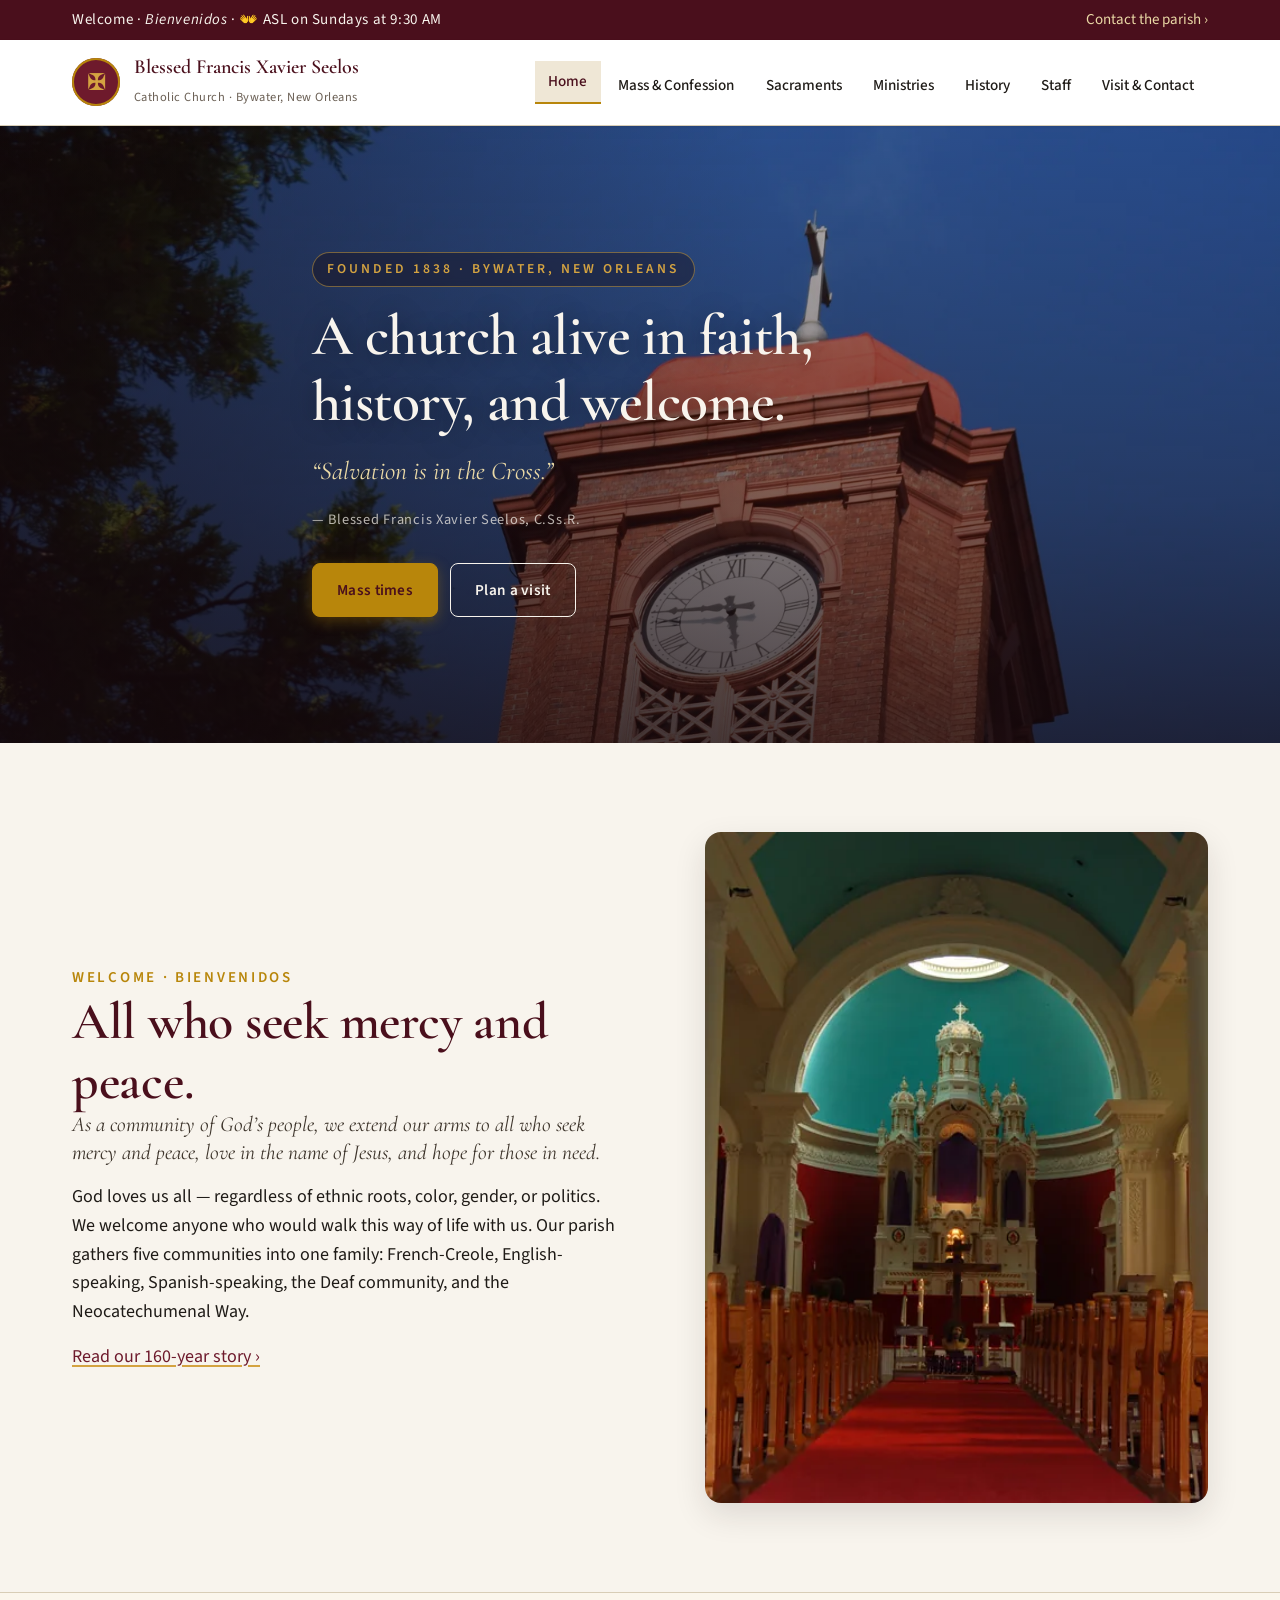
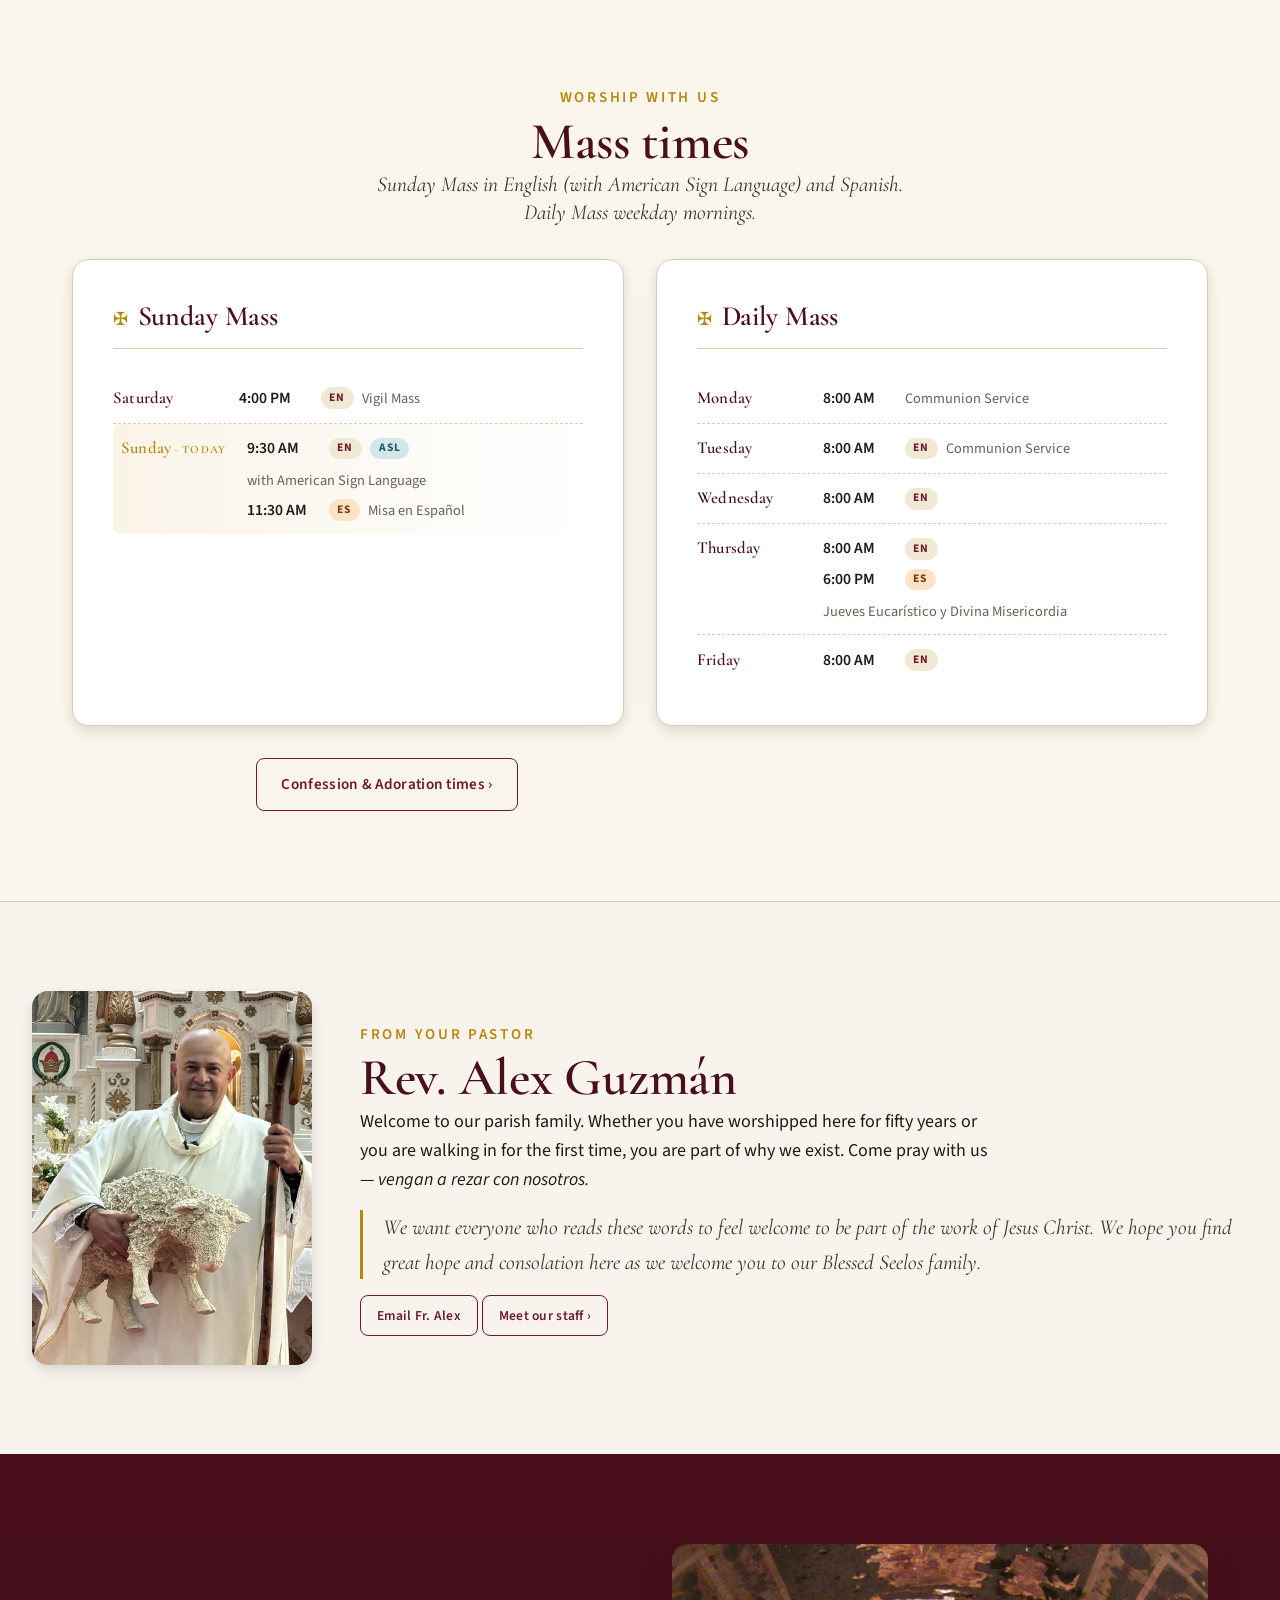
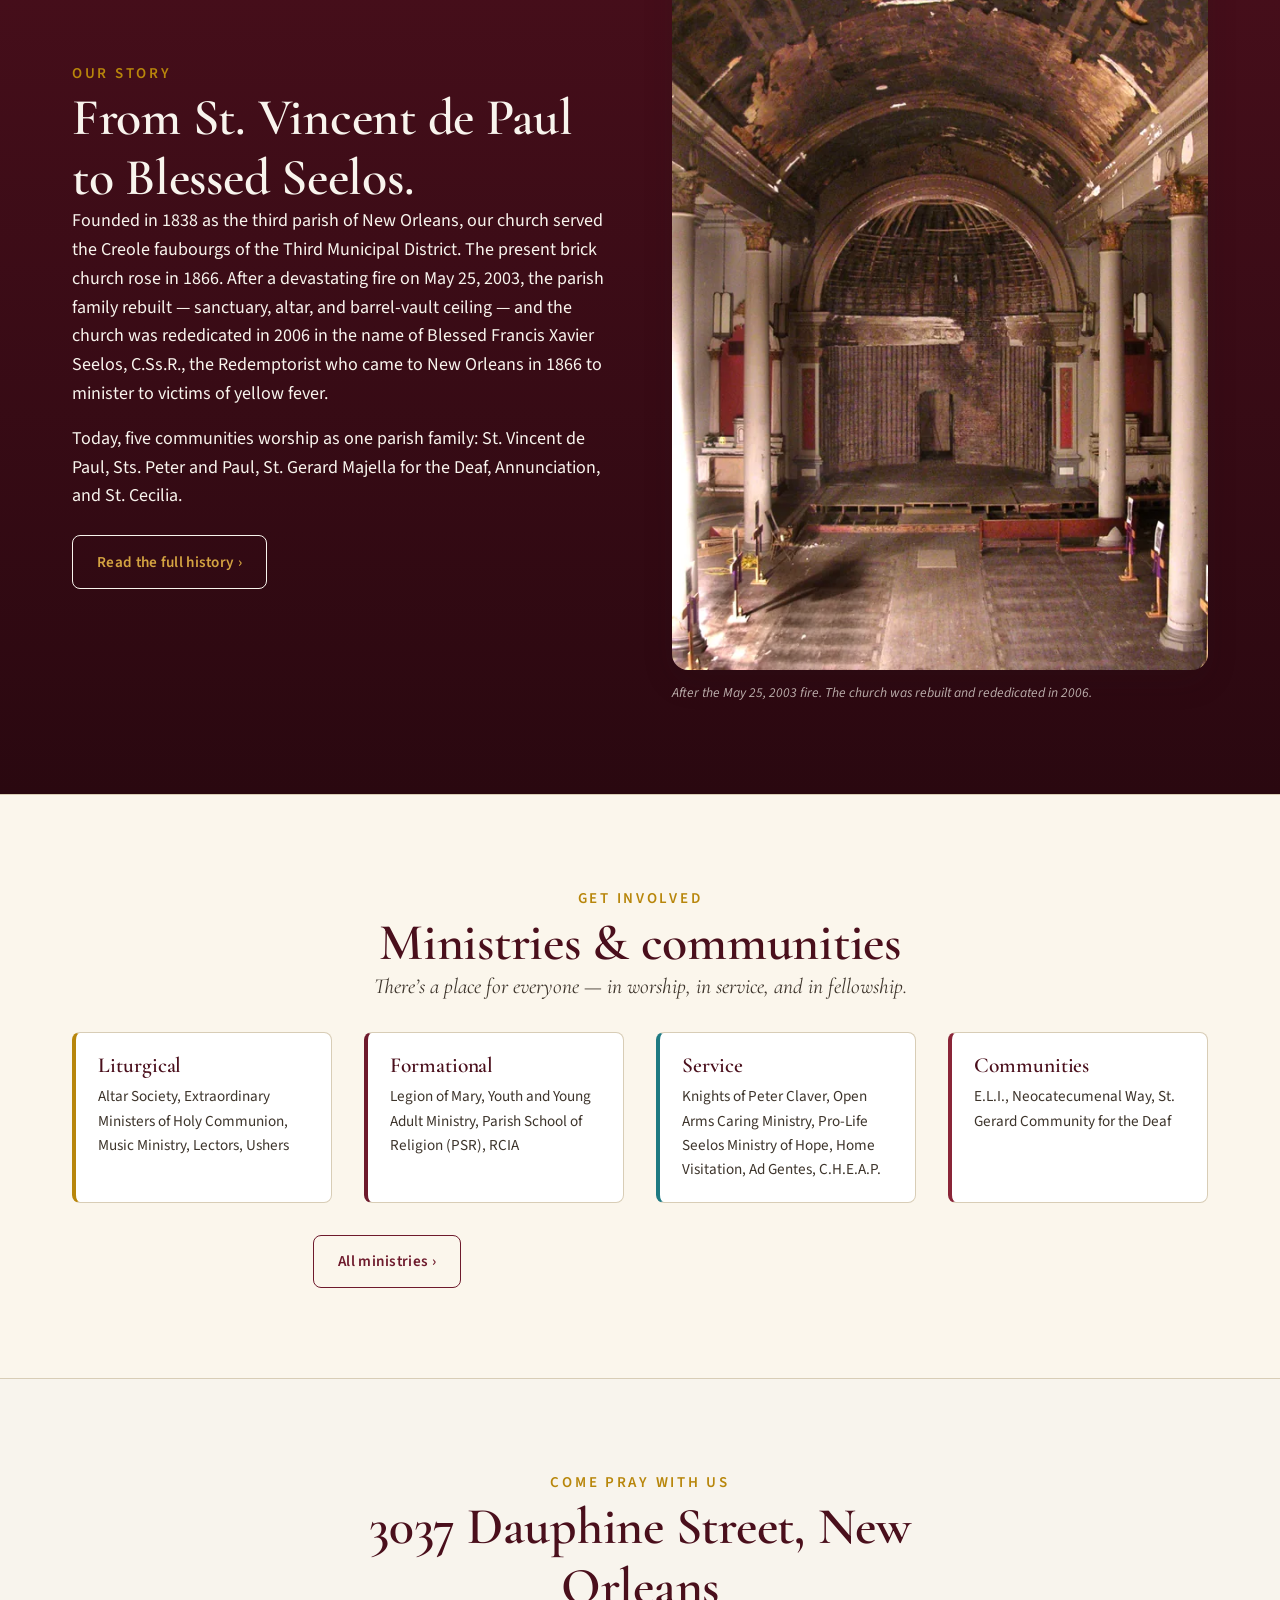
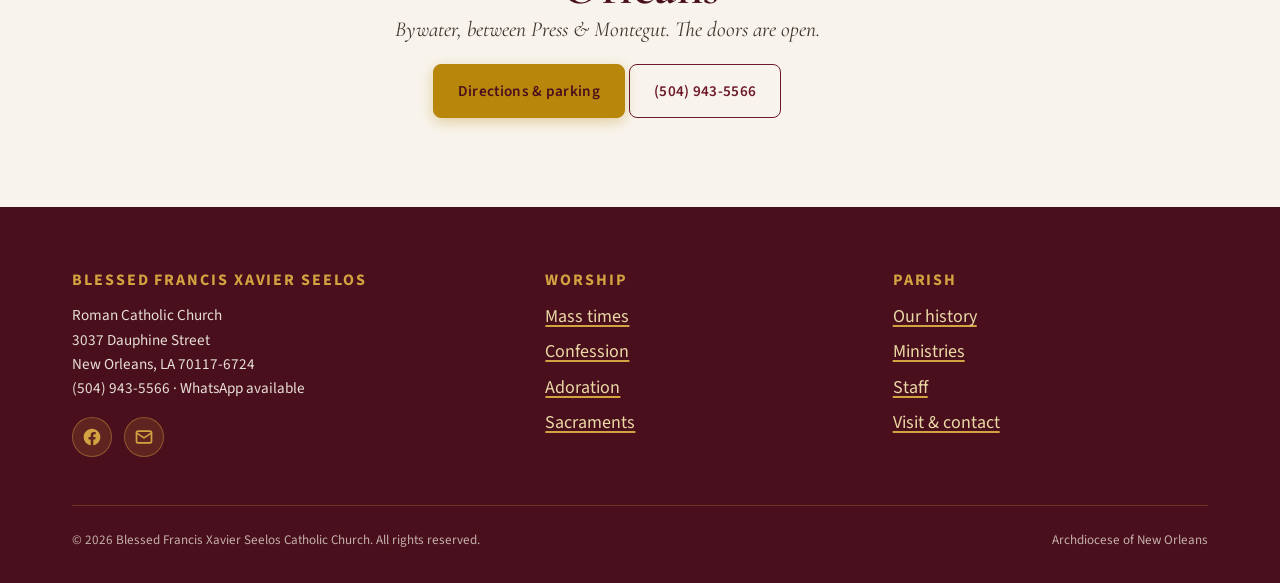
==== index.html @ a69da0d1 "Initial site: Blessed Francis Xavier Seelos parish" ====
<!doctype html>
<html lang="en">
<head>
<meta charset="utf-8" />
<meta name="viewport" content="width=device-width, initial-scale=1" />
<title>Blessed Francis Xavier Seelos Catholic Church · New Orleans</title>
<meta name="description" content="Blessed Francis Xavier Seelos Catholic Church is a 160-year-old parish in the Bywater of New Orleans. Mass in English, Spanish, and American Sign Language. All are welcome." />
<meta name="theme-color" content="#6e1a2c" />
<link rel="icon" href="/assets/icons/favicon.ico" sizes="any" />
<link rel="icon" href="/assets/icons/favicon-32.png" type="image/png" sizes="32x32" />
<link rel="apple-touch-icon" href="/assets/icons/favicon-180.png" />
<link rel="canonical" href="https://seeloschurchno.org/" />

<!-- Open Graph / Facebook -->
<meta property="og:type" content="website" />
<meta property="og:title" content="Blessed Francis Xavier Seelos Catholic Church" />
<meta property="og:description" content="A welcoming, multicultural Catholic parish in the Bywater of New Orleans. Mass in English, Spanish, and American Sign Language." />
<meta property="og:url" content="https://seeloschurchno.org/" />
<meta property="og:image" content="https://seeloschurchno.org/assets/img/og.jpg" />
<meta property="og:image:width" content="1200" />
<meta property="og:image:height" content="630" />
<meta property="og:locale" content="en_US" />
<meta property="og:locale:alternate" content="es_US" />
<meta name="twitter:card" content="summary_large_image" />

<!-- Preload hero image (mobile-first source) -->
<link rel="preload" as="image" href="/assets/img/hero-tower-1200.webp" type="image/webp"
      imagesrcset="/assets/img/hero-tower-800.webp 800w, /assets/img/hero-tower-1200.webp 1200w, /assets/img/hero-tower-1600.webp 1600w, /assets/img/hero-tower-2400.webp 2400w"
      imagesizes="100vw" />

<!-- Fonts: weight-trimmed and async-loaded -->
<link rel="preconnect" href="https://fonts.googleapis.com" />
<link rel="preconnect" href="https://fonts.gstatic.com" crossorigin />
<link rel="stylesheet" href="https://fonts.googleapis.com/css2?family=Cormorant+Garamond:ital,wght@0,400;0,500;0,600;0,700;1,400;1,600&family=Source+Sans+3:wght@400;500;600;700&display=swap" />
<link rel="stylesheet" href="/assets/css/styles.css" />

<!-- Structured data: Catholic Church -->
<script type="application/ld+json">
{
  "@context": "https://schema.org",
  "@type": "CatholicChurch",
  "name": "Blessed Francis Xavier Seelos Catholic Church",
  "alternateName": "Parish of Blessed Francis Xavier Seelos",
  "url": "https://seeloschurchno.org/",
  "logo": "https://seeloschurchno.org/assets/icons/favicon-180.png",
  "image": "https://seeloschurchno.org/assets/img/og.jpg",
  "telephone": "+1-504-943-5566",
  "faxNumber": "+1-504-943-5501",
  "email": "Seeloschurchno@arch-no.org",
  "address": {
    "@type": "PostalAddress",
    "streetAddress": "3037 Dauphine Street",
    "addressLocality": "New Orleans",
    "addressRegion": "LA",
    "postalCode": "70117",
    "addressCountry": "US"
  },
  "geo": {
    "@type": "GeoCoordinates",
    "latitude": "29.9651",
    "longitude": "-90.0479"
  },
  "openingHours": [
    "Mo-Fr 09:30-16:30"
  ],
  "sameAs": [
    "https://www.facebook.com/FrancisXavierSeelosParish/"
  ]
}
</script>
</head>
<body>
<a href="#main" class="skip-link">Skip to main content</a>

<div class="top-bar" role="region" aria-label="Welcome">
  <div class="container top-bar__inner">
    <span class="top-bar__welcome">Welcome · <em>Bienvenidos</em> · 👐 ASL on Sundays at 9:30&nbsp;AM</span>
    <a href="/visit.html#contact">Contact the parish &rsaquo;</a>
  </div>
</div>

<header class="site-header" role="banner">
  <div class="container site-header__inner">
    <a class="brand" href="/" aria-label="Blessed Francis Xavier Seelos Catholic Church — Home">
      <span class="brand__mark" aria-hidden="true">✠</span>
      <span>
        <span class="brand__name">Blessed Francis Xavier Seelos</span><br />
        <span class="brand__sub">Catholic Church · Bywater, New Orleans</span>
      </span>
    </a>
    <button class="nav-toggle" type="button"
            aria-controls="primary-nav" aria-expanded="false" aria-label="Open menu"
            data-nav-toggle>
      <span class="nav-toggle__bars" aria-hidden="true"></span>
    </button>
    <nav class="primary-nav" id="primary-nav" aria-label="Primary" data-nav data-open="false">
      <ul>
        <li><a href="/">Home</a></li>
        <li><a href="/mass-times.html">Mass &amp; Confession</a></li>
        <li><a href="/sacraments.html">Sacraments</a></li>
        <li><a href="/ministries.html">Ministries</a></li>
        <li><a href="/history.html">History</a></li>
        <li><a href="/staff.html">Staff</a></li>
        <li><a href="/visit.html">Visit &amp; Contact</a></li>
      </ul>
    </nav>
  </div>
</header>

<main id="main">

  <!-- ====== HERO ====== -->
  <section class="hero" aria-labelledby="hero-title">
    <div class="hero__media">
      <picture>
        <source type="image/webp"
                srcset="/assets/img/hero-tower-800.webp 800w,
                        /assets/img/hero-tower-1200.webp 1200w,
                        /assets/img/hero-tower-1600.webp 1600w,
                        /assets/img/hero-tower-2400.webp 2400w"
                sizes="100vw" />
        <img src="/assets/img/hero-tower-1600.jpg"
             srcset="/assets/img/hero-tower-800.jpg 800w,
                     /assets/img/hero-tower-1200.jpg 1200w,
                     /assets/img/hero-tower-1600.jpg 1600w,
                     /assets/img/hero-tower-2400.jpg 2400w"
             sizes="100vw"
             alt="The historic red brick clock tower of Blessed Francis Xavier Seelos Church against a deep blue New Orleans sky"
             fetchpriority="high"
             width="1600" height="2400" />
      </picture>
    </div>
    <div class="container hero__inner">
      <span class="hero__eyebrow">Founded 1838 · Bywater, New Orleans</span>
      <h1 id="hero-title">A church alive in faith, history, and welcome.</h1>
      <p class="hero__motto">&ldquo;Salvation is in the Cross.&rdquo;</p>
      <p class="hero__motto-attr">— Blessed Francis Xavier Seelos, C.Ss.R.</p>
      <div class="hero__cta">
        <a class="btn btn--primary" href="/mass-times.html">Mass times</a>
        <a class="btn btn--secondary" href="/visit.html">Plan a visit</a>
      </div>
    </div>
  </section>

  <!-- ====== WELCOME ====== -->
  <section class="section" aria-labelledby="welcome-title">
    <div class="container welcome">
      <div class="welcome__content" data-reveal>
        <span class="eyebrow">Welcome · Bienvenidos</span>
        <h2 id="welcome-title">All who seek mercy and peace.</h2>
        <p class="lead">As a community of God&rsquo;s people, we extend our arms to all who seek mercy and peace, love in the name of Jesus, and hope for those in need.</p>
        <p>God loves us all &mdash; regardless of ethnic roots, color, gender, or politics. We welcome anyone who would walk this way of life with us. Our parish gathers five communities into one family: French-Creole, English-speaking, Spanish-speaking, the Deaf community, and the Neocatechumenal Way.</p>
        <p><a href="/history.html">Read our 160-year story &rsaquo;</a></p>
      </div>
      <div class="welcome__media" data-reveal>
        <picture>
          <source type="image/webp"
                  srcset="/assets/img/altar-wide-900.webp 900w, /assets/img/altar-wide-1400.webp 1400w"
                  sizes="(min-width: 900px) 45vw, 100vw" />
          <img src="/assets/img/altar-wide-900.jpg"
               srcset="/assets/img/altar-wide-600.jpg 600w, /assets/img/altar-wide-900.jpg 900w, /assets/img/altar-wide-1400.jpg 1400w"
               sizes="(min-width: 900px) 45vw, 100vw"
               alt="Restored sanctuary of Seelos Church showing the white-and-gold high altar, purple Lenten draping, and the teal half-dome above"
               loading="lazy" width="900" height="1200" />
        </picture>
      </div>
    </div>
  </section>

  <!-- ====== MASS TIMES TEASER ====== -->
  <section class="section section--feature" aria-labelledby="mass-title">
    <div class="container">
      <div class="text-center mb-6">
        <span class="eyebrow">Worship with us</span>
        <h2 id="mass-title">Mass times</h2>
        <p class="lead" style="max-width: 60ch; margin-inline: auto;">Sunday Mass in English (with American Sign Language) and Spanish. Daily Mass weekday mornings.</p>
      </div>

      <div class="grid grid-2">
        <div class="schedule">
          <div class="schedule__title">
            <span class="schedule__title-icon" aria-hidden="true">✠</span>
            <h3>Sunday Mass</h3>
          </div>

          <div class="schedule__row" data-day="saturday">
            <span class="schedule__day">Saturday</span>
            <div class="schedule__times">
              <div class="schedule__entry">
                <span class="schedule__time">4:00 PM</span>
                <span class="schedule__lang lang-en">EN</span>
                <span class="schedule__note">Vigil Mass</span>
              </div>
            </div>
          </div>

          <div class="schedule__row" data-day="sunday">
            <span class="schedule__day">Sunday</span>
            <div class="schedule__times">
              <div class="schedule__entry">
                <span class="schedule__time">9:30 AM</span>
                <span class="schedule__lang lang-en">EN</span>
                <span class="schedule__lang lang-asl">ASL</span>
                <span class="schedule__note">with American Sign Language</span>
              </div>
              <div class="schedule__entry">
                <span class="schedule__time">11:30 AM</span>
                <span class="schedule__lang lang-es">ES</span>
                <span class="schedule__note">Misa en Español</span>
              </div>
            </div>
          </div>
        </div>

        <div class="schedule">
          <div class="schedule__title">
            <span class="schedule__title-icon" aria-hidden="true">✠</span>
            <h3>Daily Mass</h3>
          </div>

          <div class="schedule__row" data-day="monday">
            <span class="schedule__day">Monday</span>
            <div class="schedule__times">
              <div class="schedule__entry">
                <span class="schedule__time">8:00 AM</span>
                <span class="schedule__note">Communion Service</span>
              </div>
            </div>
          </div>
          <div class="schedule__row" data-day="tuesday">
            <span class="schedule__day">Tuesday</span>
            <div class="schedule__times">
              <div class="schedule__entry">
                <span class="schedule__time">8:00 AM</span>
                <span class="schedule__lang lang-en">EN</span>
                <span class="schedule__note">Communion Service</span>
              </div>
            </div>
          </div>
          <div class="schedule__row" data-day="wednesday">
            <span class="schedule__day">Wednesday</span>
            <div class="schedule__times">
              <div class="schedule__entry">
                <span class="schedule__time">8:00 AM</span>
                <span class="schedule__lang lang-en">EN</span>
              </div>
            </div>
          </div>
          <div class="schedule__row" data-day="thursday">
            <span class="schedule__day">Thursday</span>
            <div class="schedule__times">
              <div class="schedule__entry">
                <span class="schedule__time">8:00 AM</span>
                <span class="schedule__lang lang-en">EN</span>
              </div>
              <div class="schedule__entry">
                <span class="schedule__time">6:00 PM</span>
                <span class="schedule__lang lang-es">ES</span>
                <span class="schedule__note">Jueves Eucarístico y Divina Misericordia</span>
              </div>
            </div>
          </div>
          <div class="schedule__row" data-day="friday">
            <span class="schedule__day">Friday</span>
            <div class="schedule__times">
              <div class="schedule__entry">
                <span class="schedule__time">8:00 AM</span>
                <span class="schedule__lang lang-en">EN</span>
              </div>
            </div>
          </div>
        </div>
      </div>

      <p class="text-center mt-6">
        <a class="btn btn--ghost" href="/mass-times.html">Confession &amp; Adoration times &rsaquo;</a>
      </p>
    </div>
  </section>

  <!-- ====== PASTOR ====== -->
  <section class="section" aria-labelledby="pastor-title">
    <div class="container container--wide">
      <div class="pastor">
        <div class="pastor__photo" data-reveal>
          <picture>
            <source type="image/webp"
                    srcset="/assets/img/pastor-guzman-480.webp 480w, /assets/img/pastor-guzman-800.webp 800w, /assets/img/pastor-guzman-1200.webp 1200w"
                    sizes="(min-width: 800px) 280px, 80vw" />
            <img src="/assets/img/pastor-guzman-800.jpg"
                 srcset="/assets/img/pastor-guzman-480.jpg 480w, /assets/img/pastor-guzman-800.jpg 800w"
                 sizes="(min-width: 800px) 280px, 80vw"
                 alt="Father Alex Guzmán in white vestments, holding a sculpted lamb and a shepherd&rsquo;s crook, smiling at the camera in the sanctuary"
                 loading="lazy" width="800" height="1067" />
          </picture>
        </div>
        <div class="pastor__content" data-reveal>
          <span class="eyebrow">From your pastor</span>
          <h2 id="pastor-title">Rev. Alex Guzmán</h2>
          <p>Welcome to our parish family. Whether you have worshipped here for fifty years or you are walking in for the first time, you are part of why we exist. Come pray with us &mdash; <em>vengan a rezar con nosotros.</em></p>
          <blockquote>
            We want everyone who reads these words to feel welcome to be part of the work of Jesus Christ. We hope you find great hope and consolation here as we welcome you to our Blessed Seelos family.
          </blockquote>
          <p>
            <a class="btn btn--ghost btn--small" href="mailto:pastor@bfs.nocoxmail.com">Email Fr. Alex</a>
            <a class="btn btn--ghost btn--small" href="/staff.html">Meet our staff &rsaquo;</a>
          </p>
        </div>
      </div>
    </div>
  </section>

  <!-- ====== HISTORY TEASER ====== -->
  <section class="section section--dark" aria-labelledby="story-title">
    <div class="container">
      <div class="grid grid-2" style="align-items: center; gap: 4rem;">
        <div data-reveal>
          <span class="eyebrow">Our story</span>
          <h2 id="story-title" style="color: var(--color-cream);">From St. Vincent de Paul to Blessed Seelos.</h2>
          <p>Founded in 1838 as the third parish of New Orleans, our church served the Creole faubourgs of the Third Municipal District. The present brick church rose in 1866. After a devastating fire on May 25, 2003, the parish family rebuilt &mdash; sanctuary, altar, and barrel-vault ceiling &mdash; and the church was rededicated in 2006 in the name of Blessed Francis Xavier Seelos, C.Ss.R., the Redemptorist who came to New Orleans in 1866 to minister to victims of yellow fever.</p>
          <p>Today, five communities worship as one parish family: St. Vincent de Paul, Sts. Peter and Paul, St. Gerard Majella for the Deaf, Annunciation, and St. Cecilia.</p>
          <p style="margin-top: 1.5rem;"><a class="btn btn--secondary" href="/history.html">Read the full history &rsaquo;</a></p>
        </div>
        <div data-reveal>
          <picture>
            <source type="image/webp"
                    srcset="/assets/img/fire-damage-2003-600.webp 600w, /assets/img/fire-damage-2003-900.webp 900w, /assets/img/fire-damage-2003-1400.webp 1400w"
                    sizes="(min-width: 768px) 45vw, 90vw" />
            <img src="/assets/img/fire-damage-2003-900.jpg"
                 srcset="/assets/img/fire-damage-2003-600.jpg 600w, /assets/img/fire-damage-2003-900.jpg 900w, /assets/img/fire-damage-2003-1400.jpg 1400w"
                 sizes="(min-width: 768px) 45vw, 90vw"
                 alt="Interior of the church after the May 2003 fire — the charred barrel-vault ceiling and stripped sanctuary"
                 loading="lazy" width="900" height="1219"
                 style="border-radius: var(--radius-lg); box-shadow: var(--shadow-lg);" />
          </picture>
          <p style="font-size: 0.85rem; color: rgba(248, 244, 237, 0.7); margin-top: 0.75rem; font-style: italic;">After the May 25, 2003 fire. The church was rebuilt and rededicated in 2006.</p>
        </div>
      </div>
    </div>
  </section>

  <!-- ====== MINISTRIES TEASER ====== -->
  <section class="section section--feature" aria-labelledby="ministries-title">
    <div class="container">
      <div class="text-center mb-6">
        <span class="eyebrow">Get involved</span>
        <h2 id="ministries-title">Ministries &amp; communities</h2>
        <p class="lead" style="max-width: 60ch; margin-inline: auto;">There&rsquo;s a place for everyone &mdash; in worship, in service, and in fellowship.</p>
      </div>

      <div class="grid grid-4">
        <div class="tile tile--liturgical">
          <h4>Liturgical</h4>
          <p>Altar Society, Extraordinary Ministers of Holy Communion, Music Ministry, Lectors, Ushers</p>
        </div>
        <div class="tile tile--formational">
          <h4>Formational</h4>
          <p>Legion of Mary, Youth and Young Adult Ministry, Parish School of Religion (PSR), RCIA</p>
        </div>
        <div class="tile tile--service">
          <h4>Service</h4>
          <p>Knights of Peter Claver, Open Arms Caring Ministry, Pro-Life Seelos Ministry of Hope, Home Visitation, Ad Gentes, C.H.E.A.P.</p>
        </div>
        <div class="tile tile--community">
          <h4>Communities</h4>
          <p>E.L.I., Neocatecumenal Way, St. Gerard Community for the Deaf</p>
        </div>
      </div>

      <p class="text-center mt-6">
        <a class="btn btn--ghost" href="/ministries.html">All ministries &rsaquo;</a>
      </p>
    </div>
  </section>

  <!-- ====== VISIT CTA ====== -->
  <section class="section" aria-labelledby="visit-title">
    <div class="container container--narrow text-center">
      <span class="eyebrow">Come pray with us</span>
      <h2 id="visit-title">3037 Dauphine Street, New Orleans</h2>
      <p class="lead">Bywater, between Press &amp; Montegut. The doors are open.</p>
      <p style="margin-top: 1.25rem;">
        <a class="btn btn--primary" href="/visit.html">Directions &amp; parking</a>
        <a class="btn btn--ghost" href="tel:+15049435566">(504) 943-5566</a>
      </p>
    </div>
  </section>

</main>

<footer class="site-footer" role="contentinfo">
  <div class="container">
    <div class="site-footer__grid">
      <div class="site-footer__brand">
        <h4>Blessed Francis Xavier Seelos</h4>
        <p>Roman Catholic Church<br />
           3037 Dauphine Street<br />
           New Orleans, LA 70117-6724<br />
           (504) 943-5566 · WhatsApp available</p>
        <div class="social-links">
          <a href="https://www.facebook.com/FrancisXavierSeelosParish/" aria-label="Facebook" rel="noopener" target="_blank">
            <svg width="20" height="20" viewBox="0 0 24 24" fill="currentColor" aria-hidden="true"><path d="M22 12.06C22 6.5 17.52 2 12 2S2 6.5 2 12.06c0 5 3.66 9.15 8.44 9.94v-7.03H7.9v-2.91h2.54V9.85c0-2.51 1.49-3.89 3.77-3.89 1.09 0 2.24.2 2.24.2v2.46h-1.26c-1.24 0-1.63.77-1.63 1.56v1.88h2.78l-.45 2.91h-2.33V22c4.78-.79 8.44-4.94 8.44-9.94z"/></svg>
          </a>
          <a href="mailto:Seeloschurchno@arch-no.org" aria-label="Email">
            <svg width="20" height="20" viewBox="0 0 24 24" fill="none" stroke="currentColor" stroke-width="2" stroke-linecap="round" stroke-linejoin="round" aria-hidden="true"><rect x="3" y="5" width="18" height="14" rx="2"/><path d="M3 7l9 6 9-6"/></svg>
          </a>
        </div>
      </div>
      <div>
        <h4>Worship</h4>
        <ul>
          <li><a href="/mass-times.html">Mass times</a></li>
          <li><a href="/mass-times.html#confession">Confession</a></li>
          <li><a href="/mass-times.html#adoration">Adoration</a></li>
          <li><a href="/sacraments.html">Sacraments</a></li>
        </ul>
      </div>
      <div>
        <h4>Parish</h4>
        <ul>
          <li><a href="/history.html">Our history</a></li>
          <li><a href="/ministries.html">Ministries</a></li>
          <li><a href="/staff.html">Staff</a></li>
          <li><a href="/visit.html">Visit &amp; contact</a></li>
        </ul>
      </div>
    </div>

    <div class="site-footer__bottom">
      <span>&copy; <span data-year>2026</span> Blessed Francis Xavier Seelos Catholic Church. All rights reserved.</span>
      <span>Archdiocese of New Orleans</span>
    </div>
  </div>
</footer>

<script src="/assets/js/main.js" defer></script>
</body>
</html>
---- assets/css/styles.css ----
/* =========================================================
   Blessed Francis Xavier Seelos Catholic Church
   Production stylesheet — mobile-first, semantic, accessible.
   --------------------------------------------------------- */

/* Design tokens */
:root {
  /* Liturgical-warm palette */
  --color-burgundy: #6e1a2c;
  --color-burgundy-deep: #4a0f1c;
  --color-burgundy-soft: #8a2538;
  --color-gold: #b8860b;
  --color-gold-soft: #d4a341;
  --color-gold-pale: #ead9a6;
  --color-cream: #f8f4ed;
  --color-cream-warm: #fbf6ec;
  --color-parchment: #efe7d6;
  --color-ink: #1f1b17;
  --color-ink-soft: #3d342b;
  --color-muted: #6b6055;
  --color-line: #d8cdb6;
  --color-teal: #1f7a82;       /* nods to the restored dome */
  --color-bg: var(--color-cream);
  --color-surface: #ffffff;

  /* Type */
  --font-serif: "Cormorant Garamond", "EB Garamond", Georgia, "Times New Roman", serif;
  --font-sans: "Source Sans 3", "Inter", -apple-system, BlinkMacSystemFont, "Segoe UI", Helvetica, Arial, sans-serif;
  --font-display: var(--font-serif);

  /* Scale */
  --step--1: clamp(0.85rem, 0.82rem + 0.15vw, 0.95rem);
  --step-0:  clamp(1.0rem, 0.97rem + 0.20vw, 1.125rem);
  --step-1:  clamp(1.15rem, 1.10rem + 0.30vw, 1.35rem);
  --step-2:  clamp(1.4rem, 1.30rem + 0.55vw, 1.75rem);
  --step-3:  clamp(1.75rem, 1.55rem + 1.0vw, 2.4rem);
  --step-4:  clamp(2.2rem, 1.8rem + 1.8vw, 3.4rem);
  --step-5:  clamp(2.6rem, 2.0rem + 3.0vw, 4.8rem);

  --line-tight: 1.15;
  --line-snug: 1.3;
  --line-base: 1.6;

  --radius-sm: 4px;
  --radius: 8px;
  --radius-lg: 16px;

  --shadow-sm: 0 1px 2px rgba(31, 27, 23, 0.06), 0 1px 3px rgba(31, 27, 23, 0.04);
  --shadow: 0 4px 8px rgba(31, 27, 23, 0.08), 0 8px 24px rgba(31, 27, 23, 0.06);
  --shadow-lg: 0 12px 32px rgba(31, 27, 23, 0.12);

  --container: 1200px;
  --container-narrow: 760px;
  --container-wide: 1400px;

  --space-1: 0.25rem;
  --space-2: 0.5rem;
  --space-3: 0.75rem;
  --space-4: 1rem;
  --space-5: 1.5rem;
  --space-6: 2rem;
  --space-7: 3rem;
  --space-8: 4rem;
  --space-9: 6rem;

  --transition: 200ms cubic-bezier(0.2, 0, 0.2, 1);
}

/* =========================================================
   Reset & base
   ========================================================= */
*, *::before, *::after { box-sizing: border-box; }
* { margin: 0; }

html {
  scroll-behavior: smooth;
  -webkit-text-size-adjust: 100%;
  text-rendering: optimizeLegibility;
  -webkit-font-smoothing: antialiased;
  -moz-osx-font-smoothing: grayscale;
}

body {
  font-family: var(--font-sans);
  font-size: var(--step-0);
  line-height: var(--line-base);
  color: var(--color-ink);
  background: var(--color-bg);
  min-height: 100vh;
  display: flex;
  flex-direction: column;
}

img, picture, svg { max-width: 100%; height: auto; display: block; }
img { font-style: italic; background-color: var(--color-parchment); }

input, button, textarea, select { font: inherit; color: inherit; }
button { cursor: pointer; }

a {
  color: var(--color-burgundy);
  text-decoration-color: var(--color-gold-soft);
  text-decoration-thickness: 1.5px;
  text-underline-offset: 0.18em;
  transition: color var(--transition);
}
a:hover { color: var(--color-burgundy-deep); }
a:focus-visible {
  outline: 2px solid var(--color-gold);
  outline-offset: 3px;
  border-radius: var(--radius-sm);
}

h1, h2, h3, h4, h5, h6 {
  font-family: var(--font-display);
  font-weight: 600;
  line-height: var(--line-tight);
  color: var(--color-burgundy-deep);
  letter-spacing: -0.005em;
}

h1 { font-size: var(--step-5); font-weight: 600; }
h2 { font-size: var(--step-4); }
h3 { font-size: var(--step-3); }
h4 { font-size: var(--step-2); }
h5 { font-size: var(--step-1); }

p { max-width: 70ch; }
p + p { margin-top: 1rem; }

ul, ol { padding-left: 1.25rem; }
li + li { margin-top: 0.35rem; }

hr {
  border: 0;
  height: 1px;
  background: linear-gradient(90deg, transparent, var(--color-line) 20%, var(--color-line) 80%, transparent);
  margin: var(--space-7) 0;
}

::selection { background: var(--color-gold-pale); color: var(--color-burgundy-deep); }

/* Skip link */
.skip-link {
  position: absolute;
  left: -9999px;
  top: 0;
  background: var(--color-burgundy-deep);
  color: var(--color-cream);
  padding: 0.75rem 1rem;
  z-index: 1000;
  border-radius: 0 0 var(--radius) 0;
}
.skip-link:focus { left: 0; outline: 2px solid var(--color-gold); }

/* =========================================================
   Layout helpers
   ========================================================= */
.container {
  width: 100%;
  max-width: var(--container);
  margin-inline: auto;
  padding-inline: clamp(1rem, 4vw, 2rem);
}
.container--narrow { max-width: var(--container-narrow); }
.container--wide { max-width: var(--container-wide); }

.section { padding-block: clamp(3rem, 7vw, 6rem); }
.section--tight { padding-block: clamp(2rem, 5vw, 4rem); }
.section--feature {
  background: var(--color-cream-warm);
  border-block: 1px solid var(--color-line);
}
.section--dark {
  background: linear-gradient(180deg, var(--color-burgundy-deep), #2a0810);
  color: var(--color-cream);
}
.section--dark h1, .section--dark h2, .section--dark h3, .section--dark h4 { color: var(--color-gold-pale); }
.section--dark a { color: var(--color-gold-soft); text-decoration-color: var(--color-gold); }
.section--dark a:hover { color: #fff; }

.eyebrow {
  font-family: var(--font-sans);
  font-size: var(--step--1);
  font-weight: 600;
  letter-spacing: 0.18em;
  text-transform: uppercase;
  color: var(--color-gold);
  margin-bottom: 0.5rem;
}

.lead {
  font-size: var(--step-1);
  font-family: var(--font-display);
  font-weight: 400;
  line-height: var(--line-snug);
  color: var(--color-ink-soft);
  font-style: italic;
}

/* Grid utilities */
.grid { display: grid; gap: var(--space-6); }
.grid-2 { grid-template-columns: 1fr; }
.grid-3 { grid-template-columns: 1fr; }
.grid-4 { grid-template-columns: 1fr; }
@media (min-width: 640px) {
  .grid-2 { grid-template-columns: repeat(2, 1fr); }
  .grid-3 { grid-template-columns: repeat(2, 1fr); }
  .grid-4 { grid-template-columns: repeat(2, 1fr); }
}
@media (min-width: 960px) {
  .grid-3 { grid-template-columns: repeat(3, 1fr); }
  .grid-4 { grid-template-columns: repeat(4, 1fr); }
}

.text-center { text-align: center; }
.mb-2 { margin-bottom: 0.5rem; }
.mb-4 { margin-bottom: 1rem; }
.mb-6 { margin-bottom: 2rem; }
.mt-6 { margin-top: 2rem; }

/* =========================================================
   Top bar (announcement + language hint)
   ========================================================= */
.top-bar {
  background: var(--color-burgundy-deep);
  color: var(--color-cream);
  font-size: var(--step--1);
  padding: 0.5rem 0;
}
.top-bar__inner {
  display: flex;
  justify-content: space-between;
  align-items: center;
  gap: 1rem;
  flex-wrap: wrap;
}
.top-bar a { color: var(--color-gold-pale); text-decoration: none; }
.top-bar a:hover { color: #fff; text-decoration: underline; }
.top-bar__welcome { letter-spacing: 0.04em; }

/* =========================================================
   Header / nav
   ========================================================= */
.site-header {
  background: var(--color-surface);
  border-bottom: 1px solid var(--color-line);
  position: sticky;
  top: 0;
  z-index: 100;
  box-shadow: var(--shadow-sm);
}
.site-header__inner {
  display: flex;
  align-items: center;
  justify-content: space-between;
  gap: 1rem;
  padding-block: 0.85rem;
}
.brand {
  display: flex;
  align-items: center;
  gap: 0.85rem;
  text-decoration: none;
  color: inherit;
}
.brand__mark {
  width: 48px;
  height: 48px;
  background: var(--color-burgundy);
  color: var(--color-gold-soft);
  border-radius: 50%;
  display: grid;
  place-items: center;
  font-family: var(--font-display);
  font-size: 1.4rem;
  font-weight: 700;
  flex-shrink: 0;
  box-shadow: inset 0 0 0 2px var(--color-gold);
}
.brand__name {
  font-family: var(--font-display);
  font-weight: 600;
  font-size: 1.1rem;
  line-height: 1.1;
  color: var(--color-burgundy-deep);
}
.brand__sub {
  font-family: var(--font-sans);
  font-size: 0.78rem;
  color: var(--color-muted);
  letter-spacing: 0.04em;
  margin-top: 2px;
}
@media (min-width: 600px) {
  .brand__name { font-size: 1.25rem; }
}

.nav-toggle {
  background: transparent;
  border: 1px solid var(--color-line);
  border-radius: var(--radius-sm);
  padding: 0.55rem 0.65rem;
  color: var(--color-burgundy-deep);
}
.nav-toggle__bars { display: block; width: 22px; height: 2px; background: currentColor; position: relative; }
.nav-toggle__bars::before, .nav-toggle__bars::after {
  content: ""; position: absolute; left: 0; width: 100%; height: 2px; background: currentColor;
}
.nav-toggle__bars::before { top: -7px; }
.nav-toggle__bars::after  { top: 7px; }
.nav-toggle[aria-expanded="true"] .nav-toggle__bars { background: transparent; }
.nav-toggle[aria-expanded="true"] .nav-toggle__bars::before { transform: rotate(45deg); top: 0; }
.nav-toggle[aria-expanded="true"] .nav-toggle__bars::after  { transform: rotate(-45deg); top: 0; }

.primary-nav {
  display: none;
}
.primary-nav[data-open="true"] {
  display: block;
  position: fixed;
  inset: auto 0 0 0;
  top: 64px;
  background: var(--color-cream-warm);
  border-top: 1px solid var(--color-line);
  padding: 1rem;
  max-height: calc(100vh - 64px);
  overflow-y: auto;
  box-shadow: var(--shadow-lg);
}
.primary-nav ul {
  list-style: none;
  padding: 0;
  display: flex;
  flex-direction: column;
  gap: 0.25rem;
}
.primary-nav a {
  display: block;
  padding: 0.65rem 0.75rem;
  text-decoration: none;
  color: var(--color-ink);
  font-weight: 500;
  border-radius: var(--radius-sm);
}
.primary-nav a:hover, .primary-nav a[aria-current="page"] {
  background: var(--color-parchment);
  color: var(--color-burgundy-deep);
}
.primary-nav a[aria-current="page"] {
  border-left: 3px solid var(--color-gold);
  padding-left: calc(0.75rem - 3px);
}

@media (min-width: 1024px) {
  .nav-toggle { display: none; }
  .primary-nav, .primary-nav[data-open="true"] {
    display: block;
    position: static;
    background: transparent;
    border: none;
    padding: 0;
    max-height: none;
    overflow: visible;
    box-shadow: none;
  }
  .primary-nav ul {
    flex-direction: row;
    align-items: center;
    gap: 0.25rem;
    flex-wrap: wrap;
  }
  .primary-nav a {
    padding: 0.5rem 0.85rem;
    font-size: 0.95rem;
  }
  .primary-nav a[aria-current="page"] {
    border-left: none;
    padding-left: 0.85rem;
    border-bottom: 2px solid var(--color-gold);
    border-radius: 0;
  }
}

/* =========================================================
   Hero
   ========================================================= */
.hero {
  position: relative;
  background: var(--color-burgundy-deep);
  color: var(--color-cream);
  overflow: hidden;
  isolation: isolate;
}
.hero__media {
  position: absolute;
  inset: 0;
  z-index: -1;
}
.hero__media img {
  width: 100%;
  height: 100%;
  object-fit: cover;
  object-position: center 25%;
  filter: saturate(0.95);
}
.hero__media::after {
  content: "";
  position: absolute;
  inset: 0;
  background:
    linear-gradient(180deg, rgba(20, 8, 12, 0.30) 0%, rgba(20, 8, 12, 0.55) 60%, rgba(20, 8, 12, 0.78) 100%),
    linear-gradient(90deg, rgba(20, 8, 12, 0.55), transparent 60%);
  pointer-events: none;
}

.hero__inner {
  padding-block: clamp(5rem, 14vh, 9rem);
  max-width: 720px;
}
.hero__eyebrow {
  font-size: 0.85rem;
  font-weight: 600;
  letter-spacing: 0.22em;
  text-transform: uppercase;
  color: var(--color-gold-soft);
  margin-bottom: 1rem;
  display: inline-block;
  padding: 0.35rem 0.9rem;
  border: 1px solid rgba(212, 163, 65, 0.5);
  border-radius: 999px;
  background: rgba(20, 8, 12, 0.35);
  backdrop-filter: blur(4px);
}
.hero h1 {
  color: var(--color-cream);
  font-size: clamp(2.4rem, 4.5vw, 4.5rem);
  font-weight: 600;
  letter-spacing: -0.01em;
  margin-bottom: 1rem;
  text-shadow: 0 2px 24px rgba(0,0,0,0.4);
}
.hero__motto {
  font-family: var(--font-display);
  font-style: italic;
  font-size: clamp(1.15rem, 2vw, 1.6rem);
  color: var(--color-gold-pale);
  margin-bottom: 0.5rem;
}
.hero__motto-attr {
  font-size: 0.9rem;
  letter-spacing: 0.05em;
  color: rgba(248, 244, 237, 0.72);
}
.hero__cta {
  margin-top: 2rem;
  display: flex;
  flex-wrap: wrap;
  gap: 0.75rem;
}

/* =========================================================
   Buttons
   ========================================================= */
.btn {
  display: inline-flex;
  align-items: center;
  justify-content: center;
  gap: 0.5rem;
  padding: 0.85rem 1.5rem;
  border-radius: var(--radius);
  font-weight: 600;
  text-decoration: none;
  border: 1.5px solid transparent;
  transition: background var(--transition), color var(--transition), transform var(--transition), box-shadow var(--transition);
  font-size: 0.95rem;
  letter-spacing: 0.02em;
  white-space: nowrap;
}
.btn:hover { transform: translateY(-1px); }
.btn:active { transform: translateY(0); }

.btn--primary {
  background: var(--color-gold);
  color: var(--color-burgundy-deep);
  border-color: var(--color-gold);
  box-shadow: 0 4px 14px rgba(184, 134, 11, 0.35);
}
.btn--primary:hover {
  background: var(--color-gold-soft);
  color: var(--color-burgundy-deep);
}

.btn--secondary {
  background: transparent;
  color: var(--color-cream);
  border-color: var(--color-cream);
}
.btn--secondary:hover {
  background: var(--color-cream);
  color: var(--color-burgundy-deep);
}

.btn--ghost {
  background: transparent;
  color: var(--color-burgundy);
  border-color: var(--color-burgundy);
}
.btn--ghost:hover {
  background: var(--color-burgundy);
  color: var(--color-cream);
}

.btn--small { padding: 0.55rem 1rem; font-size: 0.85rem; }

/* =========================================================
   Mass-times card / schedule grid
   ========================================================= */
.schedule {
  background: var(--color-surface);
  border: 1px solid var(--color-line);
  border-radius: var(--radius-lg);
  padding: clamp(1.5rem, 4vw, 2.5rem);
  box-shadow: var(--shadow);
}
.schedule__title {
  display: flex;
  align-items: baseline;
  gap: 0.6rem;
  margin-bottom: 1.5rem;
  border-bottom: 1px solid var(--color-line);
  padding-bottom: 0.85rem;
}
.schedule__title h3 {
  font-size: var(--step-2);
  margin: 0;
}
.schedule__title-icon { color: var(--color-gold); }

.schedule__row {
  display: grid;
  grid-template-columns: 110px 1fr;
  gap: 0.5rem 1rem;
  padding: 0.7rem 0;
  border-bottom: 1px dashed var(--color-line);
  align-items: baseline;
}
.schedule__row:last-child { border-bottom: 0; }
.schedule__day {
  font-family: var(--font-display);
  font-weight: 600;
  font-size: 1.05rem;
  color: var(--color-burgundy-deep);
  letter-spacing: 0.01em;
}
.schedule__times {
  display: flex;
  flex-direction: column;
  gap: 0.35rem;
}
.schedule__entry {
  display: flex;
  flex-wrap: wrap;
  align-items: center;
  gap: 0.5rem;
  font-size: 0.98rem;
}
.schedule__time {
  font-weight: 600;
  font-variant-numeric: tabular-nums;
  color: var(--color-ink);
  min-width: 4.6rem;
}
.schedule__lang {
  display: inline-block;
  padding: 0.1rem 0.55rem;
  border-radius: 999px;
  font-size: 0.72rem;
  font-weight: 700;
  letter-spacing: 0.08em;
  text-transform: uppercase;
}
.lang-en { background: #f1e9d4; color: #6e1a2c; }
.lang-es { background: #fbe3c7; color: #7c3a0d; }
.lang-asl { background: #d2e7e9; color: #1f5a62; }
.schedule__note {
  color: var(--color-muted);
  font-size: 0.9rem;
}
.schedule__row.is-today {
  background: linear-gradient(90deg, rgba(212, 163, 65, 0.12), transparent);
  border-radius: var(--radius);
  padding-inline: 0.5rem;
}
.schedule__row.is-today .schedule__day {
  color: var(--color-gold);
}
.schedule__row.is-today .schedule__day::after {
  content: " · TODAY";
  font-size: 0.7rem;
  color: var(--color-gold);
  letter-spacing: 0.1em;
}

@media (max-width: 480px) {
  .schedule__row { grid-template-columns: 1fr; gap: 0.25rem; }
}

/* =========================================================
   Cards
   ========================================================= */
.card {
  background: var(--color-surface);
  border: 1px solid var(--color-line);
  border-radius: var(--radius-lg);
  overflow: hidden;
  display: flex;
  flex-direction: column;
  transition: transform var(--transition), box-shadow var(--transition);
}
.card:hover { transform: translateY(-3px); box-shadow: var(--shadow); }
.card__media {
  aspect-ratio: 4 / 3;
  overflow: hidden;
  background: var(--color-parchment);
}
.card__media img {
  width: 100%;
  height: 100%;
  object-fit: cover;
}
.card__body {
  padding: 1.25rem 1.5rem 1.5rem;
  display: flex;
  flex-direction: column;
  gap: 0.6rem;
  flex: 1;
}
.card__body h3 {
  font-size: var(--step-2);
  margin: 0;
}
.card__body p {
  color: var(--color-ink-soft);
  font-size: 0.96rem;
}
.card__footer {
  margin-top: auto;
  padding-top: 0.75rem;
}

/* Ministry tile (text-only, denser) */
.tile {
  background: var(--color-surface);
  border: 1px solid var(--color-line);
  border-left: 4px solid var(--color-gold);
  border-radius: var(--radius);
  padding: 1.25rem 1.4rem;
}
.tile h4 {
  font-size: var(--step-1);
  color: var(--color-burgundy-deep);
  margin-bottom: 0.4rem;
}
.tile p {
  font-size: 0.95rem;
  color: var(--color-ink-soft);
  margin: 0;
}
.tile--service { border-left-color: var(--color-teal); }
.tile--formational { border-left-color: var(--color-burgundy); }
.tile--liturgical { border-left-color: var(--color-gold); }
.tile--community { border-left-color: var(--color-burgundy-soft); }

/* =========================================================
   Welcome section
   ========================================================= */
.welcome {
  display: grid;
  gap: 3rem;
  align-items: center;
}
@media (min-width: 900px) {
  .welcome { grid-template-columns: 1.1fr 1fr; gap: 5rem; }
}
.welcome__media img {
  border-radius: var(--radius-lg);
  box-shadow: var(--shadow-lg);
  aspect-ratio: 3/4;
  object-fit: cover;
  width: 100%;
}

/* Pastor block */
.pastor {
  display: grid;
  gap: 2rem;
  align-items: center;
}
@media (min-width: 800px) {
  .pastor { grid-template-columns: 280px 1fr; gap: 3rem; }
}
.pastor__photo img {
  border-radius: var(--radius-lg);
  box-shadow: var(--shadow);
  aspect-ratio: 3/4;
  object-fit: cover;
}
.pastor blockquote {
  border-left: 3px solid var(--color-gold);
  padding-left: 1.25rem;
  font-family: var(--font-display);
  font-style: italic;
  font-size: var(--step-1);
  color: var(--color-ink-soft);
  margin: 1rem 0;
}

/* =========================================================
   Bilingual block
   ========================================================= */
.bilingual {
  display: grid;
  gap: 2rem;
}
@media (min-width: 768px) {
  .bilingual { grid-template-columns: 1fr 1fr; gap: 3rem; }
}
.bilingual__col {
  border-top: 3px solid var(--color-gold);
  padding-top: 1.25rem;
}
.bilingual__col h3 {
  font-size: var(--step-1);
  margin-bottom: 0.75rem;
}
.bilingual__col[lang="es"] h3 { color: var(--color-burgundy); }

/* =========================================================
   Timeline (history page)
   ========================================================= */
.timeline {
  position: relative;
  padding-left: 2rem;
  border-left: 2px solid var(--color-gold);
  margin: 2rem 0;
}
.timeline__entry {
  position: relative;
  padding: 0.5rem 0 2rem 1rem;
}
.timeline__entry::before {
  content: "";
  position: absolute;
  left: -2.5rem;
  top: 1rem;
  width: 14px;
  height: 14px;
  border-radius: 50%;
  background: var(--color-gold);
  border: 3px solid var(--color-cream);
  box-shadow: 0 0 0 2px var(--color-gold);
}
.timeline__year {
  font-family: var(--font-display);
  font-size: 1.4rem;
  font-weight: 700;
  color: var(--color-burgundy);
  margin-bottom: 0.25rem;
  display: block;
}
.timeline__entry h3 {
  font-size: var(--step-1);
  margin-bottom: 0.5rem;
}
.timeline__entry p {
  color: var(--color-ink-soft);
}

/* =========================================================
   Photo feature
   ========================================================= */
.photo-feature {
  position: relative;
  border-radius: var(--radius-lg);
  overflow: hidden;
  box-shadow: var(--shadow-lg);
}
.photo-feature img {
  width: 100%;
  height: auto;
  display: block;
}
.photo-feature__caption {
  padding: 1rem 1.5rem;
  background: var(--color-cream-warm);
  font-size: 0.9rem;
  color: var(--color-ink-soft);
  font-style: italic;
}

/* Fire story panel — designed to feel reverent, not sensational */
.fire-stories {
  background:
    radial-gradient(ellipse at top right, rgba(110, 26, 44, 0.06), transparent 60%),
    var(--color-cream-warm);
  border: 1px solid var(--color-line);
  border-radius: var(--radius-lg);
  padding: clamp(1.5rem, 5vw, 3rem);
}
.fire-stories blockquote {
  border-left: 3px solid var(--color-burgundy);
  padding: 0.5rem 0 0.5rem 1.5rem;
  font-family: var(--font-display);
  font-size: var(--step-1);
  font-style: italic;
  color: var(--color-ink);
  margin: 1.25rem 0;
}
.fire-stories blockquote cite {
  display: block;
  font-size: 0.9rem;
  font-style: normal;
  color: var(--color-muted);
  margin-top: 0.5rem;
  font-family: var(--font-sans);
  letter-spacing: 0.04em;
}

/* =========================================================
   Footer
   ========================================================= */
.site-footer {
  background: var(--color-burgundy-deep);
  color: var(--color-cream);
  padding-block: var(--space-8) var(--space-6);
  margin-top: auto;
}
.site-footer a { color: var(--color-gold-pale); }
.site-footer a:hover { color: #fff; }

.site-footer__grid {
  display: grid;
  gap: var(--space-6);
  grid-template-columns: 1fr;
}
@media (min-width: 700px) {
  .site-footer__grid { grid-template-columns: 1.4fr 1fr 1fr; }
}
.site-footer h4 {
  color: var(--color-gold-soft);
  font-size: 1rem;
  text-transform: uppercase;
  letter-spacing: 0.12em;
  margin-bottom: 0.85rem;
  font-family: var(--font-sans);
  font-weight: 700;
}
.site-footer ul { list-style: none; padding: 0; }
.site-footer li + li { margin-top: 0.4rem; }

.site-footer__brand p { font-size: 0.95rem; opacity: 0.9; }
.site-footer__bottom {
  margin-top: var(--space-7);
  padding-top: var(--space-5);
  border-top: 1px solid rgba(212, 163, 65, 0.25);
  font-size: 0.82rem;
  display: flex;
  justify-content: space-between;
  flex-wrap: wrap;
  gap: 0.75rem;
  color: rgba(248, 244, 237, 0.7);
}

.social-links {
  display: flex;
  gap: 0.75rem;
  margin-top: 1rem;
}
.social-links a {
  display: inline-grid;
  place-items: center;
  width: 40px;
  height: 40px;
  border-radius: 50%;
  background: rgba(212, 163, 65, 0.15);
  border: 1px solid rgba(212, 163, 65, 0.4);
  color: var(--color-gold-soft);
  text-decoration: none;
}
.social-links a:hover {
  background: var(--color-gold-soft);
  color: var(--color-burgundy-deep);
}

/* =========================================================
   Page header (sub-page banners)
   ========================================================= */
.page-header {
  background: linear-gradient(180deg, rgba(20, 8, 12, 0.55), rgba(20, 8, 12, 0.78)),
              var(--color-burgundy-deep);
  color: var(--color-cream);
  padding-block: clamp(3.5rem, 8vw, 6rem);
  position: relative;
  isolation: isolate;
  overflow: hidden;
}
.page-header__media {
  position: absolute;
  inset: 0;
  z-index: -1;
}
.page-header__media img {
  width: 100%;
  height: 100%;
  object-fit: cover;
  object-position: center 35%;
}
.page-header h1 {
  color: var(--color-cream);
  font-size: clamp(2.2rem, 4vw, 3.6rem);
  margin-bottom: 0.5rem;
  text-shadow: 0 2px 16px rgba(0,0,0,0.3);
}
.page-header__sub {
  font-family: var(--font-display);
  font-style: italic;
  font-size: var(--step-1);
  color: var(--color-gold-pale);
  max-width: 60ch;
}
.breadcrumbs {
  font-size: 0.85rem;
  letter-spacing: 0.05em;
  color: rgba(248, 244, 237, 0.75);
  margin-bottom: 1rem;
}
.breadcrumbs a { color: var(--color-gold-soft); text-decoration: none; }
.breadcrumbs a:hover { color: var(--color-cream); text-decoration: underline; }

/* =========================================================
   Tables (mass times alt)
   ========================================================= */
.contact-table {
  width: 100%;
  border-collapse: collapse;
  margin-top: 1rem;
}
.contact-table th, .contact-table td {
  text-align: left;
  padding: 0.8rem 0.6rem;
  border-bottom: 1px solid var(--color-line);
  vertical-align: top;
}
.contact-table th {
  font-family: var(--font-display);
  font-size: 1.05rem;
  color: var(--color-burgundy-deep);
  font-weight: 600;
  width: 30%;
}

/* =========================================================
   Map embed wrapper
   ========================================================= */
.map-frame {
  position: relative;
  width: 100%;
  aspect-ratio: 16 / 9;
  border-radius: var(--radius-lg);
  overflow: hidden;
  border: 1px solid var(--color-line);
  background: var(--color-parchment);
}
.map-frame iframe {
  position: absolute;
  inset: 0;
  width: 100%;
  height: 100%;
  border: 0;
}

/* =========================================================
   Utilities
   ========================================================= */
.visually-hidden {
  position: absolute !important;
  width: 1px; height: 1px;
  margin: -1px; padding: 0;
  overflow: hidden;
  clip: rect(0,0,0,0);
  white-space: nowrap;
  border: 0;
}
.no-print { }
@media print {
  .site-header, .site-footer, .nav-toggle, .top-bar, .hero__cta { display: none !important; }
  body { background: white; color: black; }
  a { text-decoration: underline; color: black; }
}

@media (prefers-reduced-motion: reduce) {
  * { animation: none !important; transition: none !important; scroll-behavior: auto !important; }
}
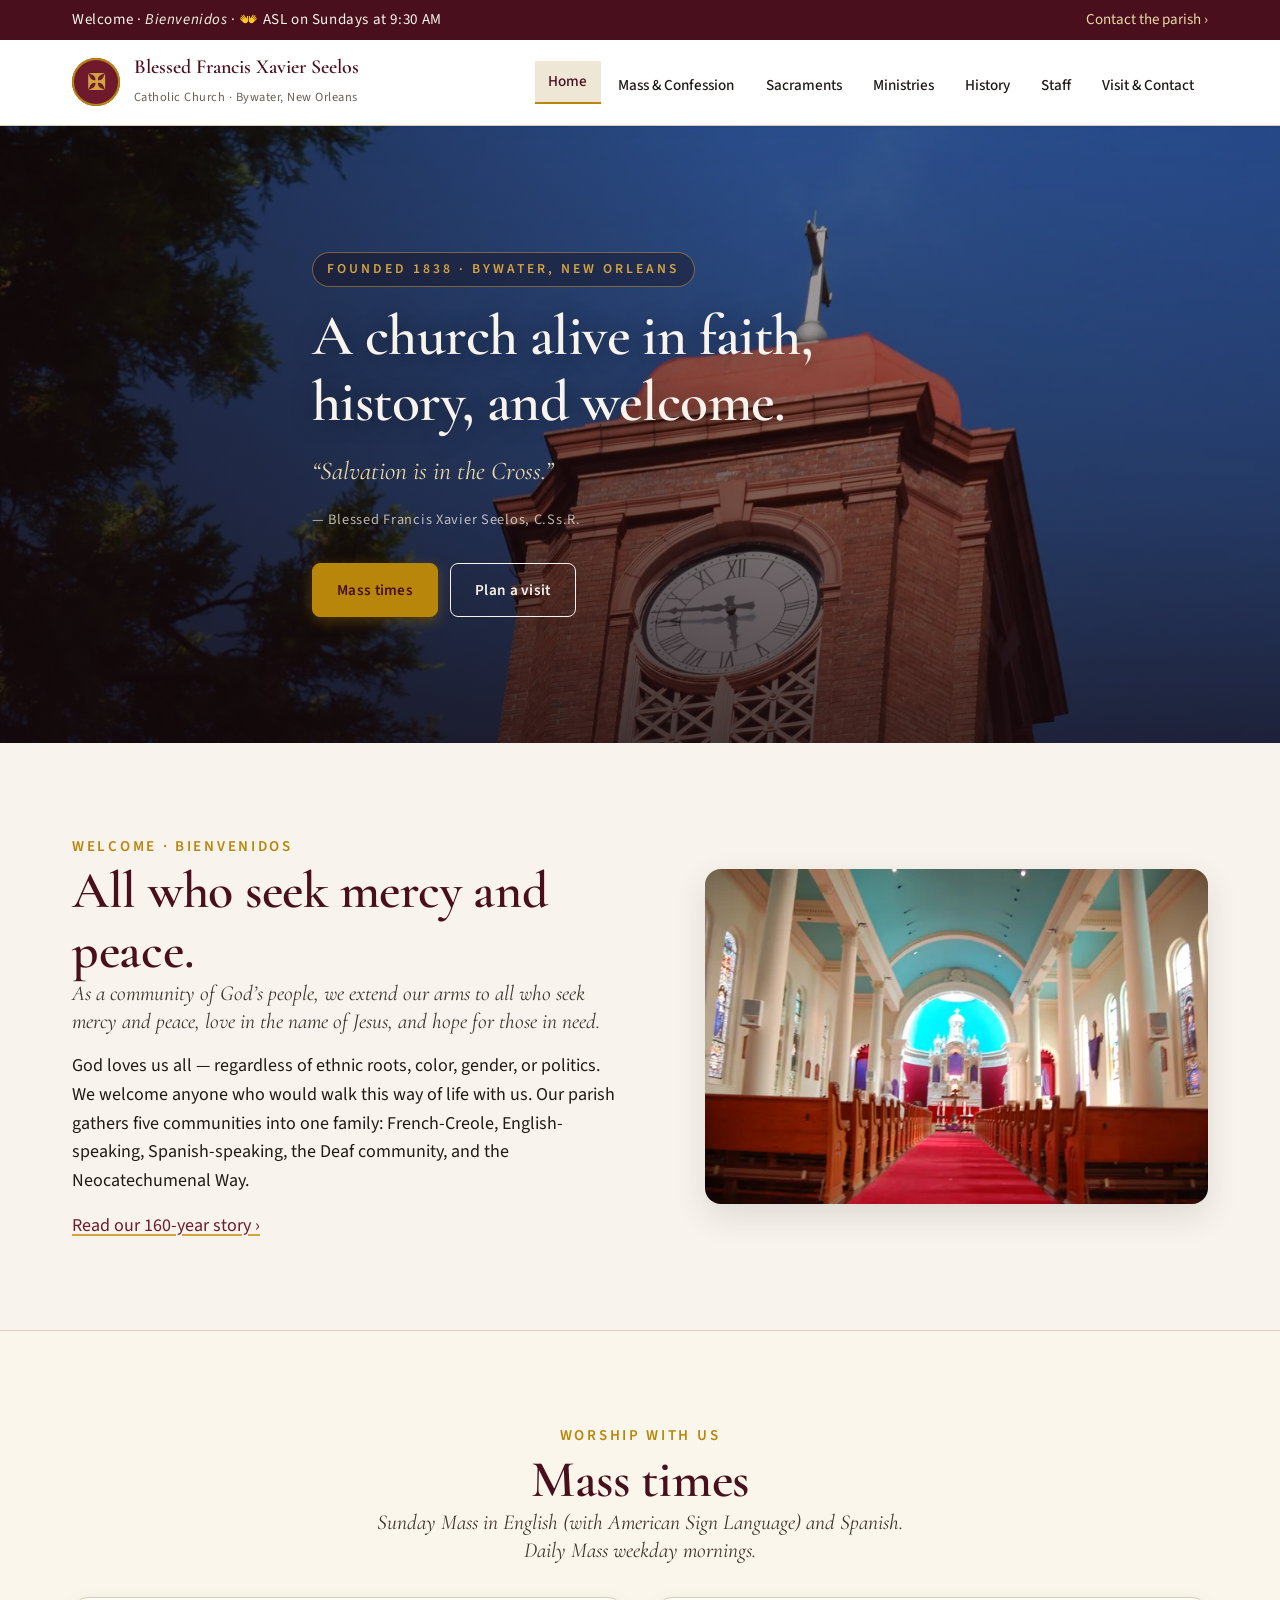
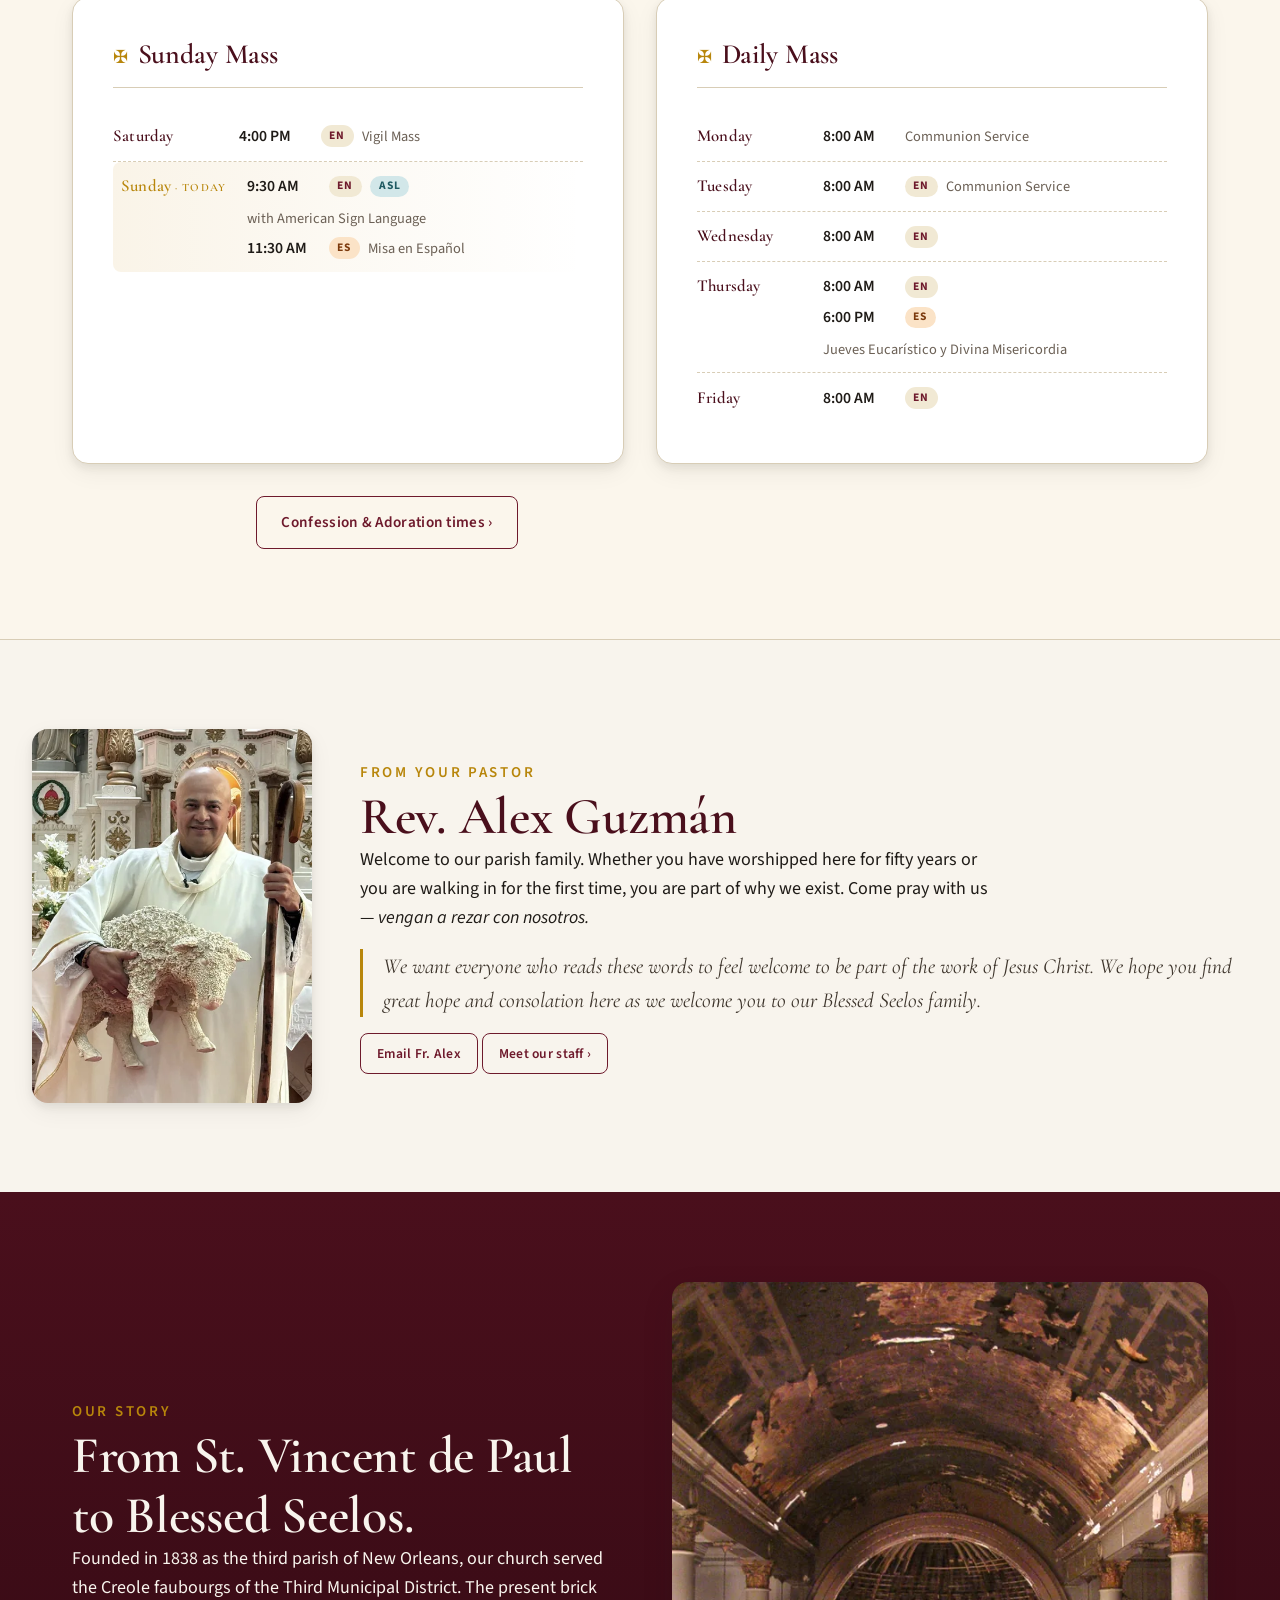
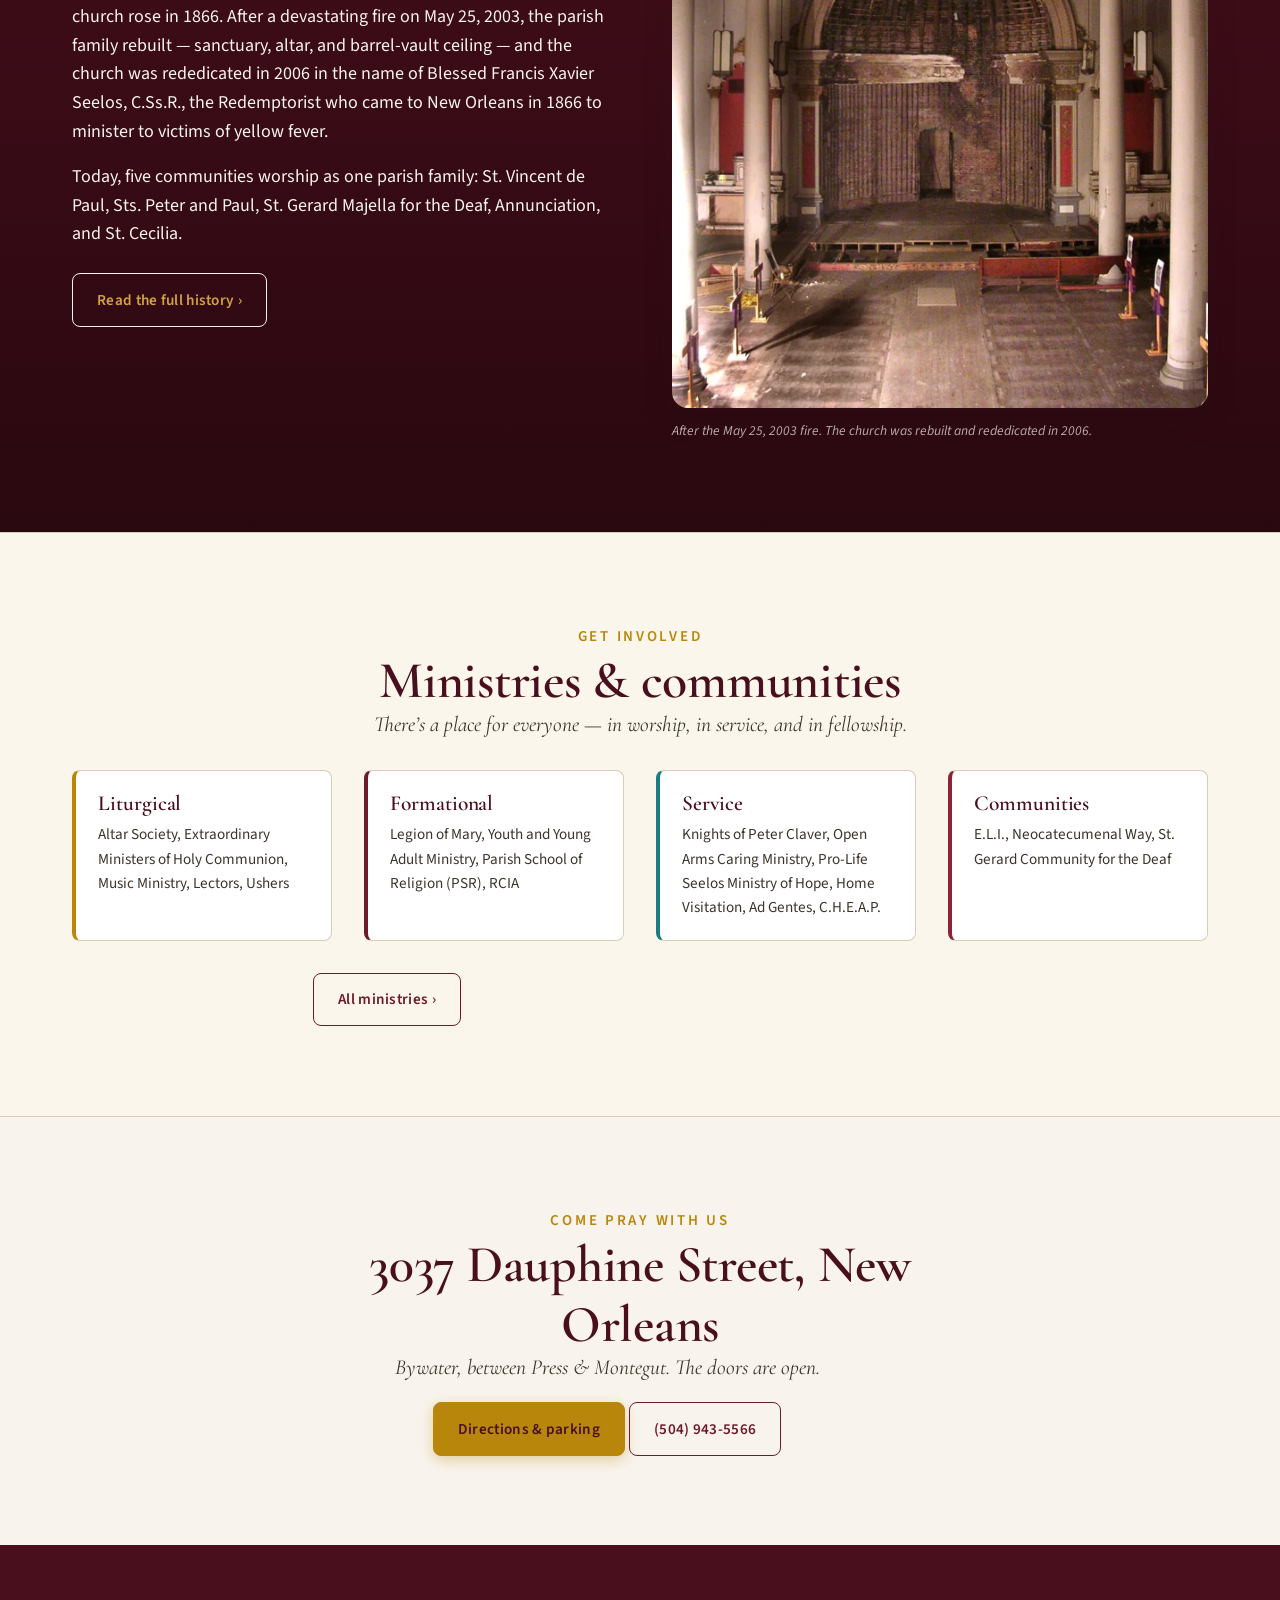
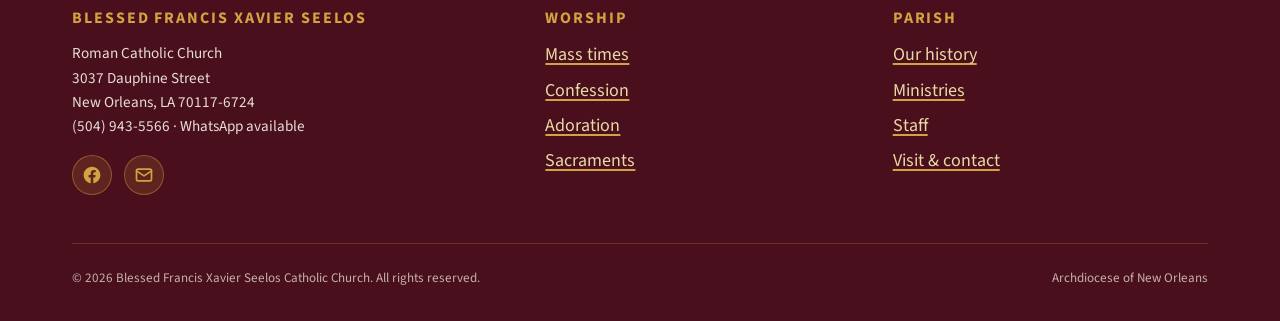
==== commit 762cb12d: "Use inside.JPG for welcome section; adjust aspect ratio to 3:2" ====
--- a/index.html
+++ b/index.html
@@ -155,13 +155,13 @@
       <div class="welcome__media" data-reveal>
         <picture>
           <source type="image/webp"
-                  srcset="/assets/img/altar-wide-900.webp 900w, /assets/img/altar-wide-1400.webp 1400w"
+                  srcset="/assets/img/inside-600.webp 600w, /assets/img/inside-900.webp 900w, /assets/img/inside-1400.webp 1400w, /assets/img/inside-2000.webp 2000w"
                   sizes="(min-width: 900px) 45vw, 100vw" />
-          <img src="/assets/img/altar-wide-900.jpg"
-               srcset="/assets/img/altar-wide-600.jpg 600w, /assets/img/altar-wide-900.jpg 900w, /assets/img/altar-wide-1400.jpg 1400w"
+          <img src="/assets/img/inside-1400.jpg"
+               srcset="/assets/img/inside-600.jpg 600w, /assets/img/inside-900.jpg 900w, /assets/img/inside-1400.jpg 1400w, /assets/img/inside-2000.jpg 2000w"
                sizes="(min-width: 900px) 45vw, 100vw"
-               alt="Restored sanctuary of Seelos Church showing the white-and-gold high altar, purple Lenten draping, and the teal half-dome above"
-               loading="lazy" width="900" height="1200" />
+               alt="The full nave of Seelos Church looking down the red carpet aisle toward the white-and-gold high altar, with stained-glass windows on both sides and the teal half-dome above"
+               loading="lazy" width="1400" height="931" />
         </picture>
       </div>
     </div>
--- a/assets/css/styles.css
+++ b/assets/css/styles.css
@@ -686,7 +686,7 @@
 .welcome__media img {
   border-radius: var(--radius-lg);
   box-shadow: var(--shadow-lg);
-  aspect-ratio: 3/4;
+  aspect-ratio: 3/2;
   object-fit: cover;
   width: 100%;
 }
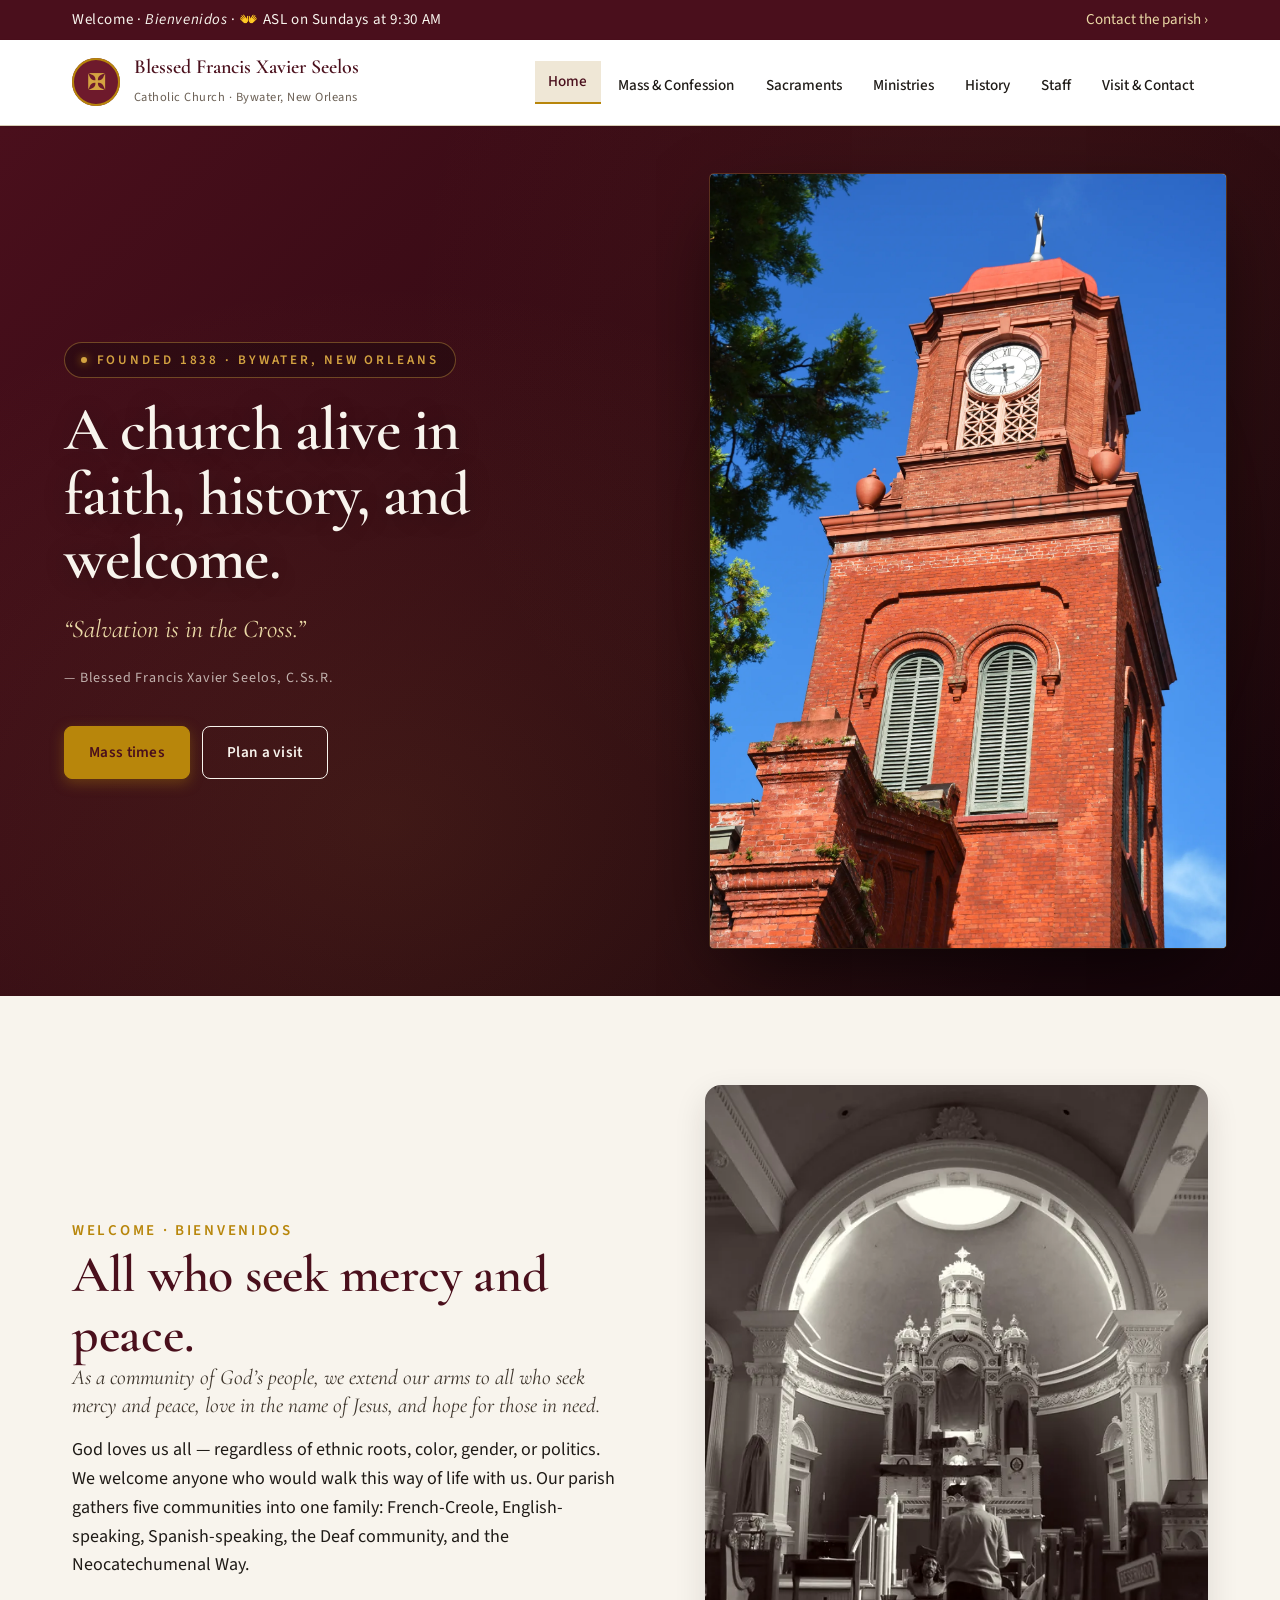
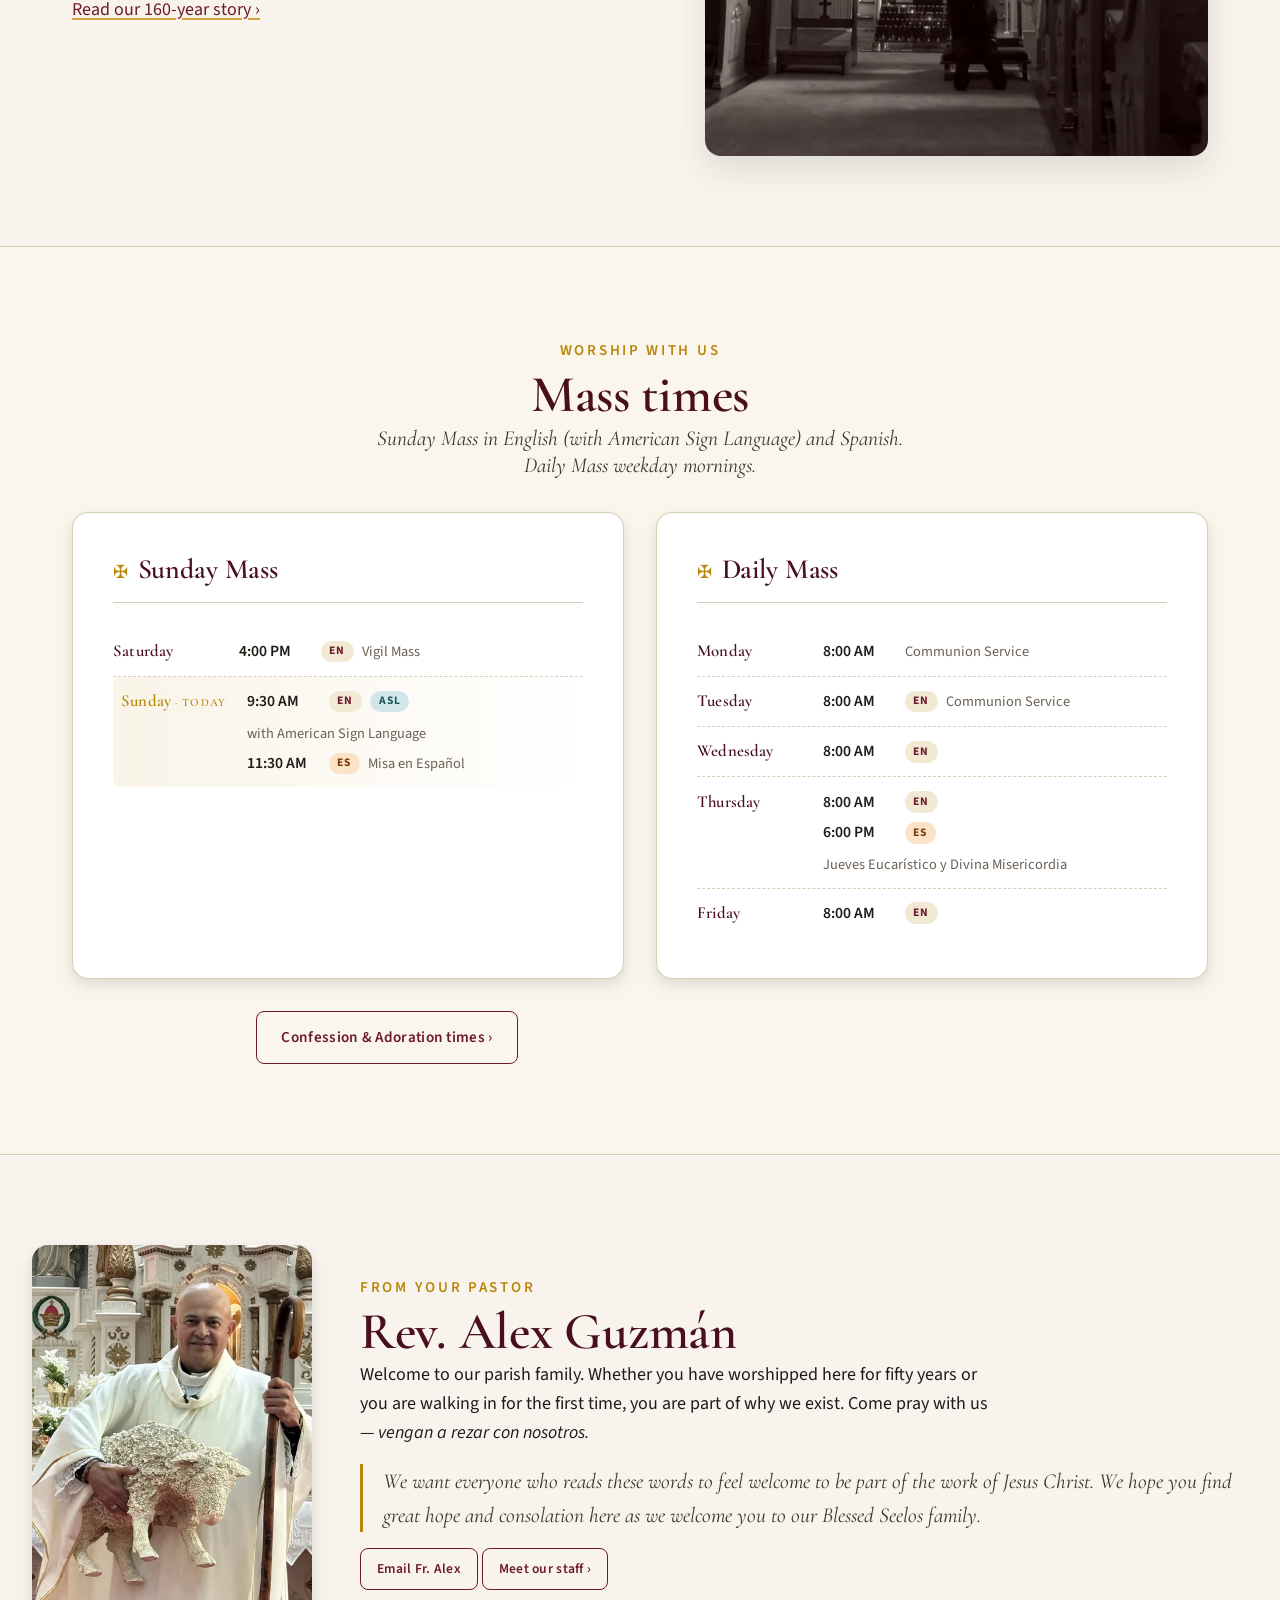
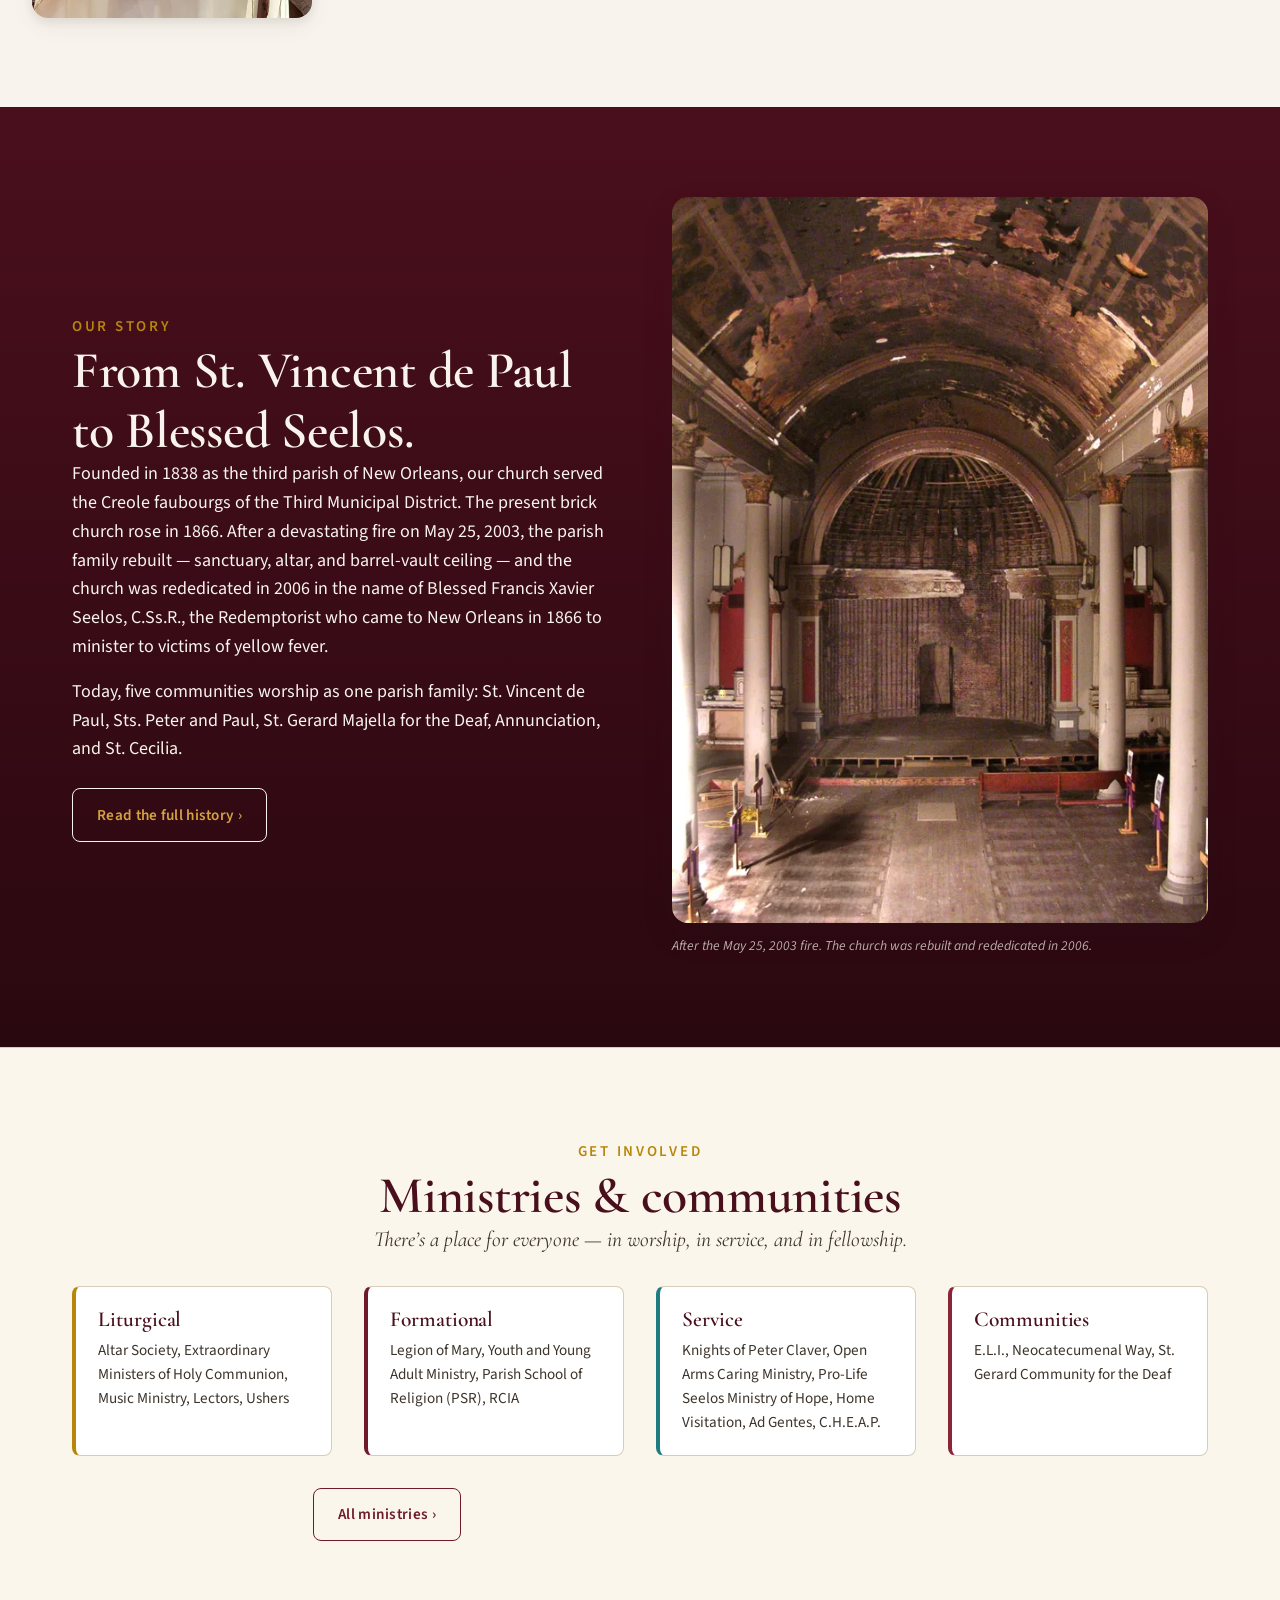
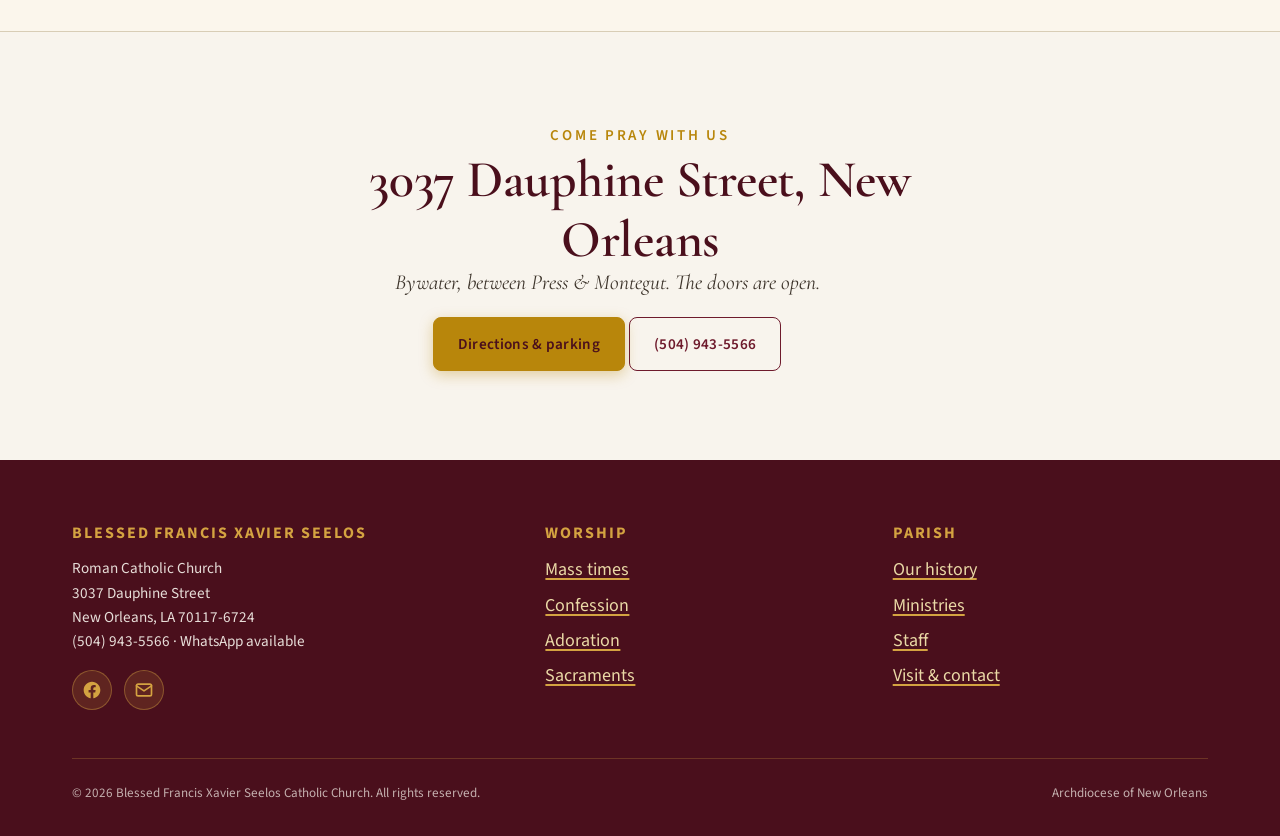
==== commit eb28ac33: "Hero: full-tower facade layout; welcome: Good Friday kneeling photo" ====
--- a/index.html
+++ b/index.html
@@ -111,33 +111,35 @@
 
   <!-- ====== HERO ====== -->
   <section class="hero" aria-labelledby="hero-title">
-    <div class="hero__media">
-      <picture>
-        <source type="image/webp"
-                srcset="/assets/img/hero-tower-800.webp 800w,
-                        /assets/img/hero-tower-1200.webp 1200w,
-                        /assets/img/hero-tower-1600.webp 1600w,
-                        /assets/img/hero-tower-2400.webp 2400w"
-                sizes="100vw" />
-        <img src="/assets/img/hero-tower-1600.jpg"
-             srcset="/assets/img/hero-tower-800.jpg 800w,
-                     /assets/img/hero-tower-1200.jpg 1200w,
-                     /assets/img/hero-tower-1600.jpg 1600w,
-                     /assets/img/hero-tower-2400.jpg 2400w"
-             sizes="100vw"
-             alt="The historic red brick clock tower of Blessed Francis Xavier Seelos Church against a deep blue New Orleans sky"
-             fetchpriority="high"
-             width="1600" height="2400" />
-      </picture>
-    </div>
-    <div class="container hero__inner">
-      <span class="hero__eyebrow">Founded 1838 · Bywater, New Orleans</span>
-      <h1 id="hero-title">A church alive in faith, history, and welcome.</h1>
-      <p class="hero__motto">&ldquo;Salvation is in the Cross.&rdquo;</p>
-      <p class="hero__motto-attr">— Blessed Francis Xavier Seelos, C.Ss.R.</p>
-      <div class="hero__cta">
-        <a class="btn btn--primary" href="/mass-times.html">Mass times</a>
-        <a class="btn btn--secondary" href="/visit.html">Plan a visit</a>
+    <div class="hero__inner">
+      <div class="hero__content">
+        <span class="hero__eyebrow">Founded 1838 · Bywater, New Orleans</span>
+        <h1 id="hero-title">A church alive in faith, history, and welcome.</h1>
+        <p class="hero__motto">&ldquo;Salvation is in the Cross.&rdquo;</p>
+        <p class="hero__motto-attr">— Blessed Francis Xavier Seelos, C.Ss.R.</p>
+        <div class="hero__cta">
+          <a class="btn btn--primary" href="/mass-times.html">Mass times</a>
+          <a class="btn btn--secondary" href="/visit.html">Plan a visit</a>
+        </div>
+      </div>
+      <div class="hero__photo">
+        <picture>
+          <source type="image/webp"
+                  srcset="/assets/img/hero-tower-800.webp 800w,
+                          /assets/img/hero-tower-1200.webp 1200w,
+                          /assets/img/hero-tower-1600.webp 1600w,
+                          /assets/img/hero-tower-2400.webp 2400w"
+                  sizes="(min-width: 900px) 50vw, 100vw" />
+          <img src="/assets/img/hero-tower-1200.jpg"
+               srcset="/assets/img/hero-tower-800.jpg 800w,
+                       /assets/img/hero-tower-1200.jpg 1200w,
+                       /assets/img/hero-tower-1600.jpg 1600w,
+                       /assets/img/hero-tower-2400.jpg 2400w"
+               sizes="(min-width: 900px) 50vw, 100vw"
+               alt="The full red-brick façade and clock tower of Blessed Francis Xavier Seelos Church against a deep blue New Orleans sky"
+               fetchpriority="high"
+               width="1600" height="2400" />
+        </picture>
       </div>
     </div>
   </section>
@@ -155,13 +157,13 @@
       <div class="welcome__media" data-reveal>
         <picture>
           <source type="image/webp"
-                  srcset="/assets/img/inside-600.webp 600w, /assets/img/inside-900.webp 900w, /assets/img/inside-1400.webp 1400w, /assets/img/inside-2000.webp 2000w"
+                  srcset="/assets/img/good-friday-kneeling-600.webp 600w, /assets/img/good-friday-kneeling-900.webp 900w, /assets/img/good-friday-kneeling-1400.webp 1400w"
                   sizes="(min-width: 900px) 45vw, 100vw" />
-          <img src="/assets/img/inside-1400.jpg"
-               srcset="/assets/img/inside-600.jpg 600w, /assets/img/inside-900.jpg 900w, /assets/img/inside-1400.jpg 1400w, /assets/img/inside-2000.jpg 2000w"
+          <img src="/assets/img/good-friday-kneeling-900.jpg"
+               srcset="/assets/img/good-friday-kneeling-600.jpg 600w, /assets/img/good-friday-kneeling-900.jpg 900w, /assets/img/good-friday-kneeling-1400.jpg 1400w"
                sizes="(min-width: 900px) 45vw, 100vw"
-               alt="The full nave of Seelos Church looking down the red carpet aisle toward the white-and-gold high altar, with stained-glass windows on both sides and the teal half-dome above"
-               loading="lazy" width="1400" height="931" />
+               alt="A black-and-white photograph of a parishioner kneeling in prayer before the altar of Seelos Church on Good Friday"
+               loading="lazy" width="900" height="1245" />
         </picture>
       </div>
     </div>
--- a/assets/css/styles.css
+++ b/assets/css/styles.css
@@ -383,80 +383,170 @@
 }
 
 /* =========================================================
-   Hero
+   Hero — "Façade" two-column treatment.
+   Left: copy on burgundy gradient. Right: the whole building.
    ========================================================= */
 .hero {
   position: relative;
-  background: var(--color-burgundy-deep);
+  background:
+    radial-gradient(ellipse at 30% 80%, rgba(212, 163, 65, 0.10), transparent 55%),
+    linear-gradient(135deg, var(--color-burgundy-deep) 0%, #2a0810 60%, #15050a 100%);
   color: var(--color-cream);
   overflow: hidden;
   isolation: isolate;
 }
-.hero__media {
-  position: absolute;
-  inset: 0;
-  z-index: -1;
-}
-.hero__media img {
-  width: 100%;
-  height: 100%;
-  object-fit: cover;
-  object-position: center 25%;
-  filter: saturate(0.95);
-}
-.hero__media::after {
+
+/* Subtle parchment texture for warmth */
+.hero::after {
   content: "";
   position: absolute;
   inset: 0;
   background:
-    linear-gradient(180deg, rgba(20, 8, 12, 0.30) 0%, rgba(20, 8, 12, 0.55) 60%, rgba(20, 8, 12, 0.78) 100%),
-    linear-gradient(90deg, rgba(20, 8, 12, 0.55), transparent 60%);
+    radial-gradient(circle at 80% 20%, rgba(212, 163, 65, 0.06), transparent 50%);
   pointer-events: none;
+  z-index: 0;
 }
 
 .hero__inner {
-  padding-block: clamp(5rem, 14vh, 9rem);
+  display: grid;
+  grid-template-columns: 1fr;
+  align-items: stretch;
+  gap: 0;
+  position: relative;
+  z-index: 1;
+  min-height: 60vh;
+}
+
+@media (min-width: 900px) {
+  .hero__inner {
+    grid-template-columns: 1.05fr 1fr;
+    min-height: min(92vh, 980px);
+  }
+}
+
+.hero__content {
+  display: flex;
+  flex-direction: column;
+  justify-content: center;
+  padding: clamp(3rem, 7vw, 6rem) clamp(1.5rem, 5vw, 4rem);
   max-width: 720px;
 }
+
 .hero__eyebrow {
-  font-size: 0.85rem;
+  font-size: 0.82rem;
   font-weight: 600;
   letter-spacing: 0.22em;
   text-transform: uppercase;
   color: var(--color-gold-soft);
-  margin-bottom: 1rem;
-  display: inline-block;
-  padding: 0.35rem 0.9rem;
-  border: 1px solid rgba(212, 163, 65, 0.5);
+  margin-bottom: 1.25rem;
+  display: inline-flex;
+  align-items: center;
+  gap: 0.6rem;
+  padding: 0.4rem 1rem;
+  border: 1px solid rgba(212, 163, 65, 0.4);
   border-radius: 999px;
-  background: rgba(20, 8, 12, 0.35);
-  backdrop-filter: blur(4px);
-}
+  background: rgba(20, 8, 12, 0.4);
+  width: fit-content;
+}
+.hero__eyebrow::before {
+  content: "";
+  width: 6px; height: 6px;
+  border-radius: 50%;
+  background: var(--color-gold-soft);
+  box-shadow: 0 0 8px var(--color-gold);
+}
+
 .hero h1 {
   color: var(--color-cream);
-  font-size: clamp(2.4rem, 4.5vw, 4.5rem);
+  font-size: clamp(2.5rem, 4.8vw, 5rem);
   font-weight: 600;
-  letter-spacing: -0.01em;
-  margin-bottom: 1rem;
-  text-shadow: 0 2px 24px rgba(0,0,0,0.4);
-}
+  line-height: 1.05;
+  letter-spacing: -0.015em;
+  margin-bottom: 1.25rem;
+  text-shadow: 0 2px 24px rgba(0,0,0,0.3);
+}
+
 .hero__motto {
   font-family: var(--font-display);
   font-style: italic;
-  font-size: clamp(1.15rem, 2vw, 1.6rem);
+  font-size: clamp(1.2rem, 2vw, 1.7rem);
   color: var(--color-gold-pale);
-  margin-bottom: 0.5rem;
+  margin-bottom: 0.4rem;
+  line-height: 1.3;
 }
 .hero__motto-attr {
-  font-size: 0.9rem;
-  letter-spacing: 0.05em;
-  color: rgba(248, 244, 237, 0.72);
-}
+  font-size: 0.88rem;
+  letter-spacing: 0.06em;
+  color: rgba(248, 244, 237, 0.7);
+}
+
 .hero__cta {
-  margin-top: 2rem;
+  margin-top: 2.25rem;
   display: flex;
   flex-wrap: wrap;
   gap: 0.75rem;
+}
+
+/* Photo column — the star of the show */
+.hero__photo {
+  position: relative;
+  display: flex;
+  align-items: center;
+  justify-content: center;
+  padding: clamp(1.5rem, 4vw, 3rem) clamp(1rem, 3vw, 2.5rem);
+  overflow: hidden;
+}
+
+/* Soft golden halo behind the building */
+.hero__photo::before {
+  content: "";
+  position: absolute;
+  inset: 8% 5%;
+  background: radial-gradient(ellipse at center, rgba(212, 163, 65, 0.18) 0%, transparent 65%);
+  filter: blur(40px);
+  z-index: 0;
+}
+
+.hero__photo picture,
+.hero__photo img {
+  position: relative;
+  z-index: 1;
+  display: block;
+}
+
+.hero__photo img {
+  max-width: 100%;
+  max-height: 86vh;
+  width: auto;
+  height: auto;
+  object-fit: contain;
+  border-radius: 4px;
+  box-shadow:
+    0 30px 80px -20px rgba(0, 0, 0, 0.75),
+    0 0 0 1px rgba(212, 163, 65, 0.25),
+    inset 0 0 0 1px rgba(255, 255, 255, 0.05);
+}
+
+/* Mobile: image goes full-bleed above the text, no max-height clip */
+@media (max-width: 899px) {
+  .hero__photo {
+    padding: 0;
+    aspect-ratio: 3 / 4;
+    background: var(--color-burgundy-deep);
+  }
+  .hero__photo::before { display: none; }
+  .hero__photo img {
+    width: 100%;
+    height: 100%;
+    max-height: none;
+    object-fit: cover;
+    object-position: center 30%;
+    border-radius: 0;
+    box-shadow: none;
+  }
+  .hero__content {
+    padding-block: clamp(2.5rem, 8vw, 4rem);
+  }
 }
 
 /* =========================================================
@@ -686,7 +776,7 @@
 .welcome__media img {
   border-radius: var(--radius-lg);
   box-shadow: var(--shadow-lg);
-  aspect-ratio: 3/2;
+  aspect-ratio: 3/4;
   object-fit: cover;
   width: 100%;
 }
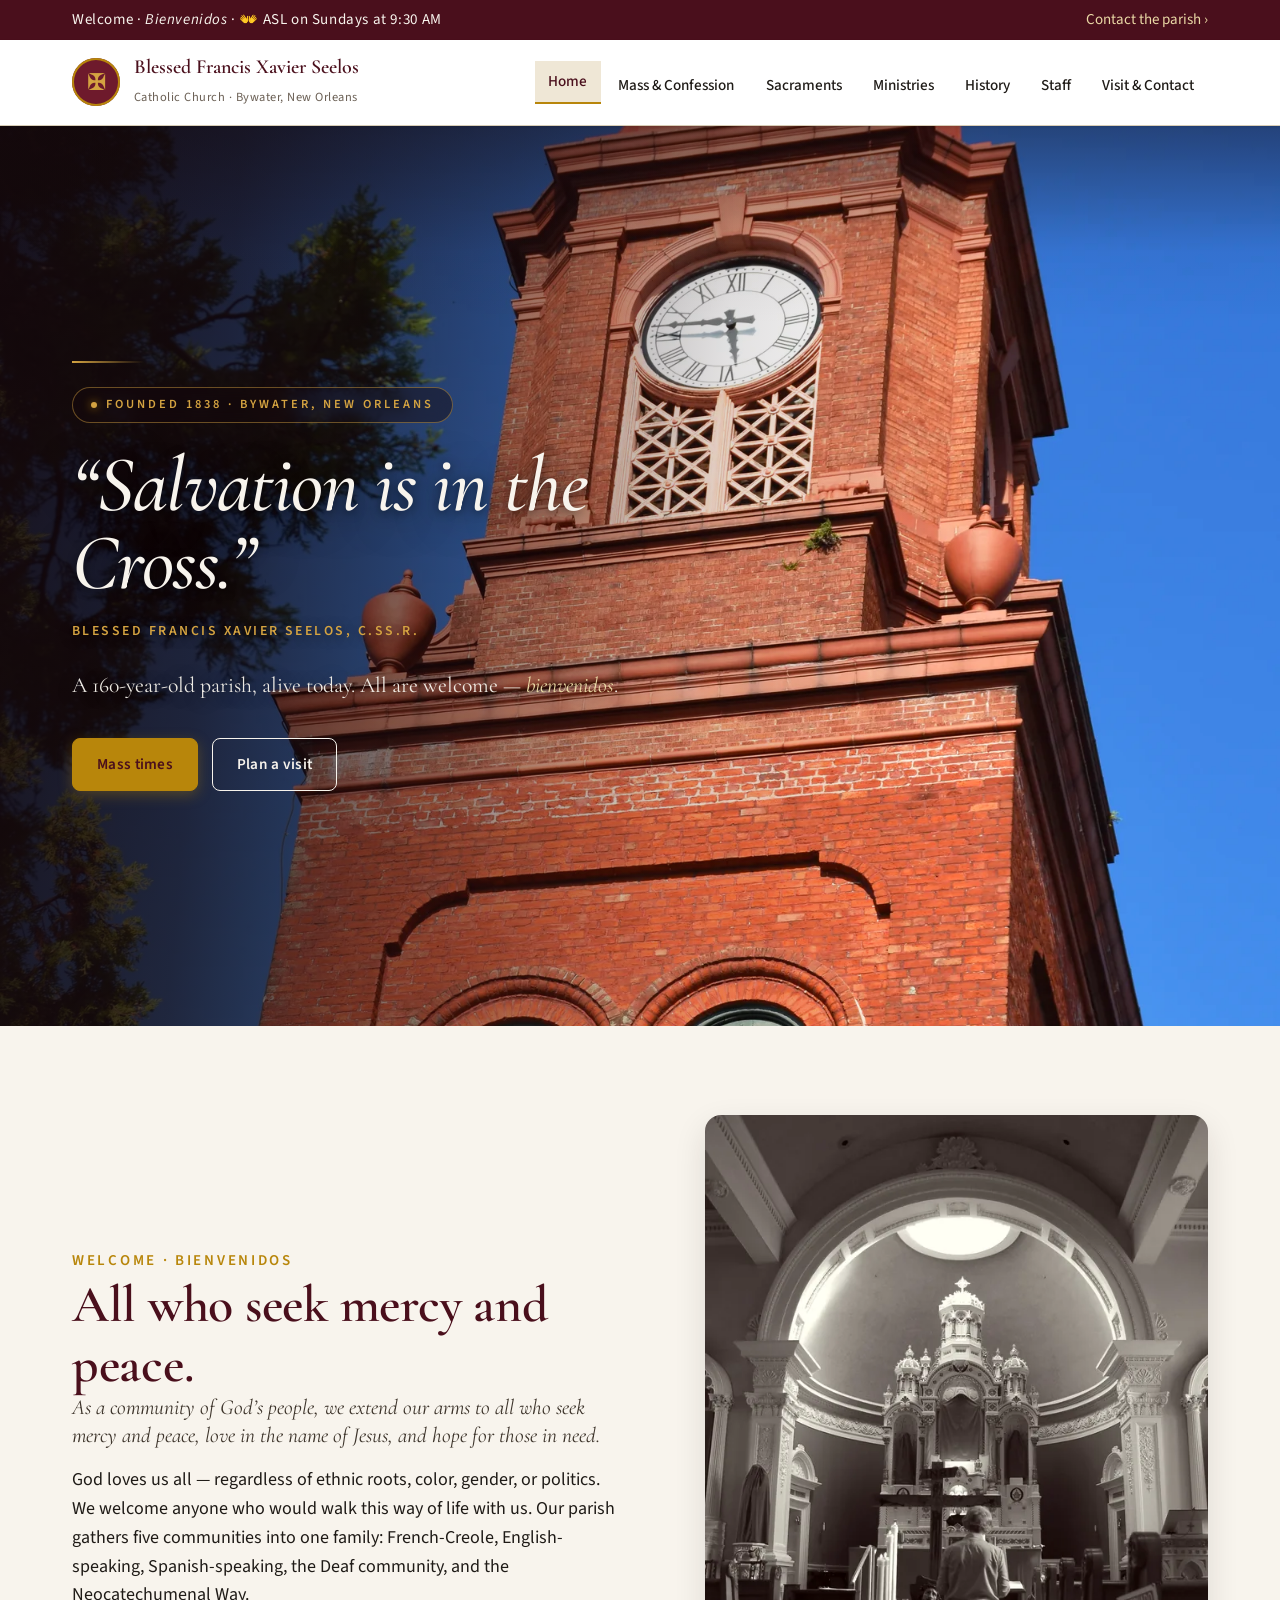
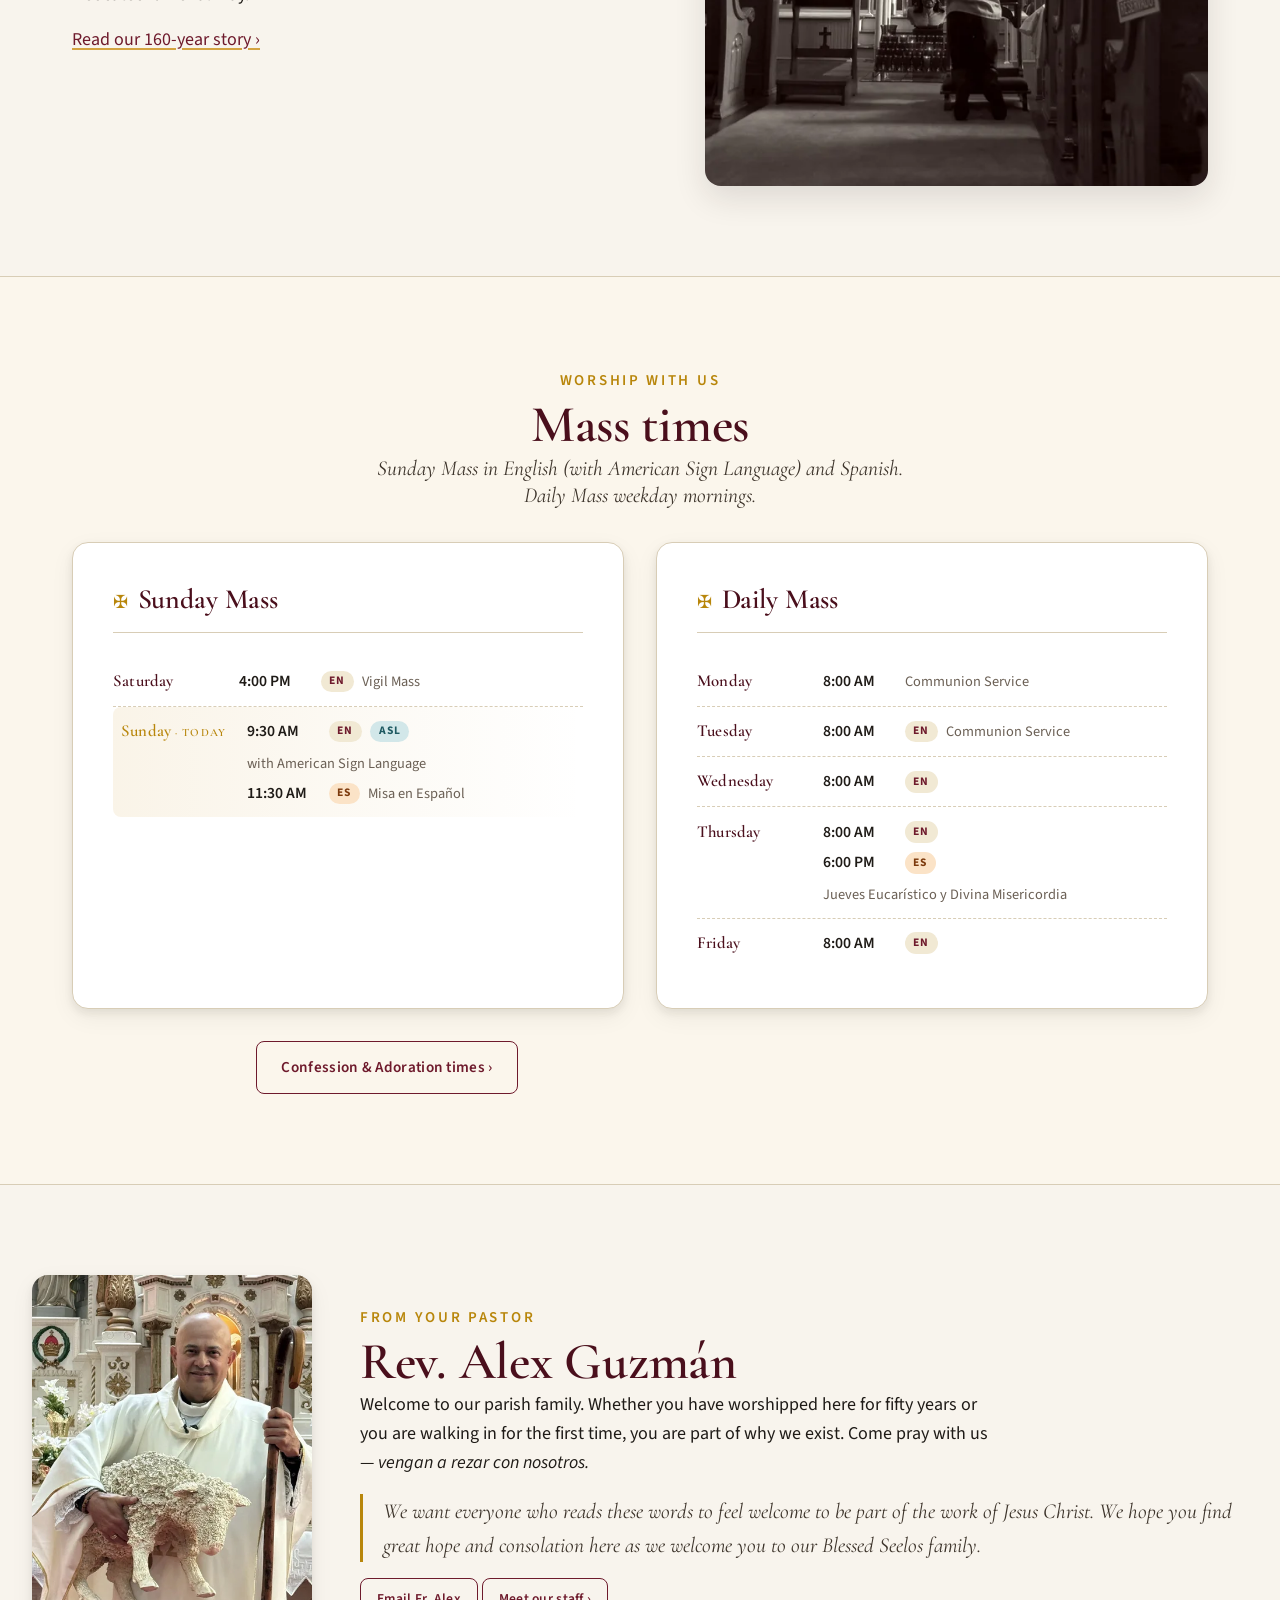
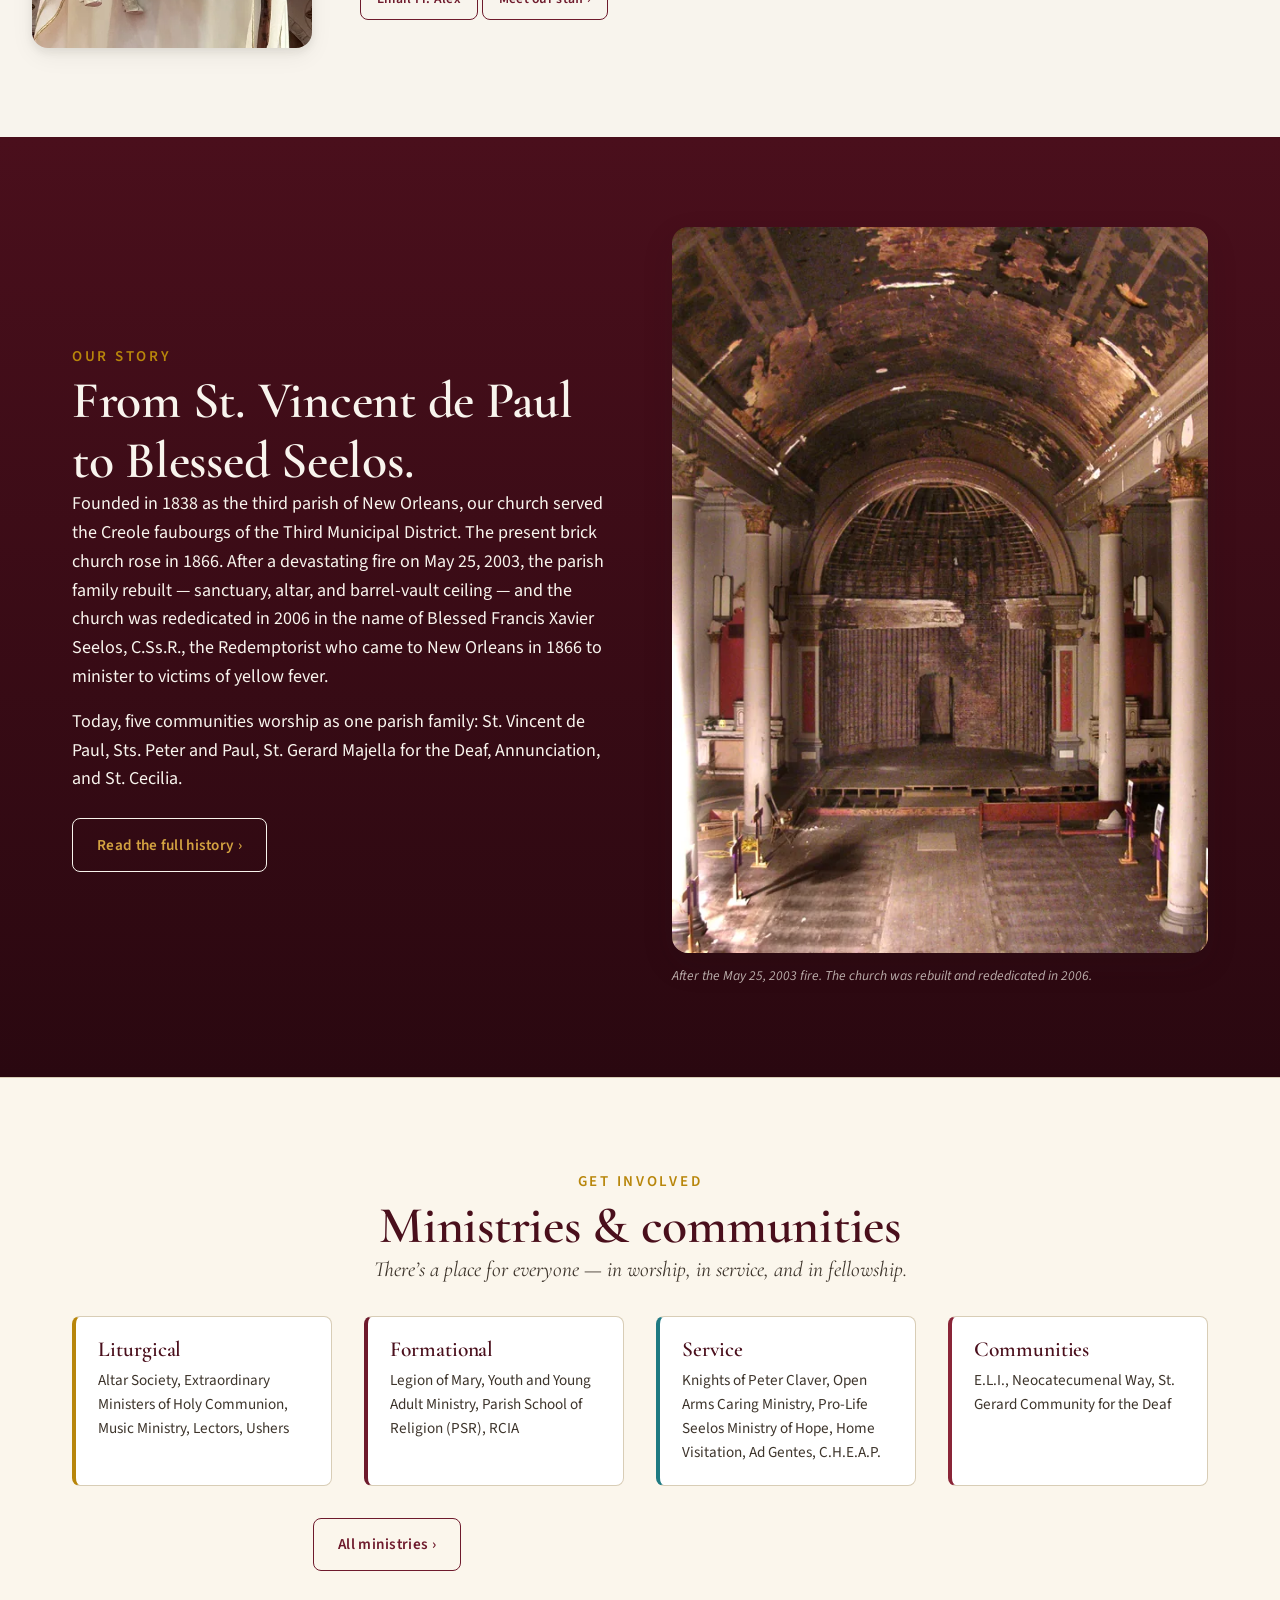
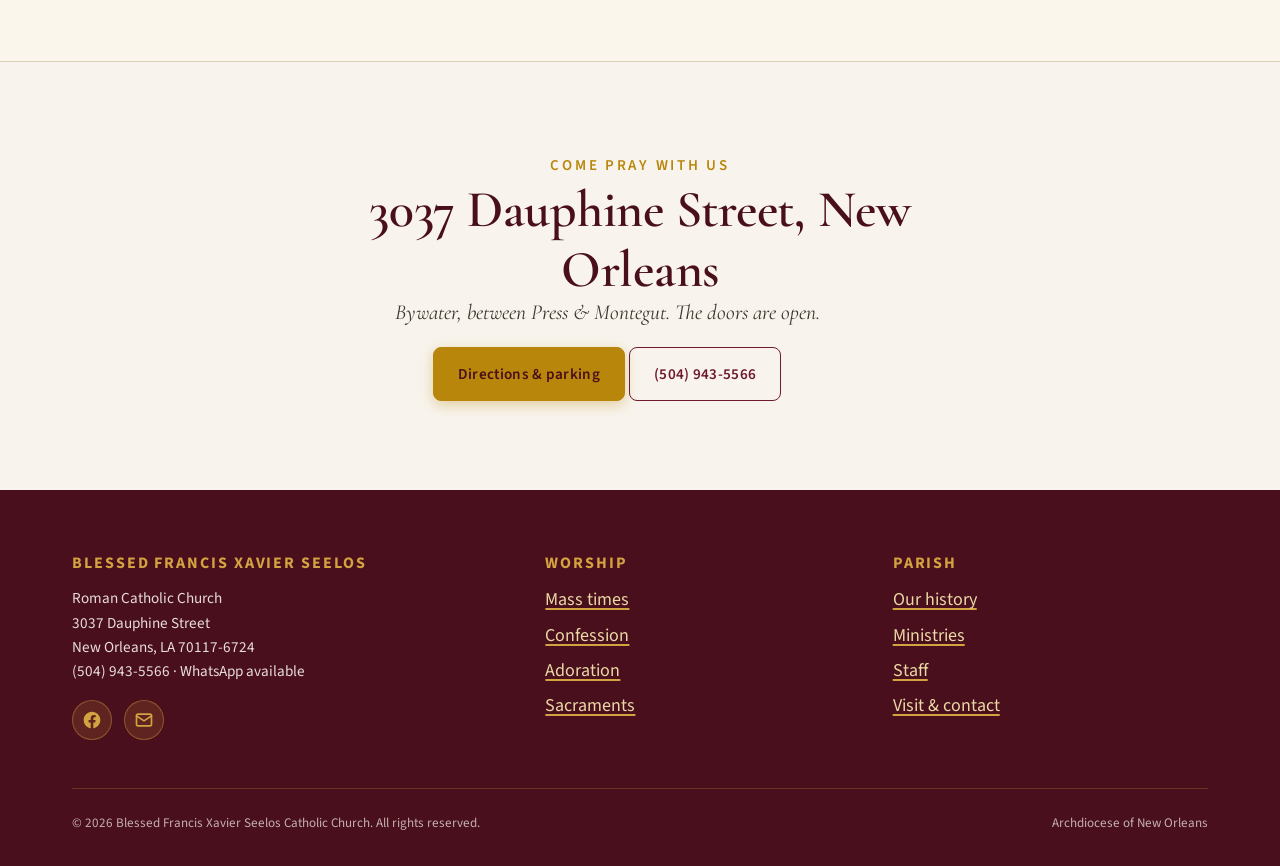
==== commit d2a790d3: "Cinematic full-bleed hero; fix clean-URL routing for /staff and others" ====
--- a/index.html
+++ b/index.html
@@ -109,37 +109,38 @@
 
 <main id="main">
 
-  <!-- ====== HERO ====== -->
+  <!-- ====== HERO — Cinematic full-bleed ====== -->
   <section class="hero" aria-labelledby="hero-title">
-    <div class="hero__inner">
-      <div class="hero__content">
+    <div class="hero__photo">
+      <picture>
+        <source type="image/webp"
+                srcset="/assets/img/hero-tower-800.webp 800w,
+                        /assets/img/hero-tower-1200.webp 1200w,
+                        /assets/img/hero-tower-1600.webp 1600w,
+                        /assets/img/hero-tower-2400.webp 2400w"
+                sizes="100vw" />
+        <img src="/assets/img/hero-tower-1600.jpg"
+             srcset="/assets/img/hero-tower-800.jpg 800w,
+                     /assets/img/hero-tower-1200.jpg 1200w,
+                     /assets/img/hero-tower-1600.jpg 1600w,
+                     /assets/img/hero-tower-2400.jpg 2400w"
+             sizes="100vw"
+             alt="The full red-brick façade and clock tower of Blessed Francis Xavier Seelos Church rising against a deep blue New Orleans sky"
+             fetchpriority="high"
+             width="1600" height="2400" />
+      </picture>
+    </div>
+    <div class="hero__overlay" aria-hidden="true"></div>
+    <div class="hero__content">
+      <div class="hero__inner">
         <span class="hero__eyebrow">Founded 1838 · Bywater, New Orleans</span>
-        <h1 id="hero-title">A church alive in faith, history, and welcome.</h1>
-        <p class="hero__motto">&ldquo;Salvation is in the Cross.&rdquo;</p>
-        <p class="hero__motto-attr">— Blessed Francis Xavier Seelos, C.Ss.R.</p>
+        <h1 id="hero-title">&ldquo;Salvation is in the Cross.&rdquo;</h1>
+        <span class="hero__attribution">Blessed Francis Xavier Seelos, C.Ss.R.</span>
+        <p class="hero__sub">A 160-year-old parish, alive today. All are welcome &mdash; <em>bienvenidos</em>.</p>
         <div class="hero__cta">
           <a class="btn btn--primary" href="/mass-times.html">Mass times</a>
           <a class="btn btn--secondary" href="/visit.html">Plan a visit</a>
         </div>
-      </div>
-      <div class="hero__photo">
-        <picture>
-          <source type="image/webp"
-                  srcset="/assets/img/hero-tower-800.webp 800w,
-                          /assets/img/hero-tower-1200.webp 1200w,
-                          /assets/img/hero-tower-1600.webp 1600w,
-                          /assets/img/hero-tower-2400.webp 2400w"
-                  sizes="(min-width: 900px) 50vw, 100vw" />
-          <img src="/assets/img/hero-tower-1200.jpg"
-               srcset="/assets/img/hero-tower-800.jpg 800w,
-                       /assets/img/hero-tower-1200.jpg 1200w,
-                       /assets/img/hero-tower-1600.jpg 1600w,
-                       /assets/img/hero-tower-2400.jpg 2400w"
-               sizes="(min-width: 900px) 50vw, 100vw"
-               alt="The full red-brick façade and clock tower of Blessed Francis Xavier Seelos Church against a deep blue New Orleans sky"
-               fetchpriority="high"
-               width="1600" height="2400" />
-        </picture>
       </div>
     </div>
   </section>
--- a/assets/css/styles.css
+++ b/assets/css/styles.css
@@ -383,69 +383,85 @@
 }
 
 /* =========================================================
-   Hero — "Façade" two-column treatment.
-   Left: copy on burgundy gradient. Right: the whole building.
+   Hero — Cinematic full-bleed.
+   The tower IS the page. Saint's words are the headline,
+   carved into the lower-left where a soft gradient gives them air.
    ========================================================= */
 .hero {
   position: relative;
-  background:
-    radial-gradient(ellipse at 30% 80%, rgba(212, 163, 65, 0.10), transparent 55%),
-    linear-gradient(135deg, var(--color-burgundy-deep) 0%, #2a0810 60%, #15050a 100%);
+  background: var(--color-burgundy-deep);
   color: var(--color-cream);
   overflow: hidden;
   isolation: isolate;
-}
-
-/* Subtle parchment texture for warmth */
-.hero::after {
-  content: "";
+  min-height: min(100vh, 1000px);
+  display: flex;
+  align-items: center;
+}
+
+.hero__photo {
   position: absolute;
   inset: 0;
+  z-index: -2;
+}
+.hero__photo picture,
+.hero__photo img {
+  width: 100%;
+  height: 100%;
+  display: block;
+}
+.hero__photo img {
+  object-fit: cover;
+  object-position: center 28%;
+  filter: saturate(1.02);
+}
+
+/* Strategic gradient: darkens left third for text legibility,
+   leaves the tower & sky pristine on the right.
+   Plus a top fade so the sticky header reads cleanly against the bright sky. */
+.hero__overlay {
+  position: absolute;
+  inset: 0;
+  z-index: -1;
+  pointer-events: none;
   background:
-    radial-gradient(circle at 80% 20%, rgba(212, 163, 65, 0.06), transparent 50%);
-  pointer-events: none;
-  z-index: 0;
-}
-
-.hero__inner {
-  display: grid;
-  grid-template-columns: 1fr;
-  align-items: stretch;
-  gap: 0;
+    linear-gradient(180deg, rgba(20, 8, 12, 0.45) 0%, rgba(20, 8, 12, 0.05) 14%, transparent 22%),
+    linear-gradient(95deg,
+      rgba(20, 8, 12, 0.92) 0%,
+      rgba(20, 8, 12, 0.78) 18%,
+      rgba(20, 8, 12, 0.45) 38%,
+      rgba(20, 8, 12, 0.12) 55%,
+      transparent 72%);
+}
+
+.hero__content {
   position: relative;
   z-index: 1;
-  min-height: 60vh;
-}
-
-@media (min-width: 900px) {
-  .hero__inner {
-    grid-template-columns: 1.05fr 1fr;
-    min-height: min(92vh, 980px);
-  }
-}
-
-.hero__content {
-  display: flex;
-  flex-direction: column;
-  justify-content: center;
-  padding: clamp(3rem, 7vw, 6rem) clamp(1.5rem, 5vw, 4rem);
-  max-width: 720px;
+  width: 100%;
+  max-width: var(--container);
+  margin-inline: auto;
+  padding: clamp(4rem, 8vw, 7rem) clamp(1.25rem, 4vw, 2rem);
+}
+
+.hero__inner {
+  max-width: 640px;
 }
 
 .hero__eyebrow {
-  font-size: 0.82rem;
+  font-size: 0.78rem;
   font-weight: 600;
-  letter-spacing: 0.22em;
+  letter-spacing: 0.24em;
   text-transform: uppercase;
   color: var(--color-gold-soft);
-  margin-bottom: 1.25rem;
+  margin-bottom: 1.5rem;
   display: inline-flex;
   align-items: center;
   gap: 0.6rem;
-  padding: 0.4rem 1rem;
-  border: 1px solid rgba(212, 163, 65, 0.4);
+  padding: 0.45rem 1.1rem;
+  border: 1px solid rgba(212, 163, 65, 0.45);
   border-radius: 999px;
-  background: rgba(20, 8, 12, 0.4);
+  background: rgba(20, 8, 12, 0.45);
+  backdrop-filter: blur(8px);
+  -webkit-backdrop-filter: blur(8px);
   width: fit-content;
 }
 .hero__eyebrow::before {
@@ -453,100 +469,84 @@
   width: 6px; height: 6px;
   border-radius: 50%;
   background: var(--color-gold-soft);
-  box-shadow: 0 0 8px var(--color-gold);
+  box-shadow: 0 0 10px var(--color-gold);
 }
 
 .hero h1 {
+  font-family: var(--font-display);
+  font-style: italic;
+  font-weight: 500;
+  font-size: clamp(2.4rem, 6.2vw, 5.6rem);
+  line-height: 0.98;
+  letter-spacing: -0.02em;
   color: var(--color-cream);
-  font-size: clamp(2.5rem, 4.8vw, 5rem);
+  margin-bottom: 1.1rem;
+  text-shadow: 0 6px 40px rgba(0, 0, 0, 0.6), 0 2px 10px rgba(0, 0, 0, 0.5);
+}
+
+.hero__attribution {
+  display: block;
+  font-family: var(--font-sans);
+  font-style: normal;
+  font-size: 0.86rem;
   font-weight: 600;
-  line-height: 1.05;
-  letter-spacing: -0.015em;
-  margin-bottom: 1.25rem;
-  text-shadow: 0 2px 24px rgba(0,0,0,0.3);
-}
-
-.hero__motto {
-  font-family: var(--font-display);
+  letter-spacing: 0.18em;
+  text-transform: uppercase;
+  color: var(--color-gold-soft);
+  margin-bottom: 1.75rem;
+  text-shadow: 0 2px 12px rgba(0, 0, 0, 0.55);
+}
+
+.hero__sub {
+  font-family: var(--font-display);
+  font-size: clamp(1.1rem, 1.7vw, 1.45rem);
+  font-weight: 400;
+  color: rgba(248, 244, 237, 0.95);
+  margin-bottom: 2.25rem;
+  line-height: 1.45;
+  max-width: 32em;
+  text-shadow: 0 2px 16px rgba(0, 0, 0, 0.55);
+}
+.hero__sub em {
+  color: var(--color-gold-pale);
   font-style: italic;
-  font-size: clamp(1.2rem, 2vw, 1.7rem);
-  color: var(--color-gold-pale);
-  margin-bottom: 0.4rem;
-  line-height: 1.3;
-}
-.hero__motto-attr {
-  font-size: 0.88rem;
-  letter-spacing: 0.06em;
-  color: rgba(248, 244, 237, 0.7);
 }
 
 .hero__cta {
-  margin-top: 2.25rem;
   display: flex;
   flex-wrap: wrap;
-  gap: 0.75rem;
-}
-
-/* Photo column — the star of the show */
-.hero__photo {
-  position: relative;
-  display: flex;
-  align-items: center;
-  justify-content: center;
-  padding: clamp(1.5rem, 4vw, 3rem) clamp(1rem, 3vw, 2.5rem);
-  overflow: hidden;
-}
-
-/* Soft golden halo behind the building */
-.hero__photo::before {
-  content: "";
-  position: absolute;
-  inset: 8% 5%;
-  background: radial-gradient(ellipse at center, rgba(212, 163, 65, 0.18) 0%, transparent 65%);
-  filter: blur(40px);
-  z-index: 0;
-}
-
-.hero__photo picture,
-.hero__photo img {
-  position: relative;
-  z-index: 1;
-  display: block;
-}
-
-.hero__photo img {
-  max-width: 100%;
-  max-height: 86vh;
-  width: auto;
-  height: auto;
-  object-fit: contain;
-  border-radius: 4px;
-  box-shadow:
-    0 30px 80px -20px rgba(0, 0, 0, 0.75),
-    0 0 0 1px rgba(212, 163, 65, 0.25),
-    inset 0 0 0 1px rgba(255, 255, 255, 0.05);
-}
-
-/* Mobile: image goes full-bleed above the text, no max-height clip */
-@media (max-width: 899px) {
-  .hero__photo {
-    padding: 0;
-    aspect-ratio: 3 / 4;
-    background: var(--color-burgundy-deep);
+  gap: 0.85rem;
+}
+
+/* Decorative gold rule above the eyebrow on wide screens */
+@media (min-width: 1100px) {
+  .hero__inner::before {
+    content: "";
+    display: block;
+    width: 72px;
+    height: 2px;
+    background: linear-gradient(90deg, var(--color-gold-soft), transparent);
+    margin-bottom: 1.5rem;
   }
-  .hero__photo::before { display: none; }
-  .hero__photo img {
-    width: 100%;
-    height: 100%;
-    max-height: none;
-    object-fit: cover;
-    object-position: center 30%;
-    border-radius: 0;
-    box-shadow: none;
+}
+
+/* Mobile: bottom-anchored content + bottom-up gradient */
+@media (max-width: 720px) {
+  .hero {
+    min-height: 88vh;
+    align-items: flex-end;
+  }
+  .hero__photo img { object-position: center 22%; }
+  .hero__overlay {
+    background:
+      linear-gradient(180deg, rgba(20, 8, 12, 0.45) 0%, transparent 16%),
+      linear-gradient(180deg, transparent 28%, rgba(20, 8, 12, 0.55) 55%, rgba(20, 8, 12, 0.95) 100%);
   }
   .hero__content {
-    padding-block: clamp(2.5rem, 8vw, 4rem);
+    padding-block: clamp(3rem, 10vw, 5rem);
   }
+  .hero__cta { gap: 0.6rem; }
+  .hero__cta .btn { flex: 1 1 calc(50% - 0.3rem); justify-content: center; }
 }
 
 /* =========================================================
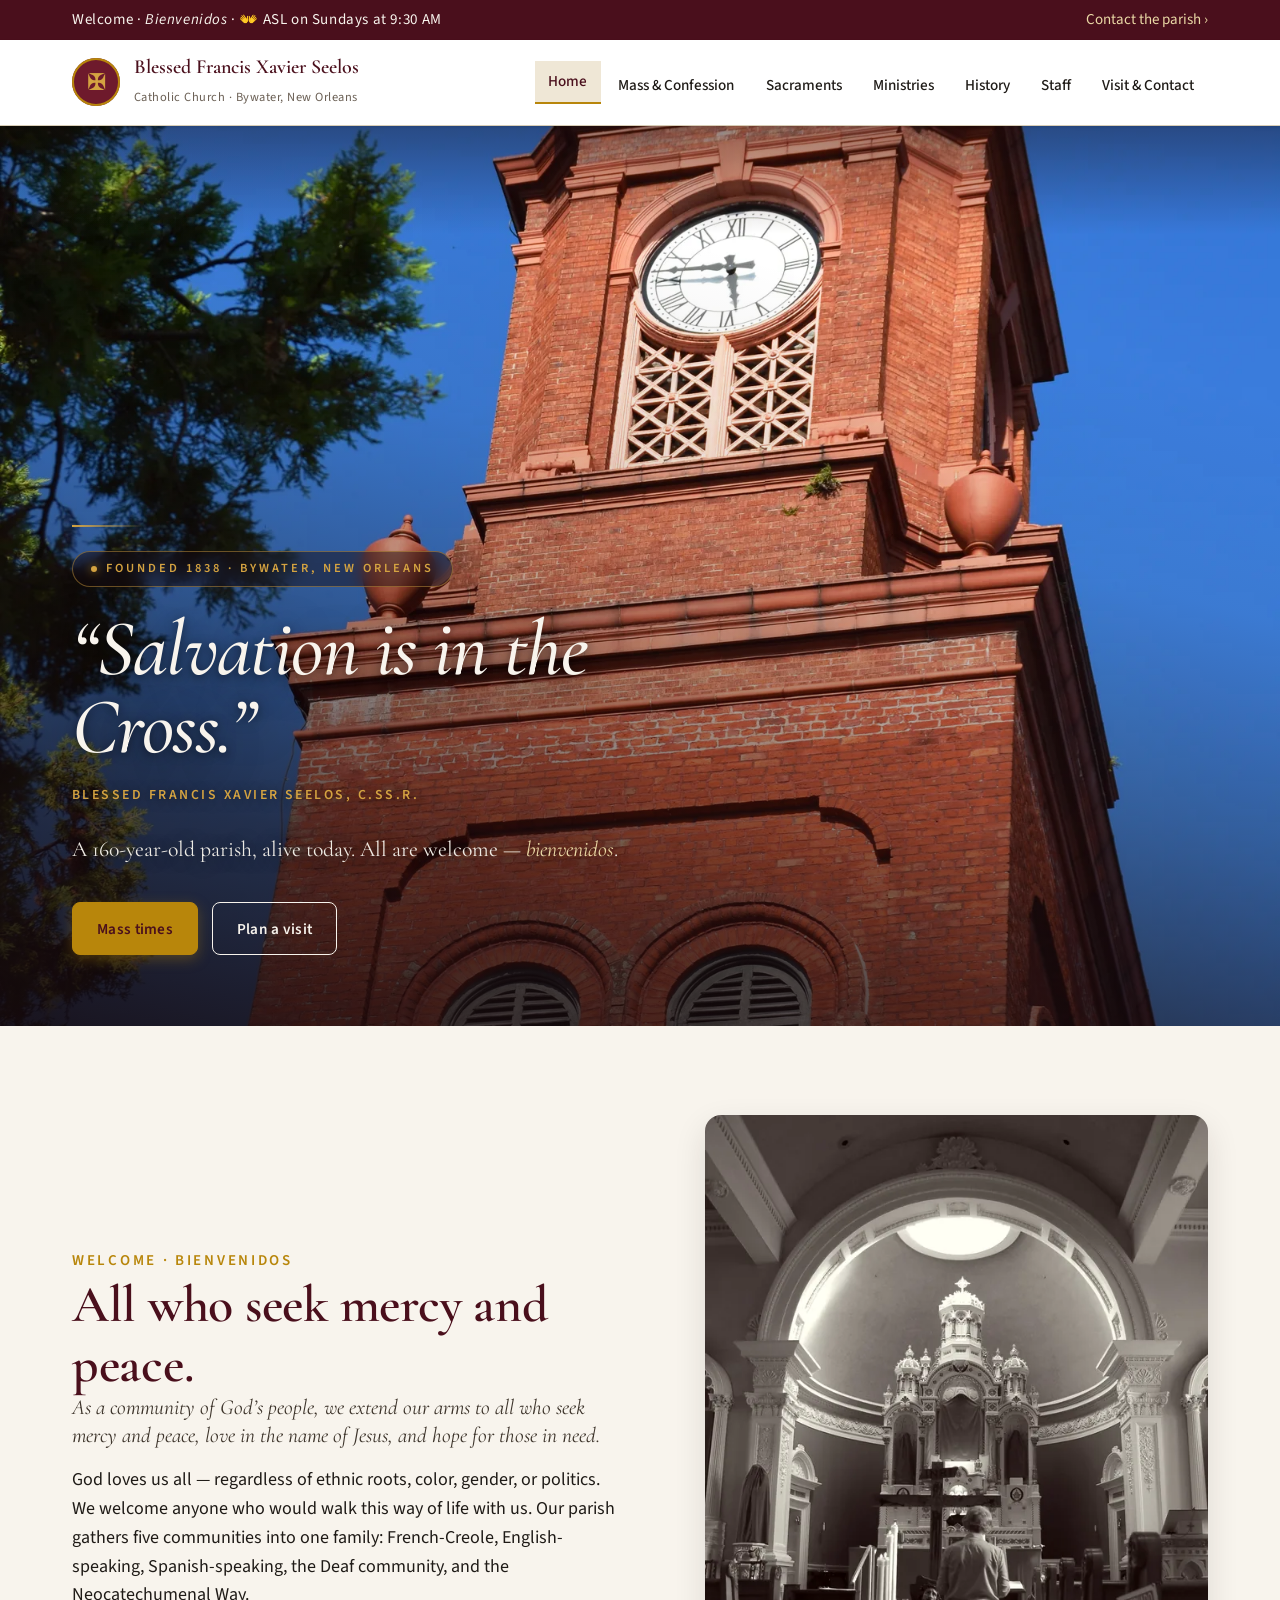
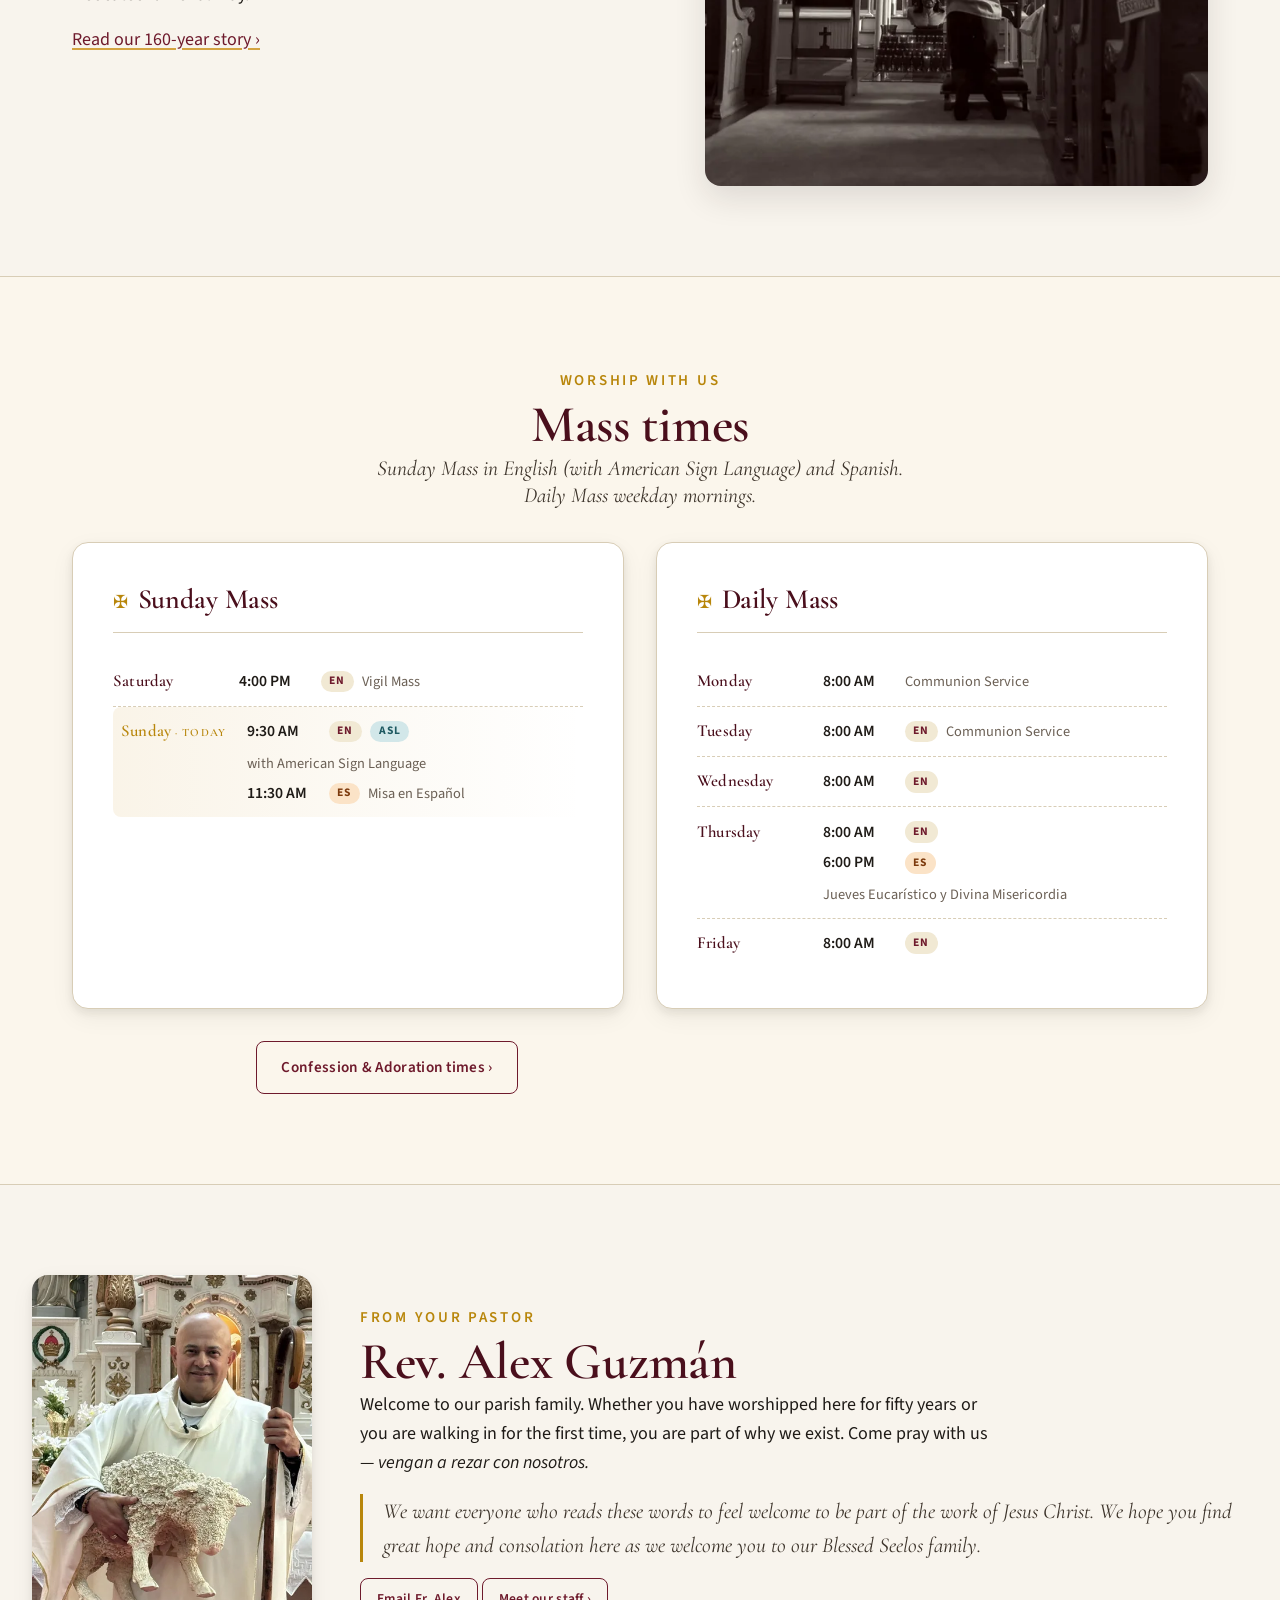
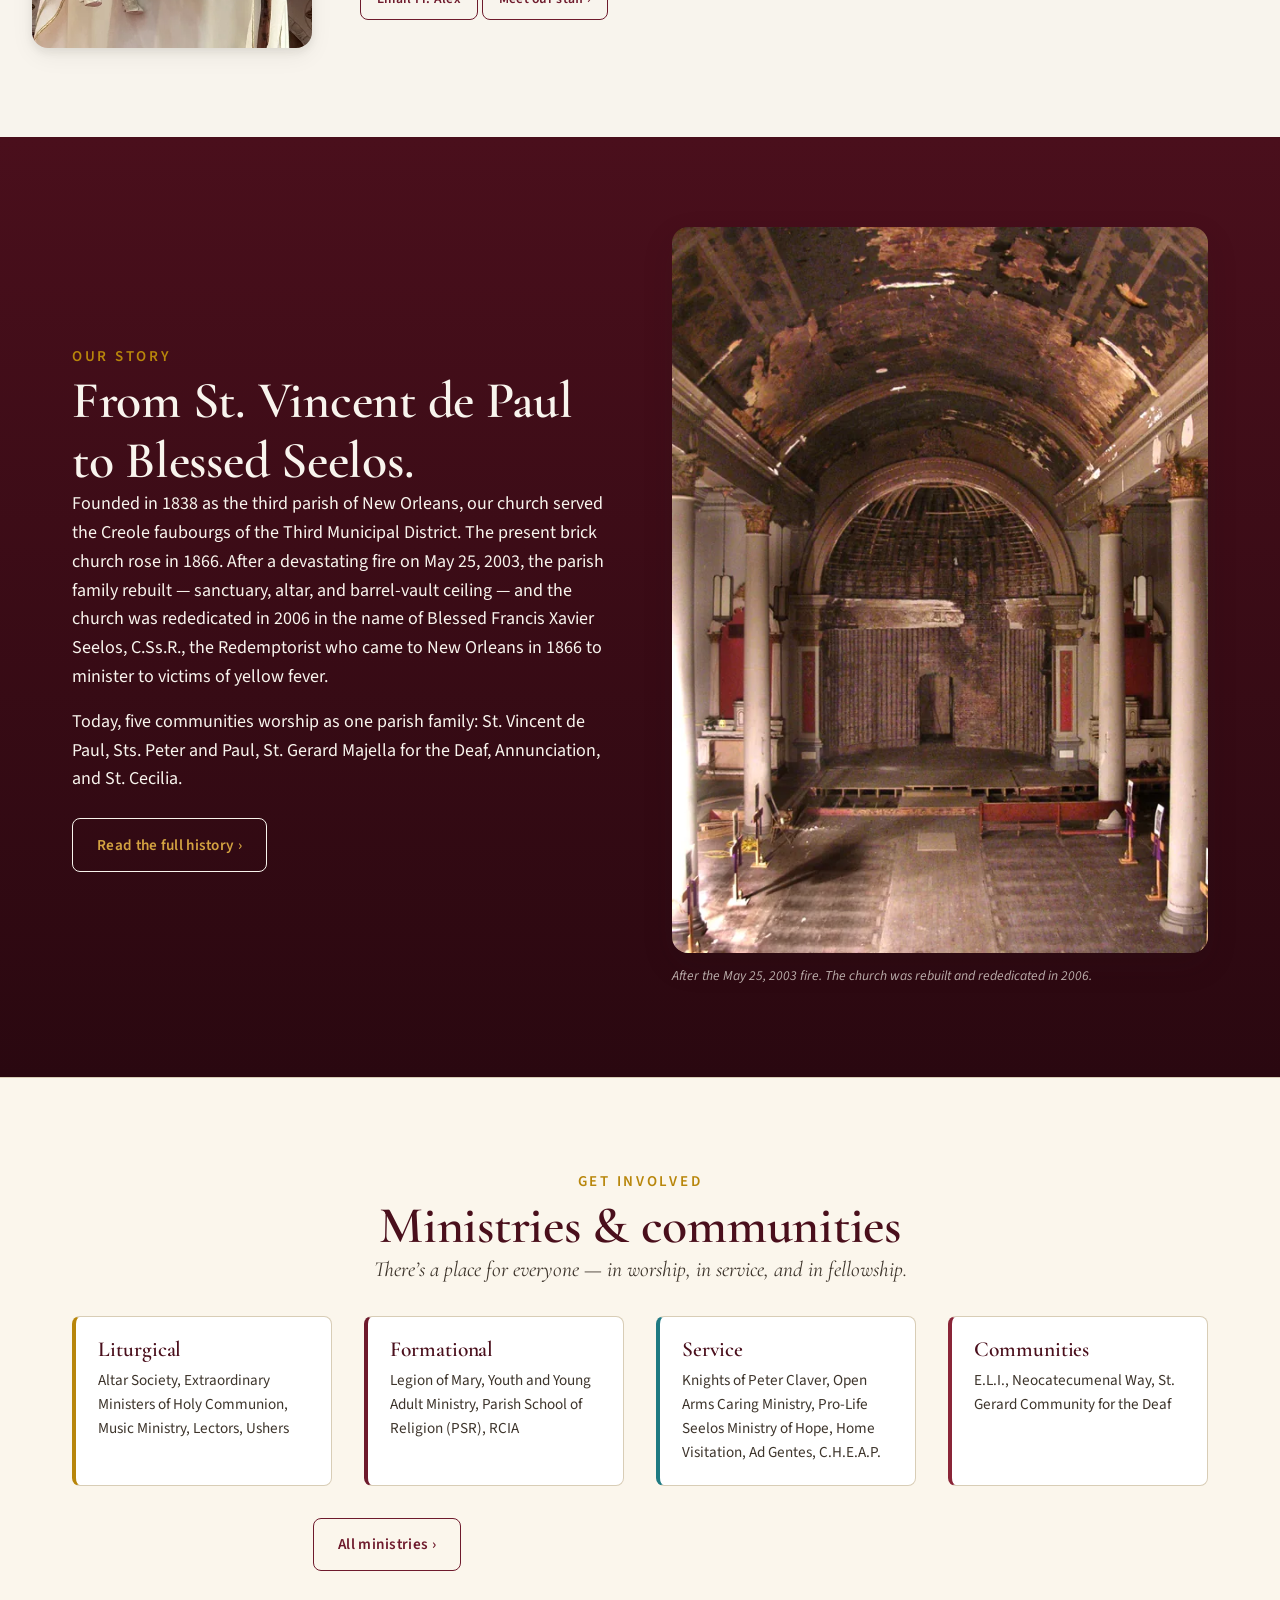
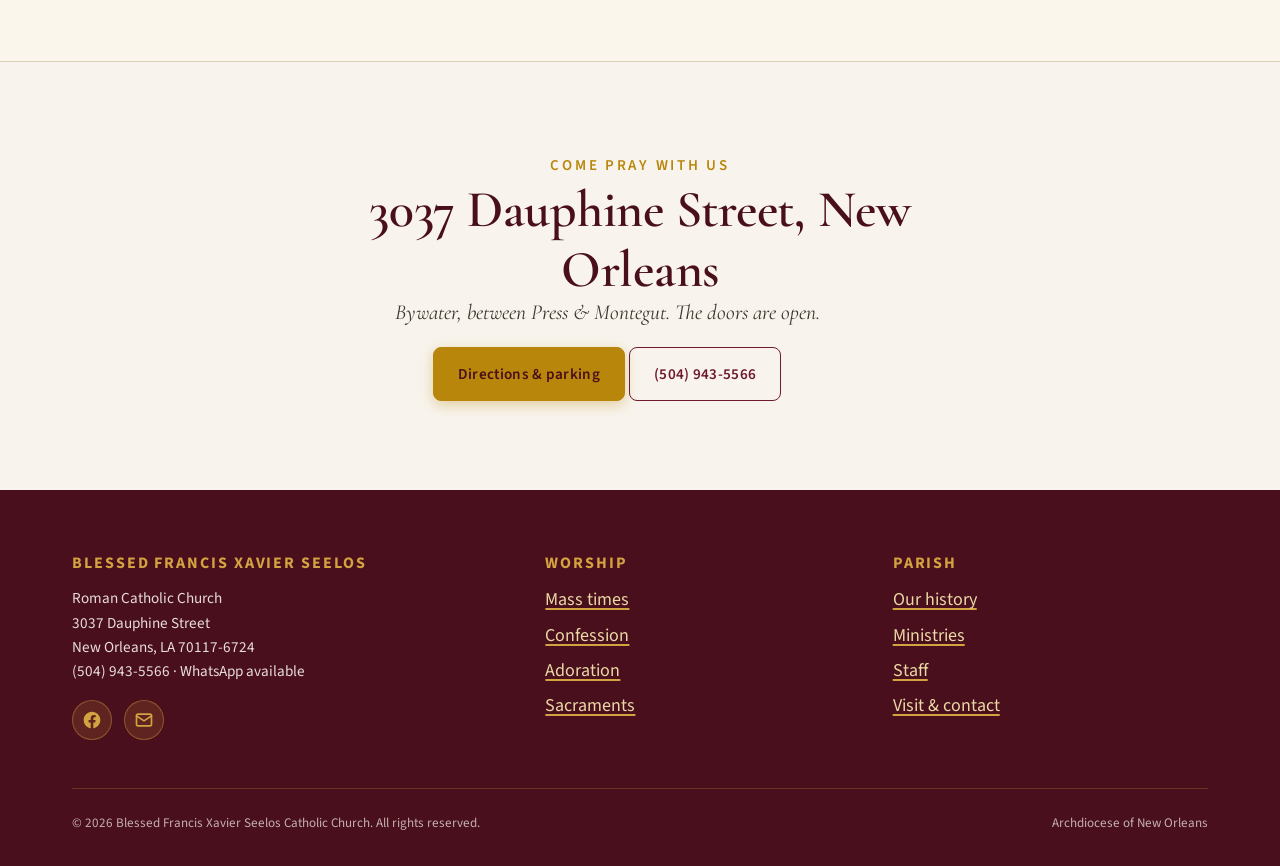
==== commit 858f36de: "Hero: crop dead sky off top; overlay text on bottom of photo" ====
--- a/index.html
+++ b/index.html
@@ -132,14 +132,16 @@
     </div>
     <div class="hero__overlay" aria-hidden="true"></div>
     <div class="hero__content">
-      <div class="hero__inner">
-        <span class="hero__eyebrow">Founded 1838 · Bywater, New Orleans</span>
-        <h1 id="hero-title">&ldquo;Salvation is in the Cross.&rdquo;</h1>
-        <span class="hero__attribution">Blessed Francis Xavier Seelos, C.Ss.R.</span>
-        <p class="hero__sub">A 160-year-old parish, alive today. All are welcome &mdash; <em>bienvenidos</em>.</p>
-        <div class="hero__cta">
-          <a class="btn btn--primary" href="/mass-times.html">Mass times</a>
-          <a class="btn btn--secondary" href="/visit.html">Plan a visit</a>
+      <div class="container">
+        <div class="hero__inner">
+          <span class="hero__eyebrow">Founded 1838 · Bywater, New Orleans</span>
+          <h1 id="hero-title">&ldquo;Salvation is in the Cross.&rdquo;</h1>
+          <span class="hero__attribution">Blessed Francis Xavier Seelos, C.Ss.R.</span>
+          <p class="hero__sub">A 160-year-old parish, alive today. All are welcome &mdash; <em>bienvenidos</em>.</p>
+          <div class="hero__cta">
+            <a class="btn btn--primary" href="/mass-times.html">Mass times</a>
+            <a class="btn btn--secondary" href="/visit.html">Plan a visit</a>
+          </div>
         </div>
       </div>
     </div>
--- a/assets/css/styles.css
+++ b/assets/css/styles.css
@@ -383,9 +383,12 @@
 }
 
 /* =========================================================
-   Hero — Cinematic full-bleed.
-   The tower IS the page. Saint's words are the headline,
-   carved into the lower-left where a soft gradient gives them air.
+   Hero — Cinematic full-bleed with text overlaid on bottom.
+   Layout is deterministic on mobile and desktop:
+   - Photo absolutely fills the entire hero box
+   - Content is absolutely anchored to the bottom of the hero
+   - A bottom-up gradient darkens ONLY the lower band where text lives,
+     so the tower, the cross, and the sky stay pristine.
    ========================================================= */
 .hero {
   position: relative;
@@ -393,53 +396,74 @@
   color: var(--color-cream);
   overflow: hidden;
   isolation: isolate;
-  min-height: min(100vh, 1000px);
-  display: flex;
-  align-items: center;
+  min-height: 100vh;
+  max-height: 1100px;
 }
 
 .hero__photo {
   position: absolute;
   inset: 0;
-  z-index: -2;
-}
-.hero__photo picture,
+  z-index: 0;
+}
+.hero__photo picture {
+  display: block;
+  width: 100%;
+  height: 100%;
+}
 .hero__photo img {
   width: 100%;
   height: 100%;
-  display: block;
-}
-.hero__photo img {
   object-fit: cover;
   object-position: center 28%;
-  filter: saturate(1.02);
-}
-
-/* Strategic gradient: darkens left third for text legibility,
-   leaves the tower & sky pristine on the right.
-   Plus a top fade so the sticky header reads cleanly against the bright sky. */
+  display: block;
+}
+
+/* Two-stop overlay:
+   1) thin top fade so the sticky header reads against bright sky
+   2) bottom-up darkening that begins around 50% and intensifies near the bottom */
 .hero__overlay {
   position: absolute;
   inset: 0;
-  z-index: -1;
+  z-index: 1;
   pointer-events: none;
   background:
-    linear-gradient(180deg, rgba(20, 8, 12, 0.45) 0%, rgba(20, 8, 12, 0.05) 14%, transparent 22%),
-    linear-gradient(95deg,
-      rgba(20, 8, 12, 0.92) 0%,
-      rgba(20, 8, 12, 0.78) 18%,
-      rgba(20, 8, 12, 0.45) 38%,
-      rgba(20, 8, 12, 0.12) 55%,
-      transparent 72%);
-}
-
+    linear-gradient(180deg, rgba(20, 8, 12, 0.4) 0%, transparent 12%),
+    linear-gradient(180deg,
+      transparent 48%,
+      rgba(20, 8, 12, 0.45) 68%,
+      rgba(20, 8, 12, 0.82) 88%,
+      rgba(20, 8, 12, 0.94) 100%);
+}
+
+/* Desktop: combine the bottom darkening with a soft bottom-LEFT wedge
+   so the headline pops without dimming the tower on the right. */
+@media (min-width: 900px) {
+  .hero__overlay {
+    background:
+      linear-gradient(180deg, rgba(20, 8, 12, 0.4) 0%, transparent 12%),
+      linear-gradient(15deg,
+        rgba(20, 8, 12, 0.92) 0%,
+        rgba(20, 8, 12, 0.7) 22%,
+        rgba(20, 8, 12, 0.35) 42%,
+        rgba(20, 8, 12, 0.08) 60%,
+        transparent 78%);
+  }
+}
+
+/* Content anchored to the bottom of the hero, layered above the gradient */
 .hero__content {
-  position: relative;
-  z-index: 1;
+  position: absolute;
+  inset: auto 0 0 0;
+  z-index: 2;
+  width: 100%;
+  padding-block: clamp(2.25rem, 5.5vw, 4.5rem);
+}
+
+.hero__content > .container {
   width: 100%;
   max-width: var(--container);
   margin-inline: auto;
-  padding: clamp(4rem, 8vw, 7rem) clamp(1.25rem, 4vw, 2rem);
+  padding-inline: clamp(1.25rem, 4vw, 2rem);
 }
 
 .hero__inner {
@@ -530,21 +554,11 @@
   }
 }
 
-/* Mobile: bottom-anchored content + bottom-up gradient */
+/* Mobile tweaks */
 @media (max-width: 720px) {
-  .hero {
-    min-height: 88vh;
-    align-items: flex-end;
-  }
+  .hero { min-height: 92vh; max-height: none; }
   .hero__photo img { object-position: center 22%; }
-  .hero__overlay {
-    background:
-      linear-gradient(180deg, rgba(20, 8, 12, 0.45) 0%, transparent 16%),
-      linear-gradient(180deg, transparent 28%, rgba(20, 8, 12, 0.55) 55%, rgba(20, 8, 12, 0.95) 100%);
-  }
-  .hero__content {
-    padding-block: clamp(3rem, 10vw, 5rem);
-  }
+  .hero__content { padding-block: clamp(2rem, 7vw, 3.5rem); }
   .hero__cta { gap: 0.6rem; }
   .hero__cta .btn { flex: 1 1 calc(50% - 0.3rem); justify-content: center; }
 }
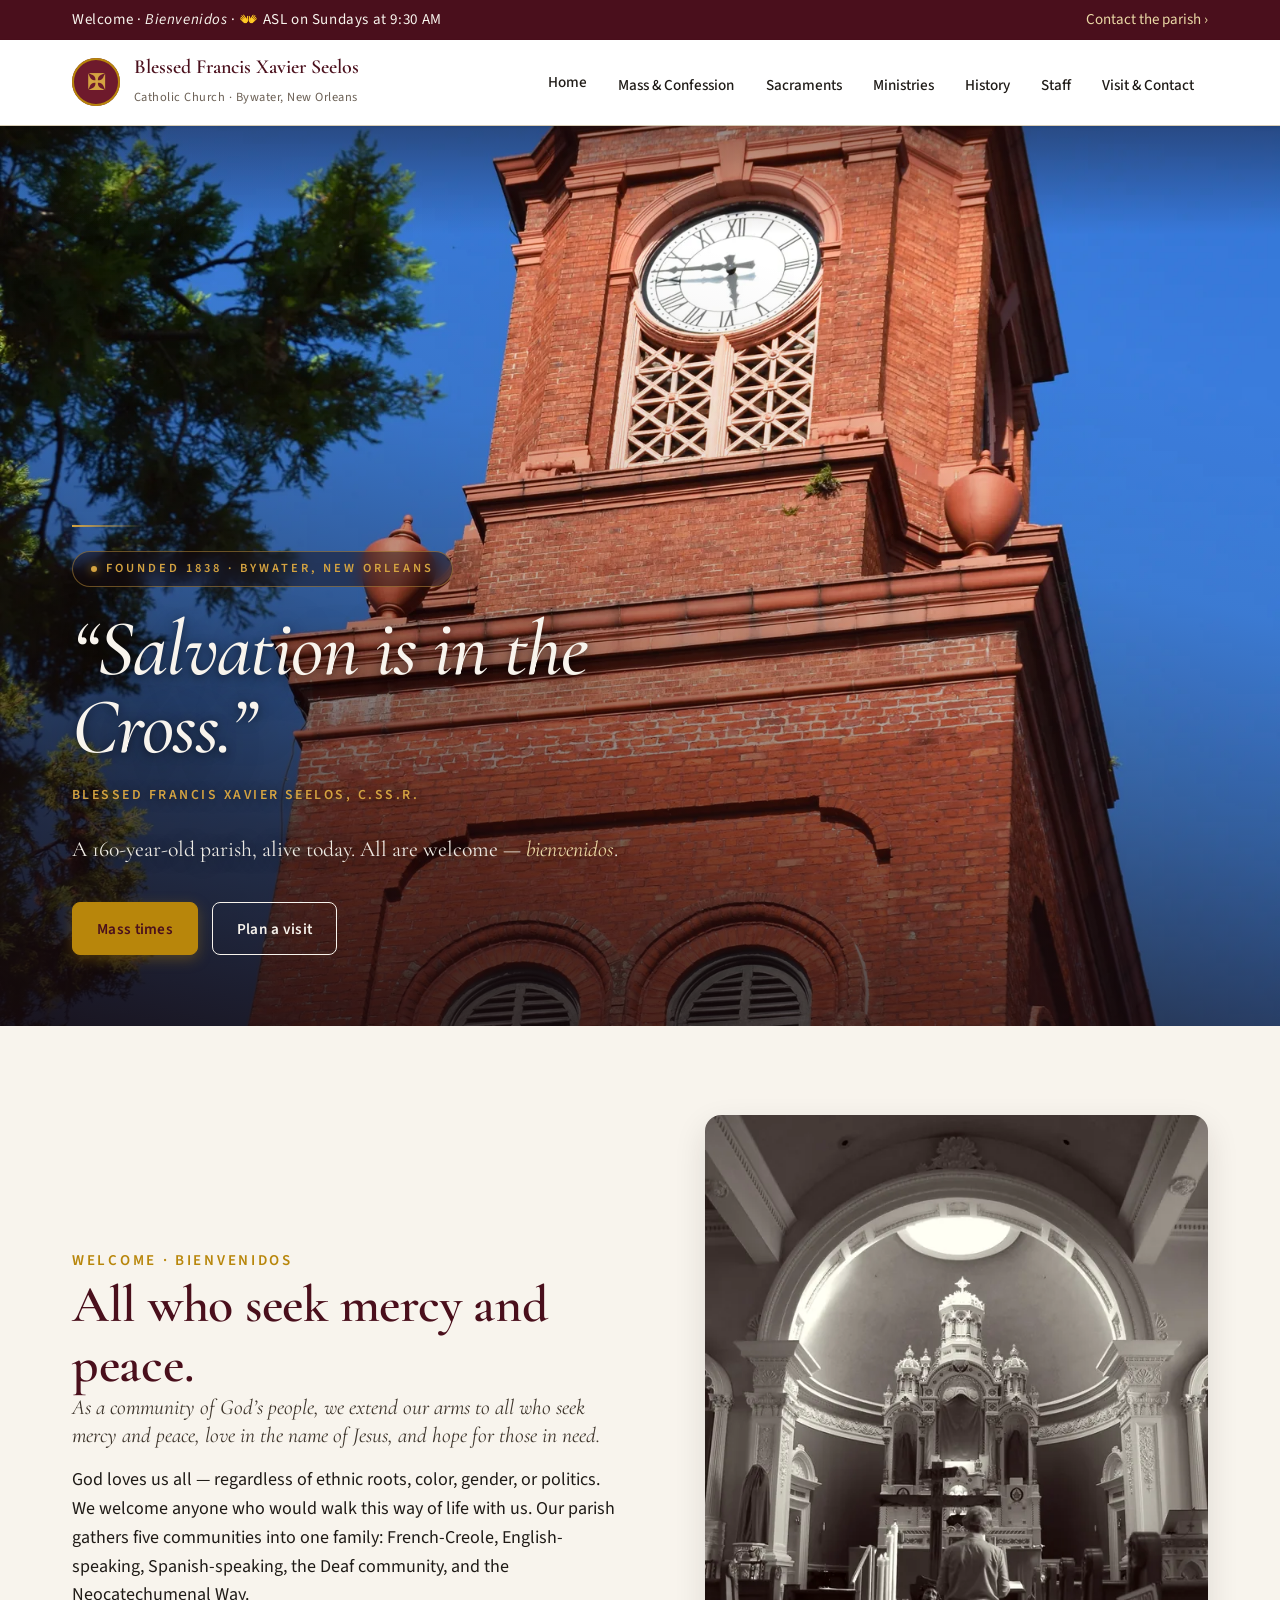
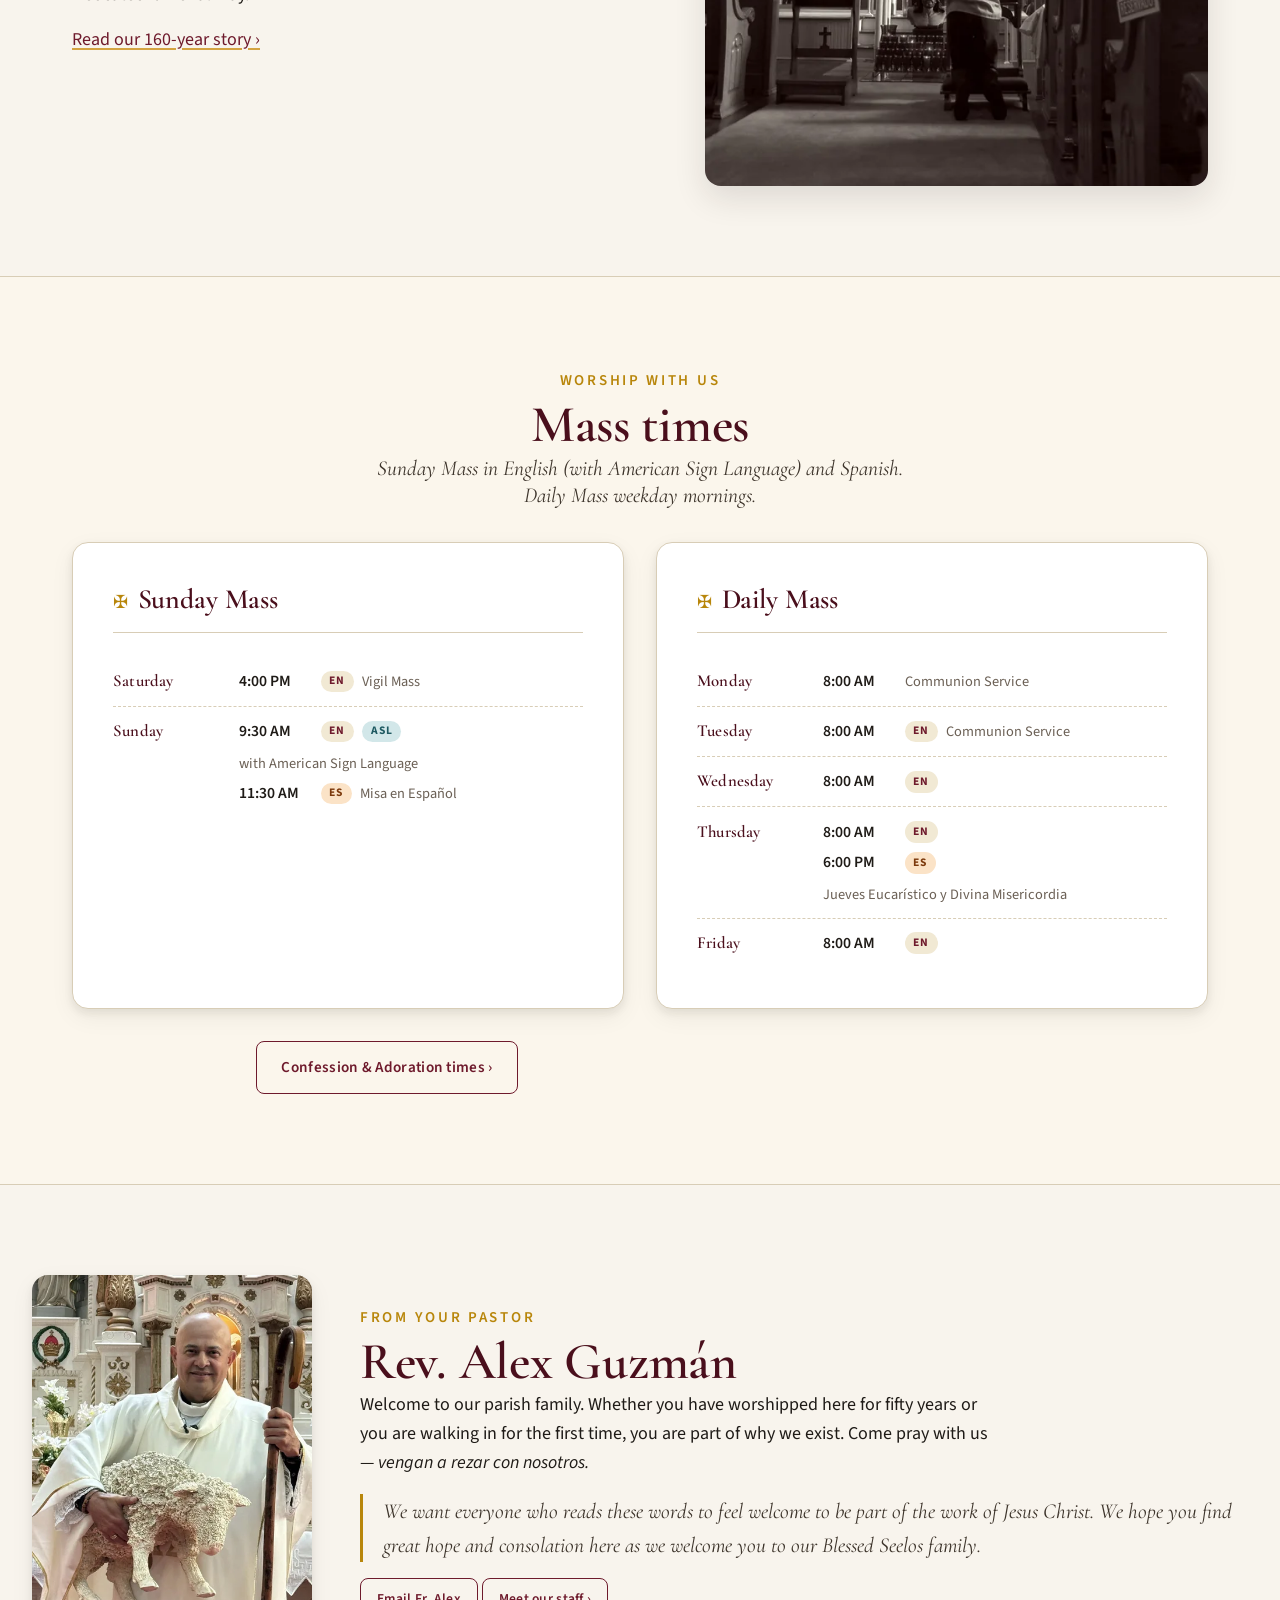
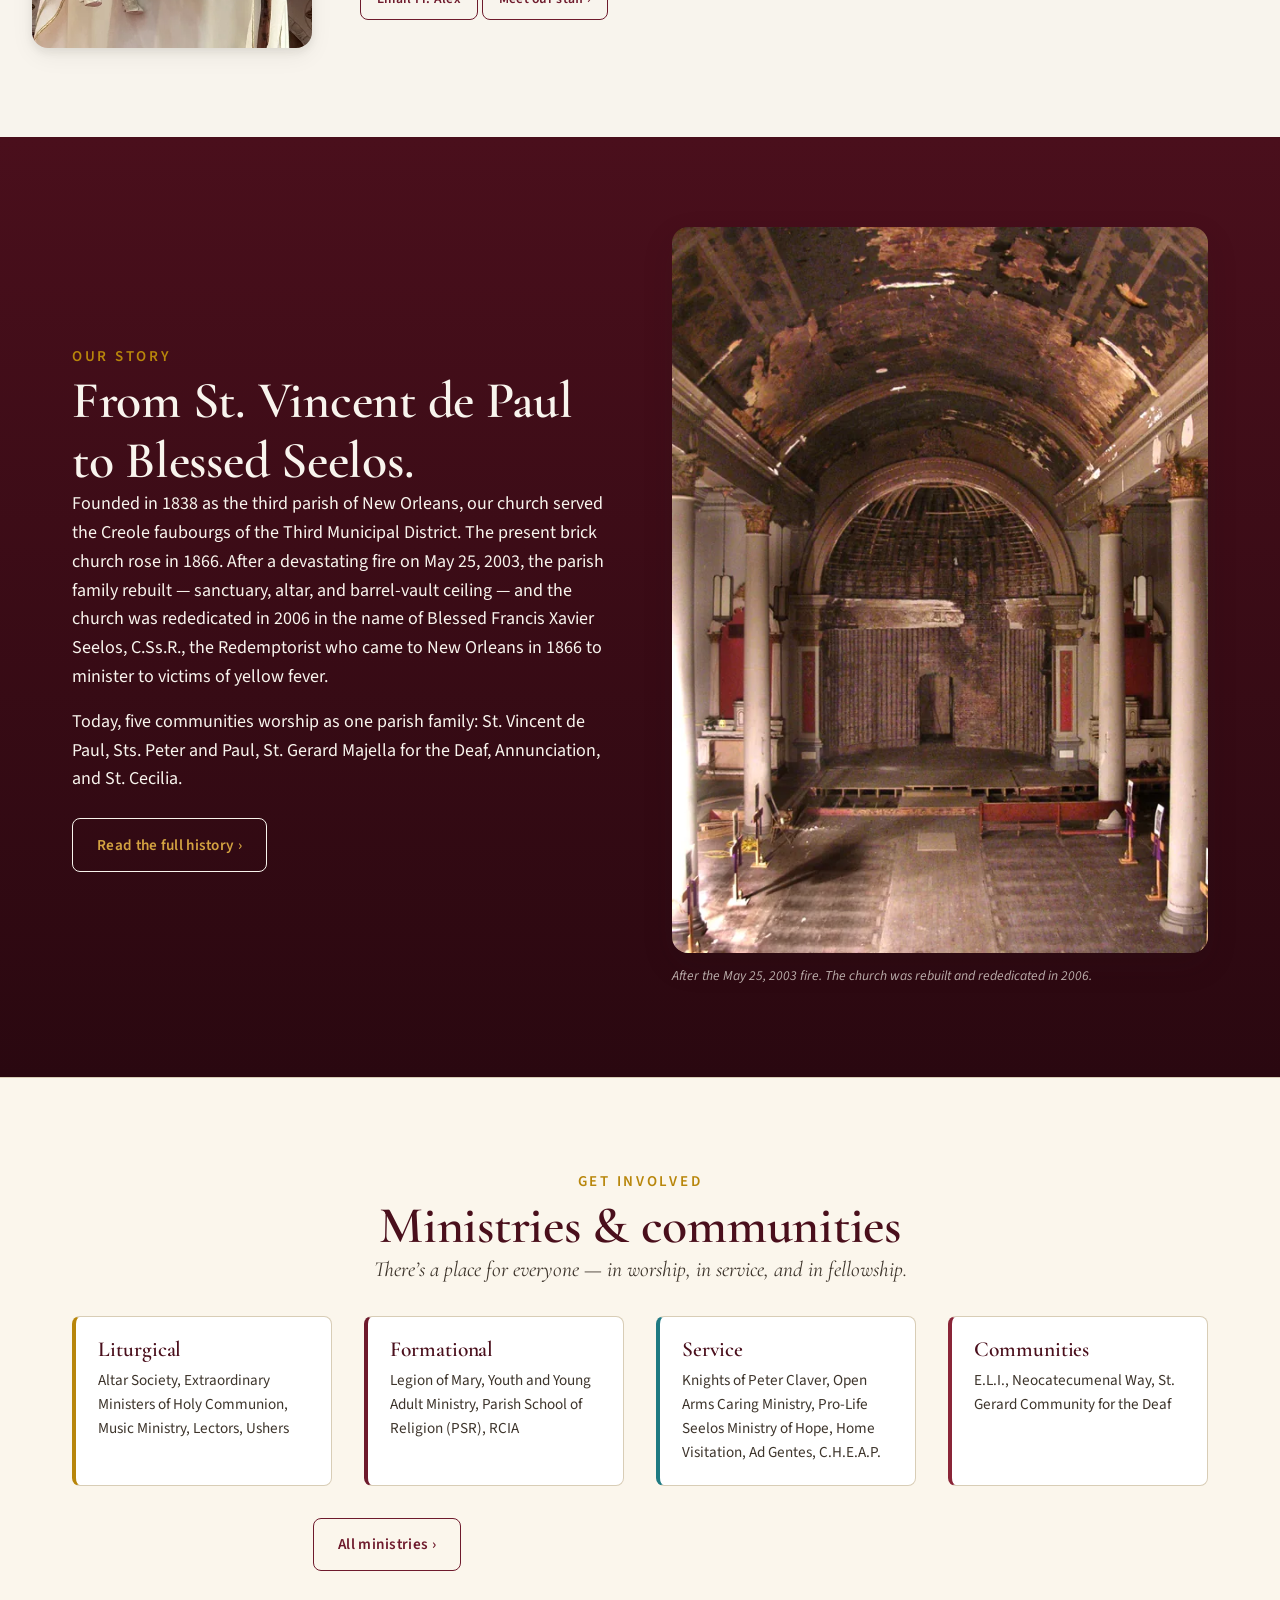
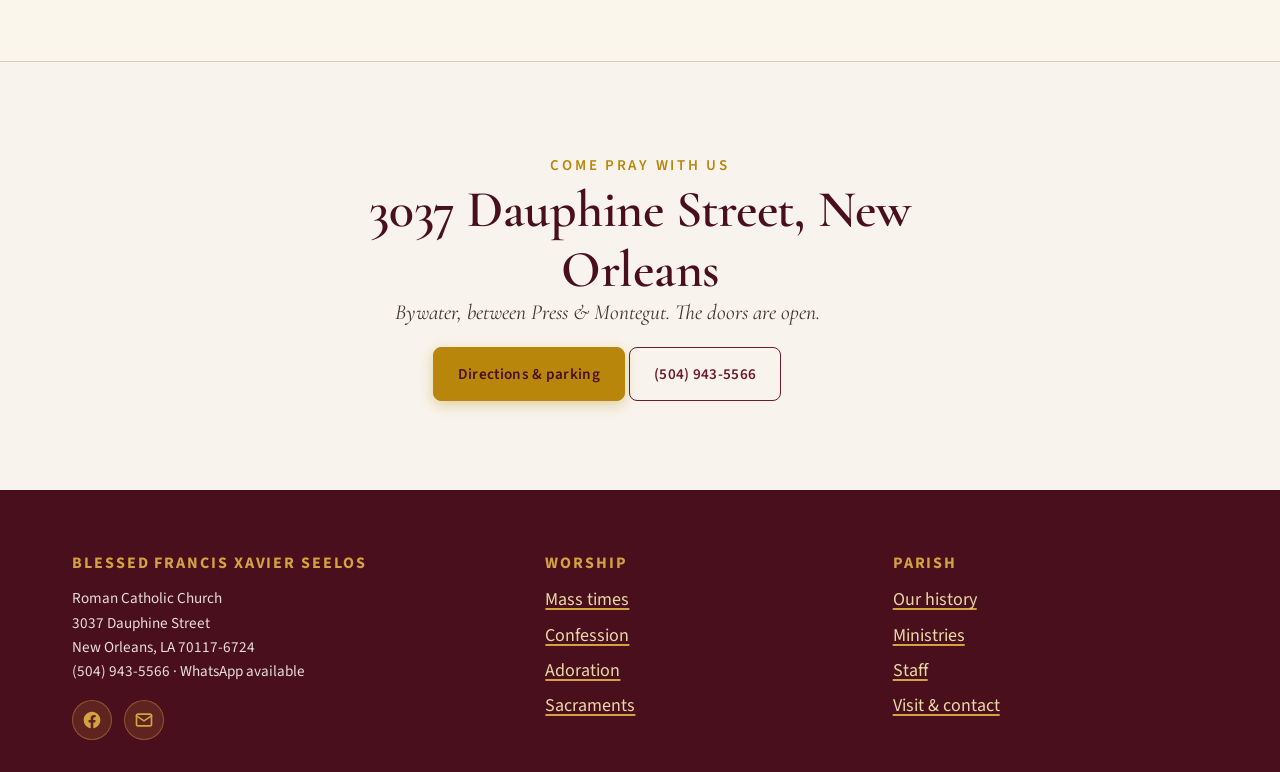
==== commit 4c12472c: "Cache: shorten edge cache + version-stamp CSS/JS for instant invalidation" ====
--- a/index.html
+++ b/index.html
@@ -32,7 +32,7 @@
 <link rel="preconnect" href="https://fonts.googleapis.com" />
 <link rel="preconnect" href="https://fonts.gstatic.com" crossorigin />
 <link rel="stylesheet" href="https://fonts.googleapis.com/css2?family=Cormorant+Garamond:ital,wght@0,400;0,500;0,600;0,700;1,400;1,600&family=Source+Sans+3:wght@400;500;600;700&display=swap" />
-<link rel="stylesheet" href="/assets/css/styles.css" />
+<link rel="stylesheet" href="/assets/css/styles.css?v=202604301646" />
 
 <!-- Structured data: Catholic Church -->
 <script type="application/ld+json">
@@ -426,18 +426,4 @@
           <li><a href="/history.html">Our history</a></li>
           <li><a href="/ministries.html">Ministries</a></li>
           <li><a href="/staff.html">Staff</a></li>
-          <li><a href="/visit.html">Visit &amp; contact</a></li>
-        </ul>
-      </div>
-    </div>
-
-    <div class="site-footer__bottom">
-      <span>&copy; <span data-year>2026</span> Blessed Francis Xavier Seelos Catholic Church. All rights reserved.</span>
-      <span>Archdiocese of New Orleans</span>
-    </div>
-  </div>
-</footer>
-
-<script src="/assets/js/main.js" defer></script>
-</body>
-</html>
+          <li><a href="/visit.html">Visit &amp; contact</a></l
